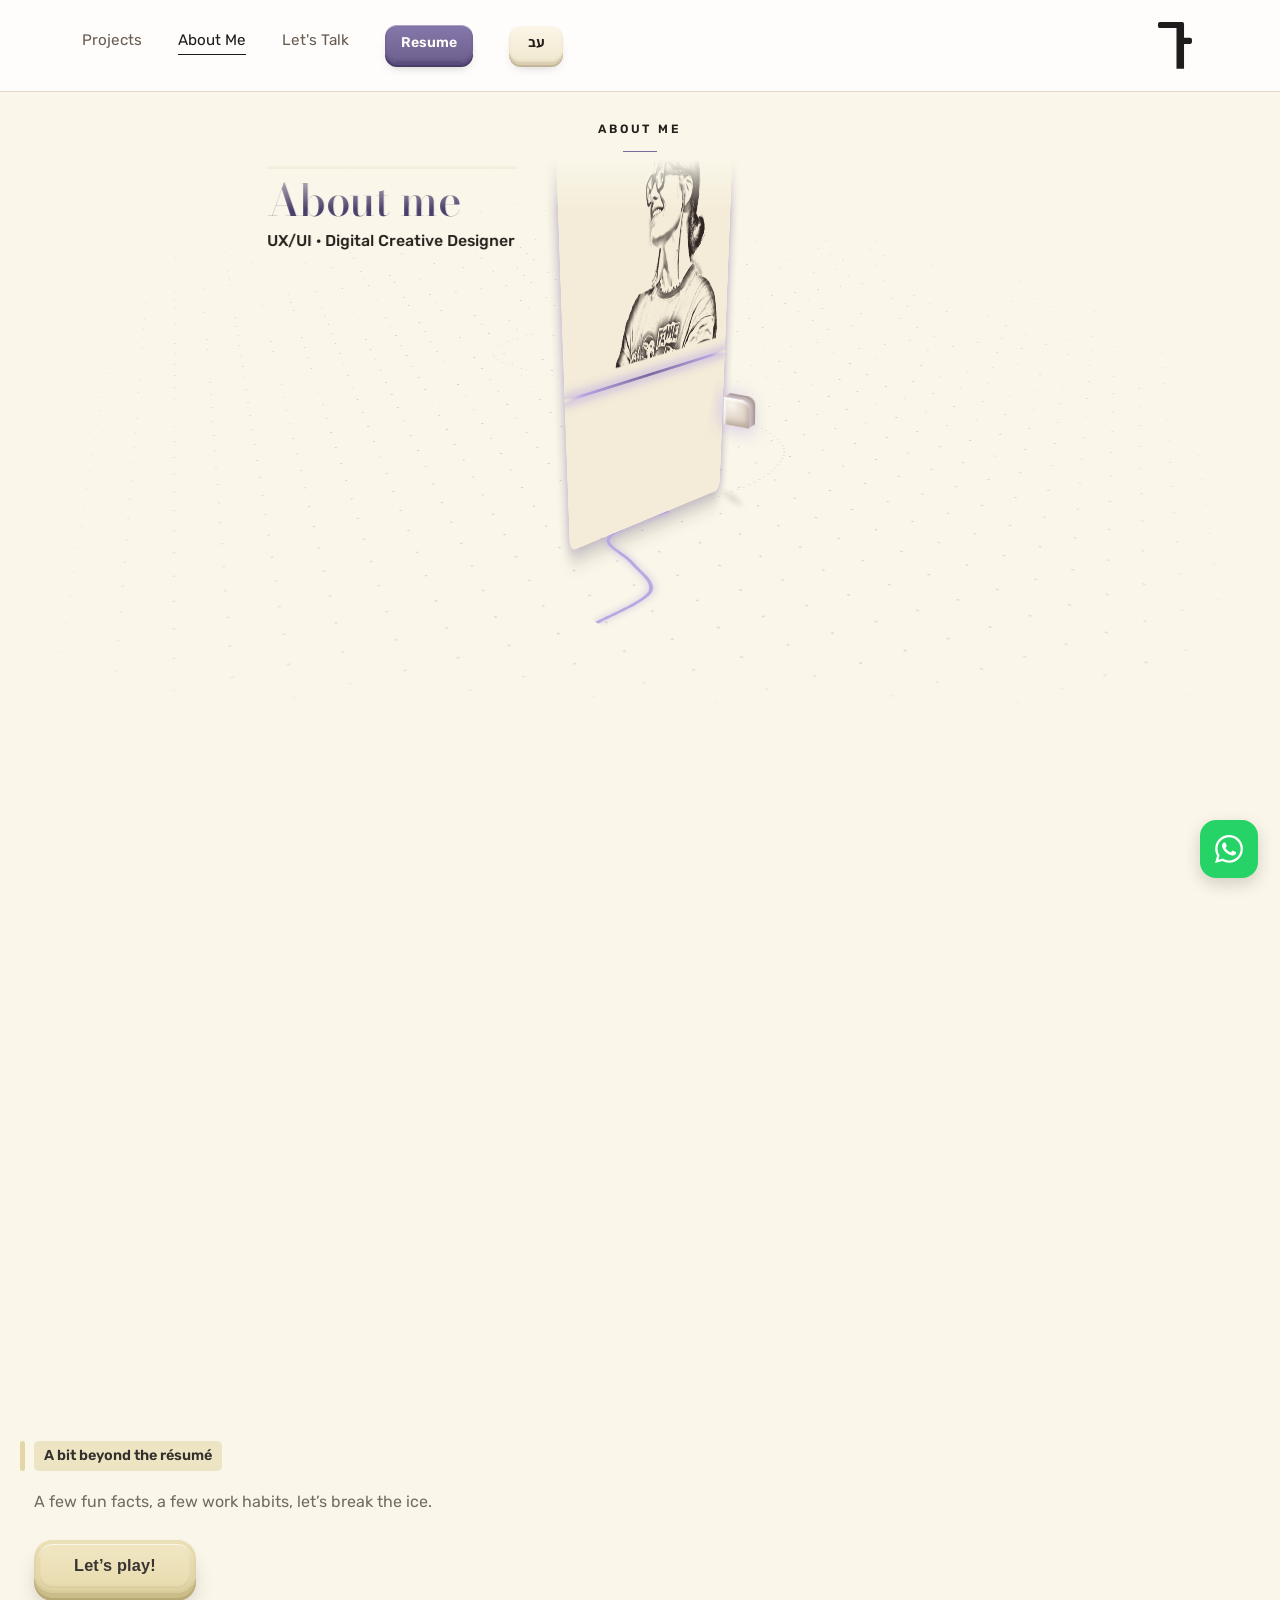
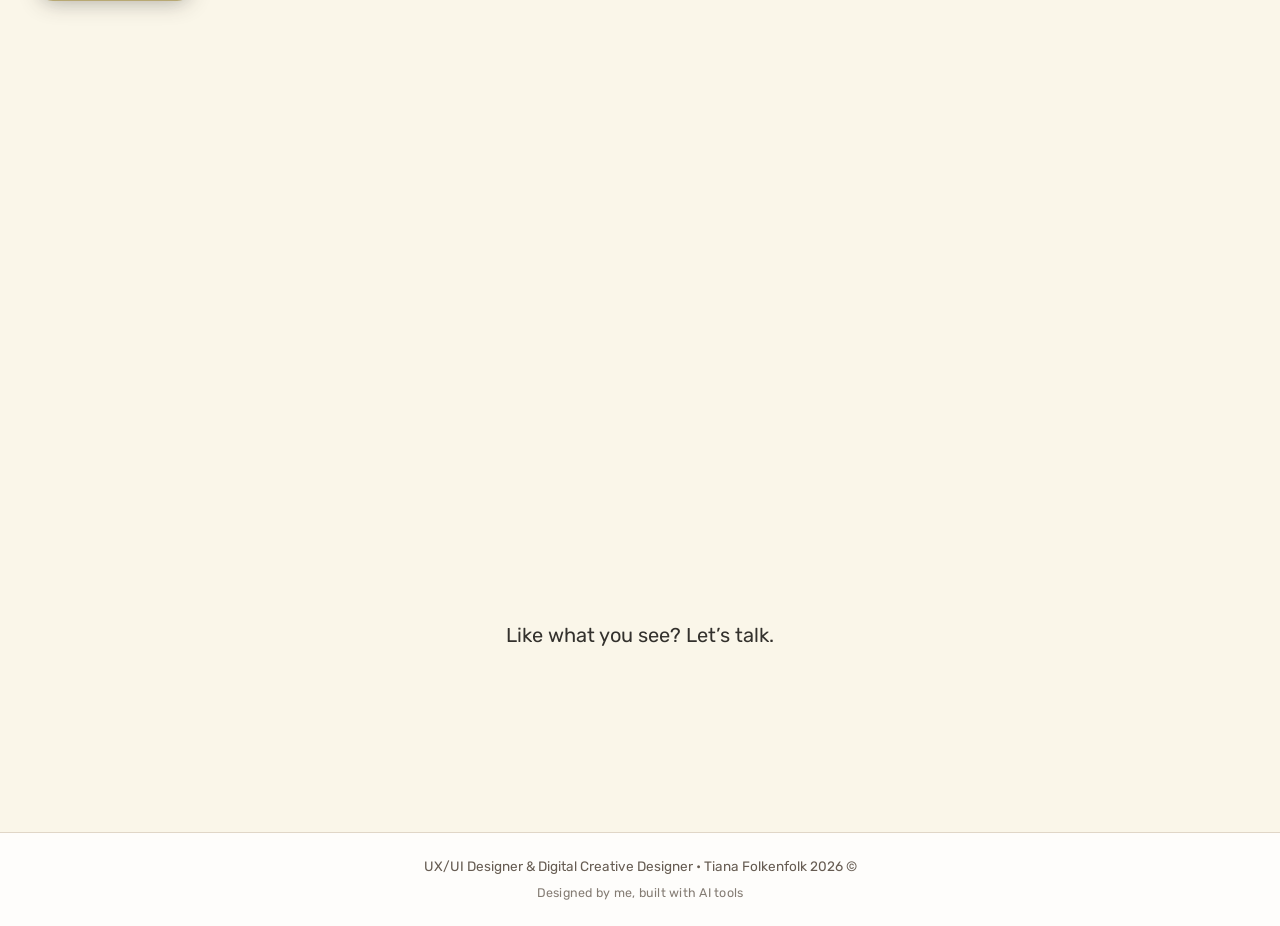
==== about.html @ f865fb0d "פינישים" ====
<!DOCTYPE html>
<html lang="en" dir="ltr" class="lang-en">
<head>
<script>(function(){try{if(localStorage.getItem('site-lang-v2')==='he'){var d=document.documentElement;d.lang='he';d.dir='rtl';d.classList.remove('lang-en');}}catch(e){}})();</script>
<!-- Google tag (gtag.js) -->
<script async src="https://www.googletagmanager.com/gtag/js?id=G-1SDQXED43L"></script>
<script>
  window.dataLayer = window.dataLayer || [];
  function gtag(){dataLayer.push(arguments);}
  gtag('js', new Date());

  gtag('config', 'G-1SDQXED43L');
</script>
<meta charset="UTF-8">
<meta name="viewport" content="width=device-width, initial-scale=1.0">
<title>About | Tiana Folkenfolk</title>
<meta name="description" content="From retail and customer experience to UX/UI: skills, tools and background.">
<link rel="icon" type="image/png" sizes="32x32" href="assets/favicon-32.png">
<meta property="og:type" content="website">
<meta property="og:site_name" content="Tiana Folkenfolk">
<meta property="og:url" content="https://tianaf-portfolio.vercel.app/about.html">
<meta property="og:title" content="About | Tiana Folkenfolk">
<meta property="og:description" content="From retail and customer experience to UX/UI: skills, tools and background.">
<meta property="og:image" content="https://tianaf-portfolio.vercel.app/assets/og-image.png">
<meta property="og:image:width" content="1200">
<meta property="og:image:height" content="630">
<meta property="og:locale" content="en_US">
<meta property="og:locale:alternate" content="he_IL">
<meta name="twitter:card" content="summary_large_image">
<meta name="twitter:title" content="About | Tiana Folkenfolk">
<meta name="twitter:description" content="From retail and customer experience to UX/UI: skills, tools and background.">
<meta name="twitter:image" content="https://tianaf-portfolio.vercel.app/assets/og-image.png">
<link rel="preconnect" href="https://fonts.googleapis.com">
<link href="https://fonts.googleapis.com/css2?family=Bodoni+Moda:ital,wght@0,400;0,500;0,600;1,400;1,500;1,600&family=Rubik:wght@400;500;600;700&display=swap" rel="stylesheet">
<link rel="stylesheet" href="css/style.css">
<noscript><style>.lh .lh-rig{ opacity: 1 !important; }</style></noscript>
</head>
<body data-page="about">

<header class="site-header">
  <nav class="nav">
    <ul class="nav-links">
      <li><a href="index.html#work" data-i18n="nav-home">Projects</a></li>
      <li><a href="about.html" class="active" data-i18n="nav-about">About Me</a></li>
      <li><a href="contact.html" data-i18n="nav-contact">Let's Talk</a></li>
      <li><a href="assets/tiana-folkenfolk-cv-en.pdf" target="_blank" rel="noopener" class="nav-cv-btn" data-i18n="nav-cv">Resume</a></li>
      <li><button class="lang-toggle" type="button" aria-label="עבור לעברית">עב</button></li>
    </ul>
    <a class="brand logo-lockup" href="index.html" data-i18n-aria="brand-aria" aria-label="Tiana Folkenfolk">
      <svg class="logo-mark" viewBox="0 0 106 124" aria-hidden="true" focusable="false"><g fill="#1f1c1d"><path d="M0,5C0,2.24,2.24,0,5,0h49c2.76,0,5,2.24,5,5v6c0,2.76-2.24,5-5,5H5c-2.76,0-5-2.24-5-5v-6Z"/><path d="M49,0h15c2.76,0,5,2.24,5,5v119h-20V0Z"/><path d="M59,47c0-2.76,2.24-5,5-5h21c2.76,0,5,2.24,5,5v6c0,2.76-2.24,5-5,5h-21c-2.76,0-5-2.24-5-5v-6Z"/></g><path id="logoDot" class="logo-dot" fill="#E1D5CA" d="M90.5,0h10a5,5 0 0 1 5,5V16h-15Z"/></svg>
    </a>
    <button class="menu-toggle" data-i18n-aria="menu-toggle-aria" aria-label="Open menu">&#9776;</button>
  </nav>
  <div class="mobile-menu">
    <a href="index.html#work" data-i18n="nav-home">Projects</a>
    <a href="about.html" class="active" data-i18n="nav-about">About Me</a>
    <a href="contact.html" data-i18n="nav-contact">Let's Talk</a>
    <a href="assets/tiana-folkenfolk-cv-en.pdf" target="_blank" rel="noopener" class="nav-cv-btn" data-i18n="nav-cv">Resume</a>
    <button class="lang-toggle lang-toggle--mobile" type="button" aria-label="עבור לעברית">עב</button>
  </div>
</header>

<main id="flowMain">
  <svg class="flow-rail" id="flowRail" aria-hidden="true" focusable="false"></svg>
  <section class="page-hero">
    <div class="wrap about-hero-wrap">
      <div class="ed-intro">
        <div class="mag-page">
          <div class="lh" id="lh">
          <div class="lh-eyebrow" data-i18n="ed-masthead-left">About Me</div>
          <div class="lh-stage" id="lhStage" role="img" data-i18n-aria="ed-portrait-alt" aria-label="Tiana Folkenfolk">
            <div class="lh-bgtext" id="lhBg" aria-hidden="true">
              <div class="lh-bgb lh-bgb--1"><div class="lh-bgb-t" data-i18n="lh-cap1-t">About me</div><div class="lh-bgb-b" data-i18n="lh-cap1-b">UX/UI&nbsp;· <span style="white-space:nowrap">Digital Creative Designer</span></div></div>
              <div class="lh-bgb lh-bgb--2"><div class="lh-bgb-t" data-i18n="ed-fact1-chip">Background</div><div class="lh-bgb-b" data-i18n="ed-fact1-body">I’m a UX/UI designer with a rich background in commercial design and creating experiences in physical spaces. Over the years, I’ve learned that design is about much more than what you see. It shapes how people feel and make decisions, through the planning of space, visual hierarchy, and the placement of messages and products.</div></div>
              <div class="lh-bgb lh-bgb--3"><div class="lh-bgb-t" data-i18n="ed-fact2-chip">Digital Shift</div><div class="lh-bgb-b" data-i18n="ed-fact2-body">Moving into UX/UI felt like a natural continuation of that same way of thinking. The space I design in simply shifted, going through its own digital transformation.</div></div>
            </div>
            <div class="lh-shadow" id="lhShadow" aria-hidden="true"></div>
            <div class="lh-rig" id="lhRig" aria-hidden="true">
              <div class="lh-layer"><div class="lh-paper" style="background:#fffdf8"></div><div class="lh-fill lh-pic" style="background-image:url(assets/tiana-hero.jpg)"></div></div>
              <div class="lh-layer"><div class="lh-paper" style="background:#f4ecd8"></div><div class="lh-fill lh-sketch" style="background-image:url(assets/tiana-sketch.webp)"></div></div>
              <div class="lh-layer"><div class="lh-paper" style="background:#e9e4f3"></div>
                <svg class="lh-fill lh-wf" viewBox="0 0 380 475" fill="none" stroke="#7A6A9E" stroke-width="1.4">
                  <g opacity=".45" stroke-width=".8"><path d="M63 0v475M127 0v475M190 0v475M253 0v475M317 0v475"/></g>
                  <rect x="14" y="14" width="352" height="26" rx="4"/><rect x="24" y="22" width="56" height="10" rx="3" fill="#7A6A9E" fill-opacity=".25"/><rect x="250" y="22" width="30" height="10" rx="3"/><rect x="290" y="22" width="30" height="10" rx="3"/><rect x="330" y="22" width="26" height="10" rx="3"/>
                  <rect x="14" y="52" width="352" height="290" rx="6"/><path d="M14 52L366 342M366 52L14 342" stroke-opacity=".5"/>
                  <rect x="22" y="362" width="236" height="16" rx="4" fill="#7A6A9E" fill-opacity=".3"/><rect x="22" y="386" width="190" height="16" rx="4" fill="#7A6A9E" fill-opacity=".3"/>
                  <rect x="22" y="414" width="300" height="8" rx="4"/><rect x="22" y="430" width="260" height="8" rx="4"/><rect x="22" y="446" width="92" height="14" rx="7"/>
                </svg></div>
              <div class="lh-layer"><div class="lh-paper" style="background:#fffdf8"></div>
                <div class="lh-fill lh-ui"><div class="lh-imgbox"></div><div class="lh-btn"></div><div class="lh-scrim"></div><div class="lh-tscrim"></div><div class="lh-skl" style="bottom:46px;width:260px"></div><div class="lh-skl" style="bottom:24px;width:190px"></div></div></div>
              <div class="lh-T">
                <div class="lh-role" data-i18n="ed-masthead-right">UX/UI&nbsp;Designer&nbsp;· <span style="white-space:nowrap">Digital Creative Designer</span></div>
                <div class="lh-head" aria-hidden="true" data-i18n="ed-h1">Instead of store <span class="amp">&amp;</span> customer journey,<br> a <em>screen</em> <span class="amp">&amp;</span> <em>user flow</em>.</div>
              </div>
            </div>
          </div>
          <button class="lh-skip" id="lhSkip" type="button" data-i18n="lh-skip">Skip</button>
          <div class="lh-under" id="lhUnder">
            <div class="lh-final" id="lhFinal"><h1 class="lh-title" data-i18n="ed-h1">Instead of store <span class="amp">&amp;</span> customer journey,<br> a <em>screen</em> <span class="amp">&amp;</span> <em>user flow</em>.</h1><div class="ed-statement">
          <p data-i18n="ed-statement-1">After thorough professional training in digital design and UX/UI, I now bring the knowledge and experience I built over years in commercial design and customer experience into the world of digital products. I’ve learned to work with UX processes, research, specification, and interface design, translating both <strong>user and business needs</strong> into simple, effective digital solutions.</p>
          <p data-i18n="ed-statement-2">I believe good design connects <strong>aesthetics, usability, and purpose</strong>,<br>and that the experience should always be clear and intuitive.</p>
              </div></div>
            <div class="lh-bgm" id="lhBgm" aria-hidden="true">
              <div class="lh-bgb lh-bgm-b--1"><div class="lh-bgb-t" data-i18n="lh-cap1-t">About me</div><div class="lh-bgb-b" data-i18n="lh-cap1-b">UX/UI&nbsp;· <span style="white-space:nowrap">Digital Creative Designer</span></div></div>
              <div class="lh-bgb lh-bgm-b--2"><div class="lh-bgb-t" data-i18n="ed-fact1-chip">Background</div><div class="lh-bgb-b" data-i18n="ed-fact1-body">I’m a UX/UI designer with a rich background in commercial design and creating experiences in physical spaces. Over the years, I’ve learned that design is about much more than what you see. It shapes how people feel and make decisions, through the planning of space, visual hierarchy, and the placement of messages and products.</div></div>
              <div class="lh-bgb lh-bgm-b--3"><div class="lh-bgb-t" data-i18n="ed-fact2-chip">Digital Shift</div><div class="lh-bgb-b" data-i18n="ed-fact2-body">Moving into UX/UI felt like a natural continuation of that same way of thinking. The space I design in simply shifted, going through its own digital transformation.</div></div>
            </div>
          </div>
        </div>

          <div class="mag-body" id="magBody">
            <div class="stk stk--story reveal" data-stack="story" style="--n:3">
              <div class="stk-stage">
              <div class="mag-fact mag-fact--quote stk-card">
                <div class="mag-fact-inner">
                  <h2 class="mag-fact-label" data-i18n="ed-quote-chip">Approach</h2>
                  <p class="mag-fact-lead" data-i18n="ed-quote-lead">I’ve worked with international brands like H&amp;M and IKEA, where I designed shopping experiences, window displays, and visual communication, always guided by the same question:</p>
                  <p class="mag-fact-quote" data-i18n="ed-quote-main">”What does the user <strong>see, feel, and need</strong> to understand and decide?”</p>
                </div>
              </div>
              <div class="mag-fact stk-card">
                <div class="mag-fact-inner">
                  <h2 class="mag-fact-label" data-i18n="ed-fact1-chip">Background</h2>
                  <div class="mag-fact-text" data-i18n="ed-fact1-body">I’m a UX/UI designer with a rich background in commercial design and creating experiences in physical spaces. Over the years, I’ve learned that design is about much more than what you see. It shapes how people feel and make decisions, through the planning of space, visual hierarchy, and the placement of messages and products.</div>
                </div>
              </div>
              <div class="mag-fact stk-card">
                <div class="mag-fact-inner">
                  <h2 class="mag-fact-label" data-i18n="ed-fact2-chip">Digital Shift</h2>
                  <div class="mag-fact-text" data-i18n="ed-fact2-body">Moving into UX/UI felt like a natural continuation of that same way of thinking. The space I design in simply shifted, going through its own digital transformation.</div>
                </div>
              </div>
              </div>
              </div>
          </div>
        </div>
      </div>


      <div class="quiz-block" id="trivia">
        <div class="pastel-zone pastel-accent">
          <div class="pastel-accent-bar pastel-accent-bar--yellow" aria-hidden="true"></div>
          <div class="pastel-zone-content">
            <h2 class="eyebrow reveal pastel-eyebrow-chip pastel-eyebrow-chip--yellow" data-i18n="quiz-eyebrow">A bit beyond the résumé</h2>
          </div>
        </div>
        <p class="reveal" data-i18n="quiz-intro">A few fun facts, a few work habits, let’s break the ice.</p>
        <button class="btn keycap quiz-start-btn reveal" id="quiz-start-btn" type="button" data-i18n="quiz-start-btn">Let’s play!</button>

        <div class="quiz-card reveal" id="quiz-card" hidden>

          <div class="quiz-nav">
            <span class="quiz-progress-text" id="quiz-progress-text" data-i18n="quiz-progress-initial">Question 1 of 6</span>
            <button class="quiz-skip-btn" id="quiz-skip-btn" type="button" data-i18n="quiz-skip-btn">Skip to results ✕</button>
          </div>
          <div class="quiz-progress-track">
            <div class="quiz-progress-bar" id="quiz-progress-bar"></div>
          </div>

          <div class="quiz-stack">
            <div class="quiz-stack-deco quiz-stack-deco--1" aria-hidden="true"></div>
            <div class="quiz-stack-deco quiz-stack-deco--2" aria-hidden="true"></div>
            <div class="quiz-question-block" id="quiz-question-block">
              <h3 class="quiz-q" id="quiz-q-text"></h3>
              <div class="quiz-options" id="quiz-q-options"></div>
              <div class="quiz-feedback" id="quiz-q-feedback"></div>
              <button class="btn keycap keycap--purple keycap--mini quiz-next-btn" id="quiz-next-btn" type="button" hidden>Next question</button>
            </div>
          </div>

          <div class="quiz-results" id="quiz-results" hidden>
            <h3 class="quiz-results-title" data-i18n="quiz-results-title">You made it!</h3>
            <p class="quiz-results-text" data-i18n="quiz-results-text">
              Thanks for taking a few minutes to play and discover a bit of my world (and Hot Wheels rocket science). Whether your coffee order is a black coffee or a latte, and whether your superpower is reading minds or just surviving morning traffic, it was a lot of fun hosting you here.
              <br><br>
              Maybe our next project starts with a real meeting (or a quick Zoom) over coffee.
            </p>
            <div class="quiz-icon-row">
              <a href="https://wa.me/972525218873" target="_blank" rel="noopener" class="quiz-icon-btn" data-i18n-aria="whatsapp-aria" aria-label="Send a WhatsApp message">
                <svg viewBox="0 0 24 24"><path d="M17.472 14.382c-.297-.149-1.758-.867-2.03-.967-.273-.099-.471-.148-.67.15-.197.297-.767.966-.94 1.164-.173.199-.347.223-.644.075-.298-.15-1.255-.463-2.39-1.475-.883-.788-1.48-1.761-1.653-2.059-.173-.297-.018-.458.13-.606.134-.133.298-.347.446-.52.149-.174.198-.298.298-.497.099-.198.05-.371-.025-.52-.075-.149-.669-1.612-.916-2.207-.242-.579-.487-.5-.669-.51-.173-.008-.371-.01-.57-.01-.198 0-.52.074-.792.372-.272.297-1.04 1.016-1.04 2.479 0 1.462 1.065 2.875 1.213 3.074.149.198 2.096 3.2 5.077 4.487.709.306 1.262.489 1.694.625.712.227 1.36.195 1.871.118.571-.085 1.758-.719 2.006-1.413.248-.694.248-1.289.173-1.413-.074-.124-.272-.198-.57-.347m-5.421 7.403h-.004a9.87 9.87 0 01-5.031-1.378l-.361-.214-3.741.982.998-3.648-.235-.374a9.86 9.86 0 01-1.51-5.26c.001-5.45 4.436-9.884 9.888-9.884 2.64 0 5.122 1.03 6.988 2.898a9.825 9.825 0 012.893 6.994c-.003 5.45-4.437 9.884-9.885 9.884m8.413-18.297A11.815 11.815 0 0012.05 0C5.495 0 .16 5.335.157 11.892c0 2.096.547 4.142 1.588 5.945L.057 24l6.305-1.654a11.882 11.882 0 005.683 1.448h.005c6.554 0 11.89-5.335 11.893-11.893a11.821 11.821 0 00-3.48-8.413"/></svg>
              </a>
              <a href="https://www.linkedin.com/in/tianafolkenfolk" target="_blank" rel="noopener" class="quiz-icon-btn" data-i18n-aria="linkedin-aria" aria-label="Go to LinkedIn profile">
                <svg viewBox="0 0 24 24"><path d="M20.447 20.452h-3.554v-5.569c0-1.328-.027-3.037-1.852-3.037-1.853 0-2.136 1.445-2.136 2.939v5.667H9.351V9h3.414v1.561h.046c.477-.9 1.637-1.85 3.37-1.85 3.601 0 4.267 2.37 4.267 5.455v6.286zM5.337 7.433c-1.144 0-2.063-.926-2.063-2.065 0-1.138.92-2.063 2.063-2.063 1.14 0 2.064.925 2.064 2.063 0 1.139-.925 2.065-2.064 2.065zm1.782 13.019H3.555V9h3.564v11.452zM22.225 0H1.771C.792 0 0 .774 0 1.729v20.542C0 23.227.792 24 1.771 24h20.451C23.2 24 24 23.227 24 22.271V1.729C24 .774 23.2 0 22.222 0h.003z"/></svg>
              </a>
              <a href="mailto:Folknf.design@gmail.com" class="quiz-icon-btn quiz-icon-btn--purple" data-i18n-aria="email-aria" aria-label="Send an email">
                <svg viewBox="0 0 24 24"><path d="M2 5.5A1.5 1.5 0 0 1 3.5 4h17A1.5 1.5 0 0 1 22 5.5v13a1.5 1.5 0 0 1-1.5 1.5h-17A1.5 1.5 0 0 1 2 18.5v-13zm2.2.5 7.8 6.2L19.8 6H4.2zM20 8.3l-7.4 5.9a1 1 0 0 1-1.2 0L4 8.3V18h16V8.3z"/></svg>
              </a>
            </div>
          </div>

        </div>
        </div>
      </div>

      <div class="stk stk--skills reveal" data-stack="skills" style="--n:3">
        <div class="stk-stage">
          <div class="card stk-card">
          <h2 data-i18n="skills-uxui-title">UX/UI Skills</h2>
          <div class="tag-list tag-list--tight">
            <span class="tag">Figma</span>
            <span class="tag">Wireframing</span>
            <span class="tag">Prototyping &amp; micro-interactions</span>
            <span class="tag">Design Systems</span>
            <span class="tag">Responsive Design</span>
            <span class="tag">User Flows</span>
            <span class="tag">User Research</span>
            <span class="tag">Interaction Design</span>
            <span class="tag">HTML &amp; CSS (Basic)</span>
            <span class="tag">UX Writing</span>
          </div>
        </div>
          <div class="card stk-card">
          <h2 data-i18n="skills-ai-title">AI Skills</h2>
          <div class="tag-list">
            <span class="tag">Google AI</span>
            <span class="tag">Claude</span>
            <span class="tag">Figma AI</span>
            <span class="tag">Midjourney</span>
            <span class="tag">Brainstorming &amp; Ideation</span>
            <span class="tag">Visual Design</span>
            <span class="tag">Prompting</span>
            <span class="tag">Image Generation</span>
            <span class="tag">AI-Assisted Design &amp; Development</span>
          </div>
        </div>
          <div class="card stk-card">
          <h2 data-i18n="skills-visual-title">Visual &amp; Creative Skills</h2>
          <div class="tag-list tag-list--tight">
            <span class="tag">Photoshop</span>
            <span class="tag">Illustrator</span>
            <span class="tag">InDesign</span>
            <span class="tag">Brand Identity</span>
            <span class="tag">Campaign Concept</span>
            <span class="tag">Graphic Design</span>
          </div>
        </div>
        </div>
        </div>
      <div class="card-grid card-pair">
        <div class="card reveal">
          <h2 data-i18n="education-title">Education</h2>
          <p data-i18n="education-text">
            <strong style="color:var(--accent)">HackerU</strong><br>
            UI/UX Course: Specification and Digital Design<br>
            2023 to 2024
          </p>
        </div>
        <div class="card reveal">
          <h2 data-i18n="languages-title">Languages</h2>
          <p data-i18n="languages-text">
            Hebrew: Native<br>
            English: Advanced<br>
            Russian: Advanced
          </p>
        </div>
      </div>
      <div class="about-closing reveal">
        <p data-i18n="about-cta-line">Like what you see? Let’s talk.</p>
        <a href="contact.html" class="btn keycap keycap--purple" data-i18n="about-cta-btn">Let’s Talk</a>
      </div>
    </div>
  </section>
</main>

<footer>
  <div class="wrap" data-i18n="footer-text">UX/UI Designer &amp; Digital Creative Designer • Tiana Folkenfolk 2026 ©</div>
  <div class="wrap footer-credit" data-i18n="footer-credit">Designed by me, built with AI tools</div>
</footer>

<div class="trivia-teaser" id="trivia-teaser">
  <button class="trivia-teaser-close" data-i18n-aria="trivia-close-aria" aria-label="Close">&times;</button>
  <a href="about.html#trivia" class="trivia-teaser-link">
    <span class="trivia-teaser-text" data-i18n="trivia-teaser-text">Wait...<strong>fancy a quick game?</strong></span>
  </a>
</div>

<a href="https://wa.me/972525218873" target="_blank" rel="noopener" class="whatsapp-fab" data-i18n-aria="whatsapp-aria" aria-label="Send a WhatsApp message">
  <svg viewBox="0 0 24 24"><path d="M17.472 14.382c-.297-.149-1.758-.867-2.03-.967-.273-.099-.471-.148-.67.15-.197.297-.767.966-.94 1.164-.173.199-.347.223-.644.075-.298-.15-1.255-.463-2.39-1.475-.883-.788-1.48-1.761-1.653-2.059-.173-.297-.018-.458.13-.606.134-.133.298-.347.446-.52.149-.174.198-.298.298-.497.099-.198.05-.371-.025-.52-.075-.149-.669-1.612-.916-2.207-.242-.579-.487-.5-.669-.51-.173-.008-.371-.01-.57-.01-.198 0-.52.074-.792.372-.272.297-1.04 1.016-1.04 2.479 0 1.462 1.065 2.875 1.213 3.074.149.198 2.096 3.2 5.077 4.487.709.306 1.262.489 1.694.625.712.227 1.36.195 1.871.118.571-.085 1.758-.719 2.006-1.413.248-.694.248-1.289.173-1.413-.074-.124-.272-.198-.57-.347m-5.421 7.403h-.004a9.87 9.87 0 01-5.031-1.378l-.361-.214-3.741.982.998-3.648-.235-.374a9.86 9.86 0 01-1.51-5.26c.001-5.45 4.436-9.884 9.888-9.884 2.64 0 5.122 1.03 6.988 2.898a9.825 9.825 0 012.893 6.994c-.003 5.45-4.437 9.884-9.885 9.884m8.413-18.297A11.815 11.815 0 0012.05 0C5.495 0 .16 5.335.157 11.892c0 2.096.547 4.142 1.588 5.945L.057 24l6.305-1.654a11.882 11.882 0 005.683 1.448h.005c6.554 0 11.89-5.335 11.893-11.893a11.821 11.821 0 00-3.48-8.413"/></svg>
</a>

<div class="flow-dot" id="flowDot" aria-hidden="true"><i class="flow-dot-core"><b></b></i></div>

<script src="js/i18n-data.js"></script>
<script src="js/i18n.js"></script>
<script src="js/main.js"></script>
<script src="js/chain-hero.js"></script>
<script src="js/build-cards.js"></script>
<script src="js/flow.js"></script>
</body>
</html>
---- css/style.css ----
/* ===== טיאנה פולקנפולק — Portfolio Stylesheet ===== */

:root{
  --bg: #faf6e9;
  --bg-soft: #fefdfb;
  --card: #fefdfb;
  --card-alt: #f2ede0;
  --border: #e0d6c7;
  --text: #251f1c;
  --text-muted: #665c52;
  --text-faint: #948a80;
  --accent: #1e1b16;
  --accent-soft: rgba(30, 27, 22, .12);
  --on-accent: #faf6e9;
  --radius: 10px;
  --max-width: 1180px;
}

*{ box-sizing: border-box; margin:0; padding:0; }

[hidden]{ display:none !important; }

html{ scroll-behavior: smooth; background: var(--bg); }

body{
  background: var(--bg);
  color: var(--text);
  font-family: 'Rubik', 'Assistant', Arial, sans-serif;
  line-height: 1.65;
  -webkit-font-smoothing: antialiased;
  min-height: 100vh;
  display: flex;
  flex-direction: column;
}

img{ max-width:100%; display:block; }

a{ color: inherit; text-decoration:none; }

.wrap{
  max-width: var(--max-width);
  margin: 0 auto;
  padding: 0 32px;
}

/* ===== Header ===== */
header.site-header{
  background: var(--bg-soft);
  border-bottom: 1px solid var(--border);
  position: sticky;
  top: 0;
  z-index: 50;
}

.nav{
  max-width: var(--max-width);
  margin: 0 auto;
  padding: 22px 32px;
  display:flex;
  align-items:center;
  justify-content:space-between;
}

.brand{
  font-weight:400;
  font-size: 1.15rem;
  letter-spacing: -.01em;
}

.logo-lockup{
  display:flex;
  align-items:center;
  gap: 10px;
}

.logo-mark{
  width: 40px;
  height: auto;
  display: block;
  flex: 0 0 auto;
  animation: logoMarkIn .6s ease-out both;
}

@keyframes logoMarkIn{
  from{ opacity: 0; transform: translateY(-6px) scale(.92); }
  to{ opacity: 1; transform: translateY(0) scale(1); }
}

@media (prefers-reduced-motion: reduce){
  .logo-mark{ animation: none; opacity: 1; transform: none; }
}

.nav-links{
  display:flex;
  gap: 36px;
  list-style:none;
}

.nav-links a{
  position:relative;
  font-size: .95rem;
  color: var(--text-muted);
  transition: color .15s ease;
  padding: 4px 0;
}

.nav-links a::after{
  content:"";
  position:absolute;
  inset-inline-start:0; bottom:-2px;
  width:0; height:1px;
  background: var(--accent);
  transition: width .2s ease;
}

.nav-links a:hover,
.nav-links a.active{
  color: var(--accent);
}

.nav-links a:hover::after,
.nav-links a.active::after{
  width:100%;
}

.nav-cv-btn{
  display:inline;
  color: var(--text-muted) !important;
  font-size: .95rem;
  font-weight:400;
  line-height: inherit;
  border:none;
  background:none;
  padding: 4px 0;
  transition: color .15s ease;
}

.nav-cv-btn:hover{
  color: var(--accent) !important;
}

.nav-cv-btn:focus,
.nav-cv-btn:focus-visible{
  outline: none;
}

.menu-toggle{
  display:none;
  background:none;
  border:none;
  color: var(--text);
  font-size: 1.6rem;
  cursor:pointer;
}

.mobile-menu{
  display:none;
  flex-direction:column;
  gap: 4px;
  padding: 8px 32px 24px;
  border-bottom: 1px solid var(--border);
  background: var(--bg-soft);
}

.mobile-menu a{
  padding: 12px 0;
  color: var(--text-muted);
  border-bottom: 1px solid var(--border);
}

.mobile-menu a.active{ color: var(--accent); }

.mobile-menu .nav-cv-btn{
  display:block;
  width:auto;
  padding: 12px 0;
  border-radius:0;
  border:none;
  background:none;
  color: var(--text-muted) !important;
}

.mobile-menu .nav-cv-btn:hover{ background:none; color: var(--accent) !important; }

.lang-toggle{
  background:none;
  border: 1px solid var(--border);
  border-radius: 6px;
  padding: 5px 11px;
  font-size: .82rem;
  font-weight: 600;
  font-family: inherit;
  color: var(--text-muted);
  cursor: pointer;
  transition: border-color .15s ease, color .15s ease;
}

.lang-toggle:hover{
  border-color: var(--accent);
  color: var(--accent);
}

.mobile-menu .lang-toggle--mobile{
  display: block;
  width: auto;
  margin-top: 10px;
}

.mobile-menu.open{ display:flex; }

@media (max-width: 860px){
  .nav-links{ display:none; }
  .menu-toggle{ display:block; order:-1; }
}

/* ===== Hero / page sections ===== */
main{ flex: 1 0 auto; }

main:has(> .contact-hero){
  display:flex;
  align-items:center;
}
main:has(> .contact-hero) .contact-hero{ width:100%; }

section{ padding: 90px 0; }

.hero{
  text-align:start;
  padding: 110px 0 20px;
}

.tag-pill{
  display:inline-block;
  background: none;
  color: #7A6A9E;
  border: none;
  padding: 0;
  font-size: .9rem;
  font-weight:600;
  margin-bottom: 28px;
  text-align:center;
  white-space: nowrap;
}

@media (max-width: 600px){
  .tag-pill{
    font-size: .72rem;
    padding: 0;
    letter-spacing: -.01em;
  }
}

.hero h1{
  font-size: 2.75rem;
  font-weight: 700;
  line-height: 1.15;
  margin-bottom: 20px;
  color: var(--accent);
}

.hero p{
  max-width: 680px;
  margin-block: 0 24px;
  margin-inline: 0 auto;
  color: var(--text);
  font-size: 1.05rem;
  line-height: 1.6;
}

.hero p.hero-lede{
  font-size: 1.15rem;
  font-weight: 500;
  line-height: 1.75;
  color: var(--text);
  margin-bottom: 0;
}

.hero .hero-closing{
  font-size: 1.15rem;
  font-weight: 500;
  line-height: 1.75;
  color: var(--text);
  border-top: 1px solid rgba(122,106,158,.25);
  padding-top: 16px;
  margin-top: 20px;
  margin-bottom: 0;
}

.hero-lede .lede-prefix{
  font-size: inherit;
  font-weight: inherit;
  color: inherit;
  margin-inline-end: 0;
}

.hero-lede .hl{
  color: #7A6A9E;
}

.hero-lede-block{
  display: flex;
  align-items: flex-start;
  gap: 12px;
  max-width: 680px;
  margin-inline: 0 auto;
}

/* the paragraph mark is drawn from the logo's own geometry (bar, stem, stub; same radii),
   same orientation as the logo in both languages */
.hero-detail-mark{
  width: 28.7px;
  height: auto;
  flex: 0 0 auto;
  margin-top: 2px;
}

@media (max-width: 600px){
  .hero h1{ font-size: 2rem; }
  .hero p.hero-lede,
  .hero .hero-closing{ font-size: 1.02rem; }
  .hero-lede-block{ gap: 6px; }
  .hero-detail-mark{ width: 25px; margin-top: 2px; }
}

.footnote-ref{
  font: inherit;
  background: none;
  border: none;
  padding: 0;
  cursor: pointer;
  font-size: .65em;
  vertical-align: super;
  color: var(--accent);
  margin-inline-start: 2px;
}

.footnote-asterisk{
  color: var(--accent);
  font-weight:600;
}

[data-page="index"] .footnote-asterisk{
  color: #6D5F8E;
}

/* inline expanding note - pushes the content below it down instead of covering anything */
.footnote-popup{
  display: grid;
  grid-template-rows: 0fr;
  opacity: 0;
  transition: grid-template-rows .25s ease, opacity .2s ease;
}

.footnote-popup.show{
  grid-template-rows: 1fr;
  opacity: 1;
  margin-bottom: 20px;
}

.footnote-popup-inner{
  overflow: hidden;
  min-height: 0;
}

.footnote-popup-card{
  position: relative;
  max-width: 320px;
  background: var(--card);
  border: 1px solid var(--accent);
  border-radius: 12px;
  padding: 14px 34px 14px 18px;
  margin-top: 4px;
}

.footnote-popup-close{
  position: absolute;
  top: 6px;
  left: 8px;
  background: none;
  border: none;
  color: var(--text-muted);
  font-size: 1.1rem;
  line-height: 1;
  cursor: pointer;
  padding: 4px;
}

.footnote-popup-close:hover{ color: var(--text); }

.footnote-popup-text{
  font-size: .8rem;
  line-height: 1.5;
  color: #6D5F8E;
}

@media (max-width: 600px){
  .footnote-popup-card{ max-width: none; }
  .footnote-popup-text{ font-size: .78rem; }
}

.hero .subline{
  font-size: 1.35rem;
  font-weight: 600;
  color: #7A6A9E;
  margin-bottom: 20px;
}

@media (max-width: 600px){
  .hero .subline{ font-size: 1.1rem; }
}

.btn-row{
  display:flex;
  gap: 16px;
  justify-content:center;
  flex-wrap:wrap;
}

.btn{
  display:inline-block;
  padding: 14px 30px;
  border-radius: 6px;
  font-weight:600;
  font-size: .95rem;
  cursor:pointer;
  transition: transform .15s ease, opacity .15s ease, box-shadow .15s ease;
  border: 1px solid transparent;
}

.btn:hover{ transform: translateY(-2px); }
.btn:active{ transform: translateY(0) scale(.97); }

.btn-primary{
  background: var(--accent);
  color: var(--on-accent);
}

.btn-outline{
  background: transparent;
  color: var(--accent);
  border-color: var(--accent);
}

/* touch feedback (no real hover on touch devices) */
@media (hover: none){
  .btn:active{ opacity:.8; transform: scale(.97); }
  .work-card:active{ transform: scale(.98); border-color: var(--accent); }
  .card:active{ border-color: #E1D5CA; }
}

/* ===== Page header (about/contact) ===== */
.page-hero{
  padding: 0 0 60px;
}

.eyebrow{
  color: var(--accent);
  font-size: .9rem;
  font-weight:600;
  margin-bottom: 14px;
}

.page-hero h1{
  font-size: 2.4rem;
  font-weight:700;
  max-width: 720px;
  margin-bottom: 24px;
  color: var(--accent);
}

.page-hero p{
  color: var(--text-muted);
  max-width: 680px;
  margin-bottom: 18px;
}

/* ===== About: editorial spread (photo + big heading + scattered text) ===== */
.about-spread{
  display: flex;
  align-items: flex-start;
  gap: 0;
}

.about-spread-photo{
  position: relative;
  flex: 0 0 260px;
  width: 260px;
  border-radius: var(--radius);
  overflow: hidden;
}

.about-spread-photo img{
  display: block;
  width: 100%;
  height: 340px;
  object-fit: cover;
}

.about-spread-photo-caption{
  position: absolute;
  inset-inline: 0;
  bottom: 0;
  padding: 16px 18px;
  background: linear-gradient(to top, rgba(20,17,13,.72), rgba(20,17,13,0));
  color: #faf6e9;
  font-weight: 600;
  font-size: .85rem;
  letter-spacing: .01em;
}

.about-spread-divider{
  flex: 0 0 1px;
  width: 1px;
  align-self: stretch;
  background: var(--border);
  margin: 6px 36px;
}

.about-spread-main{
  flex: 1 1 auto;
  min-width: 0;
  padding-top: 4px;
}

.about-h1{
  font-size: 2.7rem;
  max-width: none;
}

.about-lede{
  color: var(--text-muted);
  max-width: 460px;
  margin-top: 14px;
}

.about-spread-lower{
  display: flex;
  flex-wrap: wrap;
  align-items: flex-start;
  gap: 44px;
  margin: 40px 0 8px;
}

.about-block{
  flex: 1 1 340px;
  color: var(--text-muted);
  line-height: 1.9;
  background: var(--bg);
  border-radius: var(--radius);
  padding: 26px 28px;
  box-shadow: 0 10px 28px rgba(30,27,22,.06);
}

.about-pullquote{
  position: relative;
  flex: 1 1 260px;
  padding: 26px 30px 26px 26px;
  font-size: 1.35rem;
  font-weight: 700;
  line-height: 1.55;
  color: var(--accent);
  background: var(--bg);
  border-radius: var(--radius);
  box-shadow: 0 14px 32px rgba(30,27,22,.09);
}

.about-pullquote::before{
  content: "";
  position: absolute;
  top: 26px;
  inset-inline-end: 0;
  width: 4px;
  height: calc(100% - 52px);
  border-radius: 2px;
  background: #7A6A9E;
}

@media (max-width: 860px){
  .about-spread{
    flex-direction: column;
  }
  .about-spread-photo{
    width: 100%;
    flex: none;
  }
  .about-spread-photo img{
    height: 300px;
    object-position: center top;
  }
  .about-spread-divider{
    display: none;
  }
  .about-spread-main{
    margin-top: 18px;
  }
  .about-h1{
    font-size: 1.9rem;
  }
  .about-spread-lower{
    gap: 20px;
  }
  .about-block{
    padding: 22px 22px;
  }
  .about-pullquote{
    padding: 22px 26px 22px 22px;
  }
  .about-pullquote::before{
    top: 22px;
    height: calc(100% - 44px);
  }
}

/* ===== About: poster variant (photo as full background, scattered floating cards) ===== */
.about-poster{
  position: relative;
  margin-bottom: 8px;
  padding: 0 8px 60px;
}

.about-poster-media{
  position: relative;
  width: 100%;
  aspect-ratio: 4 / 3.1;
  border-radius: var(--radius);
  overflow: hidden;
  background: #cfcac0;
}

.about-poster-media img{
  display: block;
  width: 100%;
  height: 100%;
  object-fit: cover;
  object-position: center 20%;
}

.about-poster-title{
  position: absolute;
  top: 6%;
  left: 4%;
  max-width: 400px;
  text-align: right;
  z-index: 3;
  text-shadow: 0 1px 18px rgba(250,246,233,.55), 0 1px 2px rgba(250,246,233,.4);
}

.about-poster-title .about-h1{
  font-size: 2.25rem;
}

.about-poster-card{
  position: absolute;
  max-width: 300px;
  background: rgba(250, 246, 233, .96);
  padding: 22px 26px;
  border-radius: var(--radius);
  box-shadow: 0 16px 36px rgba(20, 17, 13, .16);
  color: var(--text-muted);
  font-size: .95rem;
  line-height: 1.8;
  z-index: 2;
}

.about-poster-card--intro{
  top: 9%;
  right: 4%;
  max-width: 280px;
}

.about-poster-card--work{
  top: 54%;
  right: 4%;
  max-width: 300px;
}

.about-poster-card--phil{
  bottom: -36px;
  left: -18px;
  max-width: 400px;
  z-index: 3;
  box-shadow: 0 20px 44px rgba(20, 17, 13, .2);
}

.about-poster-card--phil .about-poster-quote{
  position: relative;
  display: block;
  font-size: 1.25rem;
  font-weight: 700;
  line-height: 1.5;
  color: var(--accent);
  padding-inline-end: 18px;
  margin-top: 16px;
}

.about-poster-card--phil .about-poster-quote::before{
  content: "";
  position: absolute;
  top: 2px;
  inset-inline-end: 0;
  width: 4px;
  height: calc(100% - 4px);
  border-radius: 2px;
  background: #7A6A9E;
}

@media (max-width: 860px){
  .about-poster{
    padding: 0;
  }
  .about-poster-media{
    position: static;
    aspect-ratio: auto;
    height: 320px;
  }
  .about-poster-media img{
    object-position: center top;
  }
  .about-poster-title,
  .about-poster-card{
    position: static;
    max-width: none;
    margin-top: 18px;
  }
  .about-poster-title{
    text-align: right;
  }
  .about-poster-title .about-h1{
    font-size: 1.9rem;
  }
  .about-poster-card--phil{
    margin-bottom: 0;
  }
}

/* ===== About: editorial (magazine layout, structure per Figma, site styling) ===== */
.about-editorial{
  max-width: 980px;
  margin: 0 auto;
  text-align: center;
}

/* ===== About: layered hero (photo / sketch / wireframe / UI converge into one portrait) ===== */
.ed-intro{
  max-width: 1180px;
  margin: 0 auto;
  padding: 70px 0 40px;
  overflow-x: clip;
}

.mag-page{
  max-width: 720px;
  margin: 0 auto;
}
@media (min-width: 761px){
  .ed-intro{ padding-top: 28px; }
  .mag-page{ max-width: min(720px, calc((100vh - 120px) * .8)); min-width: 460px; }
  @supports (height: 100svh){
    .mag-page{ max-width: min(720px, calc((100svh - 120px) * .8)); min-width: 460px; }
  }
}

.lh{ position: relative; width: 100%; }
.lh-eyebrow{
  text-align: center; color: var(--text);
  font-size: .75rem; font-weight: 600; letter-spacing: .24em; text-transform: uppercase;
}
.lh-eyebrow::after{
  content: ""; display: block; width: 34px; height: 1.5px; background: #7A6A9E; margin: 11px auto 0;
}
.lh-stage{
  position: relative; width: 100%; height: 520px; margin-top: 8px;
  perspective: 1600px;
  touch-action: pan-y; cursor: grab;
  user-select: none; -webkit-user-select: none;
  -webkit-tap-highlight-color: transparent;
}
.lh-stage.is-dragging{ cursor: grabbing; }
.lh-shadow{
  position: absolute; left: 50%; bottom: 0; width: 340px; height: 50px; transform-origin: 50% 100%;
  border-radius: 50%; background: radial-gradient(ellipse, rgba(37,31,28,.24), transparent 70%);
  filter: blur(7px); opacity: 0; pointer-events: none;
}
.lh-rig{ position: absolute; left: 50%; top: 50%; width: 0; height: 0; transform-style: preserve-3d; opacity: 0; }
.lh-layer{
  position: absolute; width: 380px; height: 475px; left: -190px; top: -237px;
  border-radius: 14px; overflow: hidden; transform-style: flat;
}
.lh-layer:nth-child(n+2){ opacity: 0; }
.lh-paper, .lh-fill{ position: absolute; inset: 0; }
.lh-pic{ background-size: cover; background-position: center; filter: grayscale(45%) contrast(1.06) brightness(1.03); }
.lh-sketch{ background-size: cover; background-position: center; }
.lh-wf{ width: 100%; height: 100%; }
.lh-imgbox{ position: absolute; left: 14px; right: 14px; top: 52px; height: 290px; border-radius: 8px; background: #e7e0f3; border: 1.5px solid #cfc5e2; }
.lh-btn{ position: absolute; left: 22px; top: 352px; width: 112px; height: 30px; border-radius: 15px; background: #7A6A9E; }
.lh-scrim{ position: absolute; left: 0; right: 0; bottom: 0; height: 52%; background: linear-gradient(to top, rgba(10,8,6,.72), rgba(10,8,6,0)); opacity: 0; }
.lh-tscrim{ position: absolute; left: 0; right: 0; top: 0; height: 26%; background: linear-gradient(to bottom, rgba(10,8,6,.55), rgba(10,8,6,0)); opacity: 0; }
.lh-skl{ position: absolute; inset-inline-start: 22px; height: 14px; border-radius: 7px; background: #d9d2e8; }

/* headline + role float on their own plane above the UI layer */
.lh-T{
  position: absolute; width: 380px; height: 475px; left: -190px; top: -237px;
  transform-style: preserve-3d; pointer-events: none; opacity: 0;
}
.lh-role{
  position: absolute; top: 18px; inset-inline: 18px;
  color: #251f1c; font-size: 8.6px; font-weight: 600; letter-spacing: .11em; text-transform: uppercase; line-height: 1.3;
}
.lang-en .lh-role{ white-space: nowrap; }
.lh-T .lh-head{
  position: absolute; inset-inline: 22px; bottom: 22px; margin: 0; max-width: none; text-align: start;
  color: #251f1c; font-family: 'Bodoni Moda', 'Rubik', serif; font-weight: 500;
  font-size: 23px; line-height: 1.18; letter-spacing: -.01em; opacity: 0;
}
.lh-T .lh-head em{ display: inline-block; font-style: italic; font-weight: 600; color: #7A6A9E; }

/* before JS runs the stage stays empty (the portrait must not flash at the start of the animation); about.html's <noscript> shows it when there is no JS */
.lh:not(.lh-ready) .lh-rig{ opacity: 0; }
.lh:not(.lh-ready) .lh-T{ display: none; }

/* ===== About: body content (quote + fact cards) ===== */
.mag-body{ padding: 34px 4px 0; }

.mag-body .mag-quote-lead{
  font-size: .92rem; line-height: 1.7; color: var(--text-muted); max-width: 62ch; margin: 0 0 14px;
  text-align: start;
  opacity: 0; transform: translateY(16px);
  transition: opacity 700ms ease, transform 700ms ease;
}
.mag-body .mag-quote-lead strong{ color: var(--text); font-weight: 600; }

.mag-body .mag-quote{
  border-top: 1px solid rgba(122,106,158,.4); border-bottom: 1px solid rgba(122,106,158,.4);
  padding: 22px 0; margin: 0 0 36px;
  font-family: 'Bodoni Moda', 'Rubik', serif; font-style: italic; font-weight: 500;
  font-size: clamp(19px, 2.4vw, 25px); line-height: 1.45; color: var(--text); max-width: 62ch;
  text-align: start;
  opacity: 0; transform: translateY(16px);
  transition: opacity 700ms ease, transform 700ms ease;
}
.mag-body .mag-quote strong{ color: #7A6A9E; font-weight: 700; font-style: normal; }

.mag-body.content-in .mag-quote-lead{ opacity: 1; transform: none; transition-delay: 0ms; }
.mag-body.content-in .mag-quote{ opacity: 1; transform: none; transition-delay: 120ms; }

.mag-facts{ display: grid; grid-template-columns: 1fr 1fr; gap: 22px; }

/* paper cards - same planes as the hero layers: cream (sketch), lavender (wireframe), soft layered shadow */
.paper-card, .stk-card, .card-grid .card{
  --paper: #fffdf8;
  background: var(--paper);
  border: 1px solid rgba(122,106,158,.16);
  border-radius: 14px;
  box-shadow: 0 1px 0 rgba(255,255,255,.7) inset, 0 20px 36px -22px rgba(37,31,28,.34), 0 3px 8px -4px rgba(37,31,28,.12);
  transform-origin: 50% 100%;
}
.mag-fact{ position: relative; padding: 18px 18px 16px; text-align: start; }
.stk--story .stk-card:nth-child(1){ --paper: #fffdf8; }
.stk--story .stk-card:nth-child(2){ --paper: #f4ecd8; }
.stk--story .stk-card:nth-child(3){ --paper: #e9e4f3; background-image: repeating-linear-gradient(90deg, rgba(122,106,158,.10) 0 1px, transparent 1px 63px); }
.mag-fact-inner{ position: relative; }
.mag-fact-label{
  font-size: .68rem; font-weight: 700; letter-spacing: .12em; text-transform: uppercase; color: #6D5F8E;
  margin: 4px 0 8px;
}
.mag-fact-text{ font-size: .92rem; line-height: 1.7; color: var(--text-muted); }
.mag-fact-text strong{ color: var(--text); font-weight: 600; }

@media (max-width: 760px){
  .lh-eyebrow{ font-size: .7rem; }
  .mag-body{ padding: 26px 4px 0; }
  .mag-body .mag-quote{ font-size: 20px; }
  .mag-facts{ grid-template-columns: 1fr; gap: 20px; }
}

@media (prefers-reduced-motion: reduce){
  .mag-body .mag-quote-lead, .mag-body .mag-quote{ opacity: 1; transform: none; transition: none; }
}

.ed-statement{
  max-width: 980px;
  margin: 8px auto 0;
  padding: 0 24px;
}

.ed-statement p{
  font-style: normal;
  font-size: 1.35rem;
  line-height: 1.6;
  color: var(--accent);
  text-wrap: pretty;
  max-width: none;
  margin-bottom: 0;
}

.ed-statement p + p{
  margin-top: 24px;
}

.lang-en .about-hero-wrap{ max-width: 1244px; padding-inline: 16px; }
/* EN: slightly wider than HE, but never wider than the viewport (was -29px margins => 13px sideways scroll on phones)
   and capped for readable line length (was ~1220px = ~140 characters per line) */
.lang-en .ed-statement{ max-width: 1040px; }

.ed-statement strong{
  font-style: normal;
  font-weight: 700;
  color: #7A6A9E;
}

@media (max-width: 640px){
  .ed-statement p{ font-size: 1.1rem; }
}

.ed-footer{
  display: flex;
  align-items: center;
  justify-content: space-between;
  max-width: 620px;
  margin: 56px auto 0;
  padding: 20px 24px 0;
  border-top: 1px solid var(--border);
  font-size: .78rem;
  letter-spacing: .12em;
  color: var(--text-faint);
}

.ed-footer img{
  width: 22px;
  height: auto;
  opacity: .7;
}

/* ===== Quiz block (inline, about page) ===== */
.quiz-block{
  margin: 64px 0 8px;
}

@media (max-width: 640px){
  .quiz-block{ margin-top: 48px; }
}

/* ===== Pastel decoration zones (non-case-study pages only) ===== */
.pastel-zone{
  position: relative;
  overflow: hidden;
}

/* the quiz-block's eyebrow uses .pastel-zone just for the accent-bar layout,
   not for clipping a background shape - overflow:hidden here was clipping
   the .reveal element's pre-animation translateY(40px) offset, which kept
   it permanently outside the observer's intersection area (0% visible,
   so it never got .in-view and stayed invisible). */
.quiz-block .pastel-zone{
  overflow: visible;
}

.pastel-zone > .wrap,
.pastel-zone-content{
  position: relative;
  z-index: 1;
}

.pastel-accent{
  position: relative;
  margin-bottom: 10px;
}

.pastel-accent-bar{
  position: absolute;
  top: 0;
  inset-inline-start: -14px;
  width: 5px;
  height: calc(100% - 8px);
  border-radius: 3px;
  z-index: 0;
}

.pastel-accent-bar--lavender{ background: #D9D2EA; }
.pastel-accent-bar--taupe{ background: #C9BEB0; }
.pastel-accent-bar--yellow{ background: #E8D488; }

.pastel-eyebrow-chip{
  display: inline-block;
  padding: 3px 10px;
  border-radius: 5px;
  margin-bottom: 8px;
}

.pastel-eyebrow-chip--lavender{ background: rgba(217,210,234,.55); }
.pastel-eyebrow-chip--taupe{ background: rgba(201,190,176,.5); }
.pastel-eyebrow-chip--yellow{ background: rgba(232,212,136,.55); }

.trail-dot{
  position: absolute;
  width: 14px;
  height: 14px;
  border-radius: 50%;
  pointer-events: none;
  z-index: 0;
  opacity: .5;
  transform: translate(-50%, -50%) scale(1);
  transition: opacity .6s ease, transform .6s ease;
}

.trail-dot.fade{
  opacity: 0;
  transform: translate(-50%, -50%) scale(2.4);
}

@media (hover: none){
  .trail-dot{ display: none; }
}

@media (prefers-reduced-motion: reduce){
  .trail-dot{ display: none; }
}

/* ===== Cards grid (about page) ===== */
.card-grid{
  display:grid;
  grid-template-columns: repeat(2, 1fr);
  gap: 16px;
  max-width: 980px;
  margin: 36px auto 0;
}

.card{
  padding: 16px 20px;
  transition: box-shadow .3s ease;
}
.card-grid .card:nth-child(1){ --paper: #e9e4f3; background-image: repeating-linear-gradient(90deg, rgba(122,106,158,.10) 0 1px, transparent 1px 63px); }
.card-grid .card:nth-child(2){ --paper: #f4ecd8; }
.card-grid .card:nth-child(3){ --paper: #fffdf8; }
.card-grid .card:nth-child(4){ --paper: #e9e4f3; background-image: repeating-linear-gradient(90deg, rgba(122,106,158,.10) 0 1px, transparent 1px 63px); }
.card-grid .card:nth-child(5){ --paper: #f4ecd8; }

/* depth-in on scroll, then a gentle pointer tilt on desktop */
.card-grid .card.reveal{
  transform: perspective(900px) translate3d(0, 34px, -90px) rotateX(10deg);
}
.card-grid .card.reveal.in-view{
  transform: perspective(900px) rotateX(var(--rx, 0deg)) rotateY(var(--ry, 0deg));
}
.card-grid .card.reveal.in-view.is-tilting{ transition: transform .12s ease-out, opacity .7s; transition-delay: 0ms; }
.card:hover{
  box-shadow: 0 1px 0 rgba(255,255,255,.7) inset, 0 28px 44px -22px rgba(37,31,28,.42), 0 4px 10px -4px rgba(37,31,28,.14);
}
@media (max-width: 760px), (hover: none){
  .card-grid .card.reveal{ transform: translateY(28px); }
  .card-grid .card.reveal.in-view{ transform: none; }
}
@media (prefers-reduced-motion: reduce){
  .card-grid .card.reveal, .card-grid .card.reveal.in-view{ transform: none; }
}

.card h3,
.card h2{
  font-family: 'Bodoni Moda', 'Rubik', serif;
  font-size: 1.05rem;
  font-weight: 500;
  margin-bottom: 9px;
}

.card p{
  color: var(--text-muted);
  font-size: .88rem;
  line-height: 1.5;
  margin-bottom: 0;
  max-width: none;
}

.tag-list{
  display:flex;
  flex-wrap:wrap;
  justify-content:flex-start;
  gap: 6px;
}

.tag-list--tight{
  max-width: 460px;
}

.tag{
  background: rgba(255,253,248,.72);
  color: #5b4d7e;
  border: 1px solid rgba(122,106,158,.45);
  border-radius: 999px;
  padding: 4px 10px;
  font-size: .8125rem;
  font-weight:500;
  transition: background .15s ease;
  white-space: nowrap;
}

.tag:hover{ background: rgba(122,106,158,.16); }

@media (max-width: 860px){
  .card-grid{ grid-template-columns: 1fr; }
}
@media (max-width: 600px){
  .card-grid{ grid-template-columns: 1fr; }
  .page-hero h1{ font-size: 1.8rem; }
  .hero{ padding: 60px 0 40px; }
  section{ padding: 48px 0; }
}

/* ===== Works (inside home page) ===== */
.works-section{ padding-top: 30px; }

.works-section h2{
  font-size: 1.7rem;
  margin-bottom: 14px;
}

.works-section > .wrap > p{
  color: var(--text-muted);
  max-width: 680px;
  margin-bottom: 44px;
}

.work-list{
  display:flex;
  flex-direction:column;
  gap: 24px;
}

.work-row{
  display:flex;
  position:relative;
  background: transparent;
  border: 1px solid var(--border);
  border-radius: var(--radius);
  overflow:hidden;
  transition: background .2s ease, box-shadow .2s ease;
}

.work-row:hover{
  background: rgba(30,27,22,.035);
  box-shadow: 0 10px 28px rgba(30,27,22,.06);
}

.work-row .work-image{
  flex: 0 0 320px;
  background: var(--card-alt);
  overflow:hidden;
}

.work-row .work-image img{
  width:100%;
  height:100%;
  object-fit: cover;
  transition: transform .35s ease;
}

.work-row:hover .work-image img{
  transform: scale(1.04);
}

.work-content{
  flex:1;
  padding: 32px 36px;
  min-width: 0;
}

.work-tags{
  display:flex;
  gap: 8px;
  flex-wrap:wrap;
  justify-content:flex-start;
  margin-bottom: 18px;
}

.work-tag{
  background: var(--card-alt);
  border: 1px solid var(--border);
  color: var(--text-muted);
  font-size: .74rem;
  font-weight:500;
  padding: 5px 12px;
  border-radius: 6px;
  white-space:nowrap;
}

/* per-project tag colors, matching each case study's brand color */
.work-tags--b2b .work-tag{ color:#2563EB; border-color:rgba(37,99,235,.4); }
.work-tags--dogether .work-tag{ color:#F26D0E; border-color:rgba(242,109,14,.4); }
.work-tags--mixmatch .work-tag{ color:#73BAE5; border-color:rgba(115,186,229,.4); }

/* category tag: same pill style, bolder weight so it reads first when scanning */
.work-tag--category{
  font-weight: 700;
  background: transparent;
}

.work-content h3{
  font-size: 1.25rem;
  margin-bottom: 14px;
  line-height:1.4;
  color: var(--accent);
}

.work-desc{
  color: var(--text-muted);
  font-size: .92rem;
  line-height:1.8;
  margin-bottom: 14px;
}

.work-meta{
  color: var(--text-faint);
  font-size: .82rem;
  margin-bottom: 6px;
}

.work-tools{
  display:flex;
  align-items:center;
  flex-wrap:wrap;
  gap: 6px;
  margin-bottom: 6px;
}

.work-tools-label{
  color: var(--text-faint);
  font-size: .82rem;
  margin-inline-end: 2px;
}

.tool-pill{
  display:inline-block;
  background: transparent;
  border: 1px solid var(--border);
  font-size: .74rem;
  font-weight:500;
  padding: 3px 10px;
  border-radius: 5px;
  white-space:nowrap;
}

.tool-pill--b2b{ color:#2563EB; border-color:rgba(37,99,235,.35); }
.tool-pill--dogether{ color:#F26D0E; border-color:rgba(242,109,14,.35); }
.tool-pill--mixmatch{ color:#73BAE5; border-color:rgba(115,186,229,.35); }
.tool-pill--accent{ color: var(--accent); border-color: rgba(30,27,22,.3); }

.work-btn{
  display:inline-block;
  margin-top: 10px;
  padding: 10px 20px;
  border-radius: 6px;
  border: 1px solid var(--text);
  color: var(--text);
  font-size: .85rem;
  font-weight:600;
  transition: border-color .15s ease, color .15s ease, transform .15s ease;
}

.work-row:hover .work-btn{
  border-color: var(--accent);
  color: var(--accent);
}

.work-btn:active{ transform: scale(.96); }

@media (max-width: 760px){
  .work-row{ flex-direction:column; }
  .work-row .work-image{ flex: 0 0 auto; aspect-ratio: 4/3; }
  .work-row .work-image img{ object-fit: contain; padding: 20px; }
  .work-content{ padding: 24px; }
  .work-arrow{ display:none; }
}

/* ===== Case study page ===== */
.case-page-header{
  padding: 50px 0 20px;
}

.case-back{
  display:inline-block;
  color: var(--text-muted);
  font-size: .85rem;
  margin-bottom: 24px;
  transition: color .15s ease;
}

.case-back:hover{ color: var(--accent); }

.case-page-header h1{
  font-size: 2.1rem;
  font-weight:700;
  max-width: 760px;
  margin-bottom: 18px;
  color: var(--accent);
}

.case-page-header p{
  color: var(--text-muted);
  max-width: 700px;
  margin-bottom: 26px;
}

.case-figma-btn{
  display:inline-flex;
  align-items:center;
  gap: 8px;
  background: var(--accent);
  color: var(--on-accent);
  padding: 13px 26px;
  border-radius: 6px;
  font-weight:600;
  font-size: .92rem;
  transition: transform .15s ease;
}

.case-figma-btn:hover{ transform: translateY(-2px); }
.case-figma-btn:active{ transform: scale(.97); }

.case-image-wrap{
  max-width: 960px;
  margin: 10px auto 70px;
  border: 1px solid var(--border);
  border-radius: var(--radius);
  overflow:hidden;
}

.case-image-wrap img{ width:100%; display:block; }

.case-bottom-cta{
  text-align:center;
  padding-bottom: 40px;
}

[data-page="index"] .case-bottom-cta .btn-primary{
  background: #6D5F8E;
}

.case-bottom-buttons{
  display:flex;
  gap: 16px;
  justify-content:center;
  flex-wrap:wrap;
}

/* ===== Contact ===== */
.contact-hero{
  position: relative;
  text-align:center;
  padding: 48px 0 60px;
}

.contact-hero .wrap{
  position: relative;
  z-index: 1;
}

.contact-callme-wrap{
  position: relative;
  width: 260px;
  max-width: 70vw;
  margin: 0 auto 24px;
}

.contact-callme-img{
  position: relative;
  z-index: 1;
  display: block;
  width: 100%;
  height: auto;
  margin: 0 auto;
}

.contact-photo{
  border-radius: 18px;
}

.contact-hero-accent--purple{
  color: #7A6A9E;
}

.contact-hero-accent--yellow{
  background: rgba(232,212,136,.55);
  padding: 1px 6px;
  border-radius: 5px;
}

a.contact-hero-accent--yellow{
  color: inherit;
  text-decoration: none;
  transition: background .15s ease;
}

a.contact-hero-accent--yellow:hover,
a.contact-hero-accent--yellow:focus-visible{
  background: rgba(232,212,136,.9);
}

a.contact-hero-accent--yellow:focus-visible{
  outline: 2px solid var(--accent);
  outline-offset: 2px;
}

@media (max-width: 760px){
  .contact-hero{ padding: 32px 0 48px; }
  .contact-callme-wrap{ width: 220px; max-width: 62vw; }
}

.contact-hero h1{ font-size: 2.6rem; margin-bottom: 10px; color: var(--accent); }

.contact-hero p{ color: var(--text-muted); margin-bottom: 4px; text-wrap: balance; }

.contact-hero p.contact-looking{
  font-size: 1.15rem;
  font-weight: 500;
  color: var(--text);
  margin-bottom: 6px;
}

@media (max-width: 760px){
  .contact-hero p.contact-looking{ font-size: 1.02rem; }
}

.contact-icon-row{
  margin-top: 40px;
}

.whatsapp-fab{
  position: fixed;
  right: 22px;
  bottom: 22px;
  z-index: 65;
  display:inline-flex;
  align-items:center;
  justify-content:center;
  width: 58px;
  height: 58px;
  border-radius: 16px;
  background: #25D366;
  transition: transform .15s ease, box-shadow .15s ease;
  box-shadow: 0 6px 16px rgba(37,31,28,.18);
}

.whatsapp-fab svg{
  width: 28px;
  height: 28px;
  fill: #fff;
}

.whatsapp-fab:hover{
  transform: translateY(-3px);
  box-shadow: 0 10px 22px rgba(37,31,28,.24);
}

@media (hover: none){
  .whatsapp-fab:active{ transform: scale(.95); }
}

@media (max-width: 600px){
  .whatsapp-fab{ width: 52px; height: 52px; right: 16px; bottom: 16px; transition: transform .25s ease, opacity .25s ease, box-shadow .15s ease; }
  /* phones: tucks away while scrolling down so it never sits on top of the text, returns on scroll up */
  .whatsapp-fab.fab-away{ transform: translateY(90px); opacity: 0; pointer-events: none; }
  .whatsapp-fab svg{ width: 25px; height: 25px; }
}


/* ===== Scroll-reveal ===== */
.reveal{
  opacity:0;
  transform: translateY(40px);
  transition: opacity .7s cubic-bezier(.2,.7,.3,1), transform .7s cubic-bezier(.2,.7,.3,1);
  transition-delay: var(--reveal-delay, 0ms);
}
.reveal.in-view{
  opacity:1;
  transform: translateY(0);
}
@media (prefers-reduced-motion: reduce){
  .reveal{ opacity:1; transform:none; transition:none; transition-delay:0ms; }
}

/* ===== Trivia quiz ===== */
.quiz-start-btn{
  display:block;
  margin: 20px 0 0;
}

.quiz-card{
  background: var(--card);
  border: 1px solid var(--border);
  border-radius: var(--radius);
  padding: 30px 34px;
  max-width: 560px;
  margin: 40px 0 60px;
}

.quiz-nav{
  display:flex;
  align-items:center;
  justify-content:space-between;
  gap: 12px;
  margin-bottom: 14px;
}

.quiz-progress-text{
  color: var(--text-muted);
  font-size: .8rem;
  font-weight:600;
}

.quiz-skip-btn{
  background:none;
  border:none;
  color: var(--text-muted);
  font-family: inherit;
  font-size: .8rem;
  text-decoration: underline;
  cursor:pointer;
  transition: color .15s ease;
}

.quiz-skip-btn:hover{ color: var(--text); }

.quiz-progress-track{
  width:100%;
  height:6px;
  background: var(--border);
  border-radius:3px;
  margin-bottom: 26px;
  overflow:hidden;
}

.quiz-progress-bar{
  height:100%;
  width:0%;
  background: var(--accent);
  border-radius:3px;
  transition: width .3s ease;
}

.quiz-stack{
  position: relative;
}

.quiz-stack-deco{
  position: absolute;
  inset: 0;
  border-radius: 10px;
  pointer-events: none;
  z-index: 0;
}

.quiz-stack-deco--1{
  background: #EBD9C4;
  transform: rotate(3deg) scale(.96);
  box-shadow: 2px 6px 14px rgba(30,27,22,.10);
}

.quiz-stack-deco--2{
  background: #D9D2EA;
  transform: rotate(-3deg) scale(.93);
  box-shadow: 2px 6px 14px rgba(30,27,22,.08);
}

.quiz-question-block{
  position: relative;
  z-index: 1;
  background: var(--card-alt);
  border-radius: 10px;
  padding: 22px 22px 18px;
  box-shadow: 2px 6px 14px rgba(30,27,22,.12);
  transform: rotate(-1deg);
  transition: opacity .45s ease, transform .45s cubic-bezier(.3,.8,.4,1);
}

.quiz-question-block.leaving{
  opacity: 0;
  transform: translateY(-22px) scale(.94) rotate(0deg);
  pointer-events: none;
}

.quiz-question-block.settling{
  animation: quizSettle .42s cubic-bezier(.3,1.4,.4,1);
}

@keyframes quizSettle{
  0%{ opacity: 0; transform: translateY(10px) scale(.95) rotate(-1deg); }
  100%{ opacity: 1; transform: rotate(-1deg); }
}

@media (prefers-reduced-motion: reduce){
  .quiz-question-block{ transition: none; }
  .quiz-question-block.settling{ animation: none; }
}

.quiz-q{
  font-size: 1.1rem;
  margin-bottom: 20px;
  line-height:1.5;
}

.quiz-options{
  display:flex;
  flex-direction:column;
  gap: 10px;
}

.quiz-option{
  display:block;
  width:100%;
  text-align:start;
  background: var(--card-alt);
  border: 1px solid var(--border);
  color: var(--text);
  font-family: inherit;
  font-size: .92rem;
  padding: 13px 18px;
  border-radius: 8px;
  cursor:pointer;
  transition: border-color .15s ease, transform .15s ease, background .15s ease;
}

.quiz-option:hover{ border-color: var(--accent); transform: translateY(-2px); }

.quiz-options.answered .quiz-option{ cursor:default; pointer-events:none; }

.quiz-option.selected{ border-color: var(--accent); }

.quiz-option.correct{
  border-color: #3f7d59;
  background: rgba(63,125,89,.14);
  color: #2f5e43;
}

.quiz-option.wrong{
  border-color: var(--border);
  background: var(--card-alt);
  color: var(--text-faint);
  opacity: .75;
}

@media (hover: none){
  .quiz-option:active{ border-color: var(--accent); transform: scale(.98); }
}

.quiz-feedback{
  min-height: 1.2em;
  margin-top: 16px;
  font-size: .88rem;
  color: var(--text-muted);
  opacity:0;
  transition: opacity .3s ease;
}

.quiz-feedback.show{ opacity:1; }

.quiz-next-btn{
  display: block;
  margin-top: 18px;
  padding: 11px 24px;
  font-size: .85rem;
}

.quiz-results-title{
  font-size: 1.4rem;
  font-weight:700;
  color: var(--accent);
  margin-bottom: 14px;
}

.quiz-results-text{
  color: var(--text-muted);
  line-height:1.6;
  margin-bottom: 26px;
}

.quiz-icon-row{
  display:flex;
  gap: 16px;
  justify-content:center;
}

.quiz-icon-btn{
  width:52px;
  height:52px;
  border-radius:12px;
  display:flex;
  align-items:center;
  justify-content:center;
  background: var(--accent);
  color: var(--on-accent);
  transition: transform .15s ease, opacity .15s ease;
}

.quiz-icon-btn svg{
  width:22px;
  height:22px;
  fill:currentColor;
}

.quiz-icon-btn:hover{ transform: translateY(-2px); }
.quiz-icon-btn:active{ transform: translateY(0) scale(.95); }

@media (hover: none){
  .quiz-icon-btn:active{ opacity:.8; transform: scale(.95); }
}

/* ===== Trivia teaser (floating surprise) ===== */
.trivia-teaser{
  position: fixed;
  left: 22px;
  top: 90px;
  z-index: 60;
  max-width: 300px;
  background: var(--card);
  border: 1px solid var(--accent);
  border-radius: 12px;
  padding: 16px 18px;
  box-shadow: 0 10px 30px rgba(37,31,28,.16);
  opacity: 0;
  transform: translateY(-16px) scale(.96);
  pointer-events: none;
  transition: opacity .5s ease, transform .5s ease;
}

.trivia-teaser.show{
  opacity: 1;
  transform: translateY(0) scale(1);
  pointer-events: auto;
}

.trivia-teaser-close{
  position:absolute;
  top: 6px;
  left: 8px;
  background:none;
  border:none;
  color: var(--text-muted);
  font-size: 1.1rem;
  line-height:1;
  cursor:pointer;
  padding: 4px;
}

.trivia-teaser-close:hover{ color: var(--text); }

.trivia-teaser-link{
  display:flex;
  align-items:center;
  gap: 12px;
  padding-left: 14px;
}

.trivia-teaser-emoji{
  font-size: 1.6rem;
  flex: 0 0 auto;
}

.trivia-teaser-text{
  font-size: .85rem;
  color: var(--text-muted);
  line-height: 1.5;
}

.trivia-teaser-text strong{
  color: var(--accent);
  display:block;
  margin-top: 2px;
}

@media (max-width: 600px){
  .trivia-teaser{ right: 84px; left: 16px; max-width: none; top: auto; bottom: 16px; padding: 10px 14px; }
  .trivia-teaser-emoji{ font-size: 1.2rem; }
  .trivia-teaser-text{ font-size: .78rem; }
  .trivia-teaser-text strong{ display:inline; margin-top:0; margin-inline-start:4px; }
}

/* ===== Discovery hint: a small label beside the native pointer, only on secondary things worth finding (the quiz) ===== */
.cursor-hint{
  position: fixed; top: 0; left: 0; z-index: 9998; pointer-events: none;
  transform: translate(16px, 18px) scale(.9); opacity: 0;
  background: #1E1B16; color: #F2EDE4;
  font-size: 11px; font-weight: 600; white-space: nowrap;
  padding: 5px 11px; border-radius: 20px;
  transition: opacity .15s ease, transform .15s ease;
}
.cursor-hint.is-visible{ opacity: 1; transform: translate(16px, 18px) scale(1); }
[dir="rtl"] .cursor-hint{ transform: translate(calc(-100% - 12px), 18px) scale(.9); }
[dir="rtl"] .cursor-hint.is-visible{ transform: translate(calc(-100% - 12px), 18px) scale(1); }
@media (hover: none), (pointer: coarse){ .cursor-hint{ display: none !important; } }
@media (prefers-reduced-motion: reduce){ .cursor-hint{ transition: none; } }

/* the quiz hint on touch screens: the same black pill, placed in the page (desktop shows it beside the pointer instead) */
.quiz-nudge-wrap{ display: none; }
@media (hover: none), (pointer: coarse){
  .quiz-nudge-wrap{ display: flex; justify-content: center; min-height: 44px; margin: 8px 0 4px; }
}
.quiz-nudge{
  font: inherit; font-size: 12px; font-weight: 600; white-space: nowrap;
  background: #1E1B16; color: #F2EDE4; border: 0; border-radius: 20px;
  padding: 8px 16px; min-height: 36px; cursor: pointer;
  opacity: 0; transform: translateY(8px); visibility: hidden;
  transition: opacity .35s ease, transform .35s cubic-bezier(.3,.7,.3,1), visibility 0s linear .35s;
}
.quiz-nudge.is-in{ opacity: 1; transform: translateY(0); visibility: visible; transition-delay: 0s; }
.quiz-nudge.is-done{ opacity: 0; transform: translateY(-4px); visibility: hidden; }
.quiz-nudge:focus-visible{ outline: 2px solid #7A6A9E; outline-offset: 3px; }
@media (prefers-reduced-motion: reduce){ .quiz-nudge{ transform: none !important; transition: opacity .2s ease, visibility 0s linear .2s; } }

/* design notes on the sketch layer (seen only through the portrait window): the logo tile as pin, lavender ink, a paper label */
.lh-notes{ position: absolute; inset: 0; z-index: 2; pointer-events: none; }
.lh-note-pin{ position: absolute; width: 8px; height: 8.5px; margin: -4.25px 0 0 -4px; background: #7A6A9E; border-radius: 0 34% 0 0; box-shadow: 0 0 0 2px rgba(244,236,216,.9); }
.lh-note{
  position: absolute; display: block; width: max-content; max-width: none;
  font-family: inherit; font-size: 12.5px; font-weight: 600; line-height: 1.3; letter-spacing: .005em; color: #1c1713;
  background: #f4ecd8; padding: 5px 8px; border-radius: 5px;
  border-inline-start: 3px solid #7A6A9E; white-space: nowrap;
  box-shadow: 0 1px 0 rgba(255,255,255,.6) inset, 0 2px 6px rgba(37,31,28,.22);
}

/* ===== Footer ===== */
footer{
  background: var(--bg-soft);
  border-top: 1px solid var(--border);
  padding: 22px 0;
  text-align:center;
  color: var(--text-muted);
  font-size: .85rem;
}

/* B2B card: result line as chips */
.work-meta--results{
  display:flex;
  flex-wrap:wrap;
  align-items:center;
  gap:6px;
  margin:4px 0 10px;
  color:var(--text);
}
.work-meta--results .rb-label{
  font-weight:700;
  color:var(--accent);
  font-size:.82rem;
  margin-inline-end:2px;
}
.work-meta--results .rb-chip{
  background:rgba(124,92,191,.10);
  color:var(--text);
  font-size:.8rem;
  font-weight:500;
  padding:3px 10px;
  border-radius:999px;
}

/* ===== About: closing line + button ===== */
.about-closing{
  text-align: center;
  margin: 56px auto 8px;
}
.about-closing p{
  font-size: 1.25rem;
  color: var(--accent);
  margin: 0 auto 18px;
  max-width: none;
}

@media (max-width: 600px){
  .about-closing{ margin-top: 44px; }
  .about-closing p{ font-size: 1.1rem; }
}


/* ===== Keycap button: the one tactile "physical key" of the site - yellow, pressed like a real key ===== */
.btn.keycap{
  --key: #E8D488; --key-top: #F3E6AE; --key-side: #CDB866; --key-deep: #B8A24F;
  position: relative; isolation: isolate;
  display: inline-flex; align-items: center; justify-content: center;
  padding: 17px 40px 18px; border: 0; border-radius: 19px;   /* logo geometry: corner radius 5 on a 16-high bar = 31% of the height */
  background: linear-gradient(180deg, #EFDFA0, var(--key));
  color: var(--text); font-weight: 600; font-size: 1.02rem; letter-spacing: .01em;
  cursor: pointer;
  box-shadow:
    0 1px 0 rgba(255,255,255,.7) inset,
    0 -2px 5px rgba(120,100,30,.18) inset,
    0 5px 0 var(--key-side),
    0 8px 0 var(--key-deep),
    0 16px 22px -8px rgba(37,31,28,.42);
  transition: transform .12s ease, box-shadow .12s ease;
  margin-bottom: 8px;
}
.btn.keycap::before{
  content: ""; position: absolute; inset: 5px; z-index: -1; border-radius: 14px;
  background: linear-gradient(180deg, var(--key-top), #EBDA94);
  box-shadow: 0 1px 0 rgba(255,255,255,.75) inset, 0 -1px 3px rgba(120,100,30,.22) inset;
}
.btn.keycap:hover{ transform: translateY(-2px); }
.btn.keycap:active{
  transform: translateY(6px);
  box-shadow: 0 1px 0 rgba(255,255,255,.7) inset, 0 -2px 5px rgba(120,100,30,.18) inset, 0 1px 0 var(--key-side), 0 2px 0 var(--key-deep), 0 6px 10px -6px rgba(37,31,28,.4);
}
.btn.keycap:focus-visible{ outline: 2px solid #7A6A9E; outline-offset: 4px; }
.quiz-start-btn.keycap{ display: flex; margin: 24px 0 0; }
@media (hover: none){ .btn.keycap:active{ opacity: 1; transform: translateY(6px); } }
@media (prefers-reduced-motion: reduce){ .btn.keycap{ transition: none; } }

/* purple key (closing "Let's talk") */
.btn.keycap.keycap--purple{
  --key-side: #5A4D7E; --key-deep: #483D66;
  background: linear-gradient(180deg, #8678AA, #6D5F8E);
  color: #fffdf8;
  box-shadow:
    0 1px 0 rgba(255,255,255,.35) inset,
    0 -2px 5px rgba(30,20,60,.25) inset,
    0 5px 0 var(--key-side),
    0 8px 0 var(--key-deep),
    0 16px 22px -8px rgba(37,31,28,.42);
}
.btn.keycap.keycap--purple::before{
  background: linear-gradient(180deg, #7F70A3, #725F95 100%);
  box-shadow: 0 1px 0 rgba(255,255,255,.3) inset, 0 -1px 3px rgba(30,20,60,.3) inset;
}
.btn.keycap.keycap--purple:active{
  box-shadow: 0 1px 0 rgba(255,255,255,.35) inset, 0 -2px 5px rgba(30,20,60,.25) inset, 0 1px 0 var(--key-side), 0 2px 0 var(--key-deep), 0 6px 10px -6px rgba(37,31,28,.4);
}

/* =====================================================================
   About flow: the logo's dot sets off a chain reaction (hero), then rolls
   down the page opening each stack. Shapes come from the site's own language:
   keycaps, pills, paper cards, the three pastel rails.
   ===================================================================== */

/* ---- header logo: the dot is its own element so it can leave ---- */
.logo-mark{ overflow: visible; }
.logo-dot{ transition: opacity .25s ease; }
html.dot-away .logo-dot{ opacity: 0; }

/* ---- hero stage: wide window, the table fades out at the top and bottom while it plays ---- */
.lh-stage{
  width: min(100vw, 1240px);
  margin-inline: calc(50% - min(100vw, 1240px) / 2);
}
.lh-stage.is-playing{
  -webkit-mask-image: linear-gradient(to bottom, transparent 0, #000 9%, #000 91%, transparent 100%), linear-gradient(to right, transparent 0, #000 9%, #000 91%, transparent 100%);
  -webkit-mask-composite: source-in;
  mask-image: linear-gradient(to bottom, transparent 0, #000 9%, #000 91%, transparent 100%), linear-gradient(to right, transparent 0, #000 9%, #000 91%, transparent 100%);
  mask-composite: intersect;
}
.lh-cam{ position: absolute; left: 0; top: 0; width: 0; height: 0; transform-style: preserve-3d; }
.lh-floor{
  position: absolute; left: -1500px; top: -1100px; width: 3600px; height: 2400px;
  background-image: radial-gradient(circle, rgba(122,106,158,.30) 1.2px, transparent 1.7px);
  background-size: 46px 46px;
  -webkit-mask-image: radial-gradient(ellipse at 50% 50%, #000 18%, transparent 60%);
  mask-image: radial-gradient(ellipse at 50% 50%, #000 18%, transparent 60%);
  pointer-events: none;
}
.lh-abs{ position: absolute; left: 0; top: 0; transform-style: preserve-3d; }
.lh-fl{ position: absolute; left: 0; top: 0; border-radius: 50%; background: radial-gradient(ellipse, rgba(37,31,28,.32), transparent 70%); pointer-events: none; }
.lh-cam > .lh-layer{ left: -190px; top: -237px; }

/* the dot: the logo's own detail (one rounded corner), made 3D */
.lh-cube{ width: 0; height: 0; transform-style: preserve-3d; }
.lh-cf{ position: absolute; left: -7px; top: -7px; width: 14px; height: 14px; border-radius: 3px; box-sizing: border-box; backface-visibility: hidden;
  border: 1px solid rgba(120,98,78,.28); box-shadow: inset 0 0 6px rgba(120,98,78,.18); }
.lh-cp::after{ content: ""; position: absolute; left: 50%; top: 50%; width: 4px; height: 4px; margin: -2px 0 0 -2px; border-radius: 50%; background: #7A6A9E; opacity: .85; }
.lh-sp{ position: absolute; inset: 0; width: 100%; height: 100%; pointer-events: none; }
.lh-ball{ width: 20px; height: 20px; margin: -10px 0 0 -10px; transform-style: preserve-3d; }
.lh-bbody{ position: absolute; inset: 0; display: block; transform-style: preserve-3d; transform: rotateX(-20deg) rotateY(-30deg); }
.lh-bs{ position: absolute; inset: 0; display: block; border-radius: 0 33% 0 0; backface-visibility: hidden; }
.lh-bf{ background: radial-gradient(circle at 30% 24%, #fbf5ee 0, #e9ded3 38%, #d9ccbf 100%);
  box-shadow: inset 1.5px 2px 1.5px rgba(255,255,255,.85), inset -2px -3px 4px rgba(120,98,78,.34), 0 0 12px 3px rgba(190,175,230,.55); }

/* the printed portrait: a light bar sweeps down the stack; what it passes becomes the photo */
.lh-print{ position: absolute; left: 0; top: 0; width: 380px; height: 475px; border-radius: 14px; opacity: 0; pointer-events: none; filter: grayscale(45%) contrast(1.06) brightness(1.03); }
.lh-shade{ position: absolute; inset: 0; border-radius: 14px; opacity: 0; pointer-events: none;
  background: linear-gradient(to top, rgba(10,8,6,.72), rgba(10,8,6,0) 52%), linear-gradient(to bottom, rgba(10,8,6,.55), rgba(10,8,6,0) 26%); }
/* the trail: one soft stripe on the floor, under the sheets */
.lh-trail{ position: absolute; left: -700px; top: -400px; width: 1800px; height: 1100px; transform: translate3d(0,0,-.4px); pointer-events: none; }
.lh-trail svg{ display: block; overflow: visible; }

/* ---- the dot that travels with the page ---- */
.flow-dot{
  position: fixed; left: 0; top: 0; z-index: 55; width: 0; height: 0; pointer-events: none;
  opacity: 0; will-change: transform;
  --ds: 22px; --sh: 1;
}
@property --halo{ syntax: '<number>'; inherits: true; initial-value: 0; }
.flow-dot{ --o1: 0px; --o2: 0px; --o3: calc(var(--ds) * .22 * var(--sh)); --b3: calc(var(--ds) * .3 * var(--sh)); --a3: calc(.16 * var(--sh)); --c1: #cdbfb1; --c2: #b9aa9a; --km: 0; --halo: 0; transition: --halo .6s ease; }
.flow-dot.is-key{ transition: opacity .22s ease; }
.flow-dot-core{
  position: absolute; left: 0; top: 0; display: block;
  width: var(--dw, var(--ds)); height: var(--dh, var(--ds)); margin: calc(var(--dh, var(--ds)) / -2) 0 0 calc(var(--dw, var(--ds)) / -2);
  filter: drop-shadow(0 var(--o1) 0 var(--c1)) drop-shadow(0 var(--o2) 0 var(--c2)) drop-shadow(0 var(--o3) var(--b3) rgba(37,31,28,var(--a3))) drop-shadow(0 0 calc(var(--ds) * .6 * var(--halo)) rgba(183,166,226,calc(.95 * var(--halo))));
}
.flow-dot-core b{
  position: absolute; inset: 0; border-radius: var(--r-tl, 0) var(--r-tr, 33%) var(--r-br, 0) var(--r-bl, 0); transform: rotate(var(--rot, 0rad));
  background: radial-gradient(circle at 30% 24%, #fbf5ee 0, #eadfd4 38%, #d6c8ba 100%);
  box-shadow: inset 1.5px 2px 1px rgba(255,255,255,.85), inset -2px -3px 4px rgba(120,98,78,.32);
}
/* at the very end the dot turns into the closing key: purple face + inner bevel fade in as it grows */
.flow-dot-core b::before{ content: ""; position: absolute; inset: 0; border-radius: inherit; background: linear-gradient(180deg, #8678AA, #6D5F8E); opacity: var(--km); }
.flow-dot-core b::after{ content: ""; position: absolute; inset: calc(5px * var(--km)); border-radius: calc(14px * var(--km)); background: linear-gradient(180deg, #7F70A3, #725F95); box-shadow: 0 1px 0 rgba(255,255,255,.3) inset; opacity: var(--km); }
.btn.keycap.is-pending{ visibility: hidden; }
.flow-dot.is-pop .flow-dot-core{ animation: dotPop .6s cubic-bezier(.3,1.4,.4,1); }
@keyframes dotPop{ 0%{ transform: scale(0); } 100%{ transform: scale(1); } }
.flow-dot.is-land .flow-dot-core{ animation: dotLand .5s cubic-bezier(.3,.7,.3,1); }
@keyframes dotLand{ 0%{ transform: scale(1,1); } 30%{ transform: scale(1.3,.72); } 62%{ transform: scale(.9,1.12); } 100%{ transform: scale(1,1); } }

/* rail: one soft stripe, drawn as the dot descends */
#flowMain{ position: relative; }
.flow-rail{ position: absolute; left: 0; top: 0; width: 100%; height: 100%; overflow: visible; pointer-events: none; z-index: 0; }
.flow-rail path{ fill: none; stroke: #D8CBBE; stroke-width: 3.2; stroke-linecap: round; stroke-linejoin: round; }
/* the current: the stretch the dot has just passed glows, then settles back to its calm colour */
.flow-rail path.rg{ stroke: #B7A6E2; opacity: 0; transition: opacity 1.1s ease; filter: drop-shadow(0 0 5px rgba(183,166,226,.95)); }
.flow-rail path.rg3{ stroke: #D2C8EC; stroke-width: 3px; }
.flow-rail.is-moving path.rg{ opacity: 1; transition-duration: .1s; }

/* things wait, un-powered, until the dot reaches them - then they come alive */
.pw-armed .pw{ filter: saturate(.25) opacity(.5); transition: filter .9s ease; }
.pw-armed .pw.is-lit{ filter: none; }
.pw.is-spark{ animation: pwSpark 1.1s ease-out; }
@keyframes pwSpark{ 0%{ filter: brightness(1.14) drop-shadow(0 0 18px rgba(183,166,226,.95)); } 100%{ filter: brightness(1) drop-shadow(0 0 0 rgba(183,166,226,0)); } }
.stk .stk-card::after{ content: ""; position: absolute; inset: -1px; border-radius: inherit; pointer-events: none; opacity: 0; }
.stk.is-spark .stk-card::after{ animation: cardLit 1.2s ease-out; animation-delay: calc(var(--d, 0) * 140ms); }
@keyframes cardLit{ 0%{ opacity: 0; box-shadow: 0 0 0 0 rgba(183,166,226,.9); } 30%{ opacity: 1; box-shadow: 0 0 24px 4px rgba(183,166,226,.85), inset 0 0 18px rgba(183,166,226,.5); } 100%{ opacity: 0; box-shadow: 0 0 0 0 rgba(183,166,226,0); } }


/* ---- stacks: a small library, seen from the side ---- */
.stk{
  --gap: 96px; --lz: -250px; --tilt: 24deg; --reach: 168px; --dir: 1; --open: 1;
  position: relative; max-width: min(780px, calc(100% - 32px)); margin: 0 auto 28px;
  padding-inline-start: calc((var(--n) - 1) * var(--reach));
  perspective: 1350px; perspective-origin: 62% 30%;
}
[dir="rtl"] .stk{ --dir: -1; perspective-origin: 38% 30%; }
.stk--skills{ margin-top: 36px; }
.stk-stage{
  display: grid; position: relative; transform-style: preserve-3d;
  transform: rotateY(calc(var(--tilt) * var(--dir) * var(--open)));
  transition: transform .9s cubic-bezier(.2,.85,.25,1);
}
.stk .stk-card{
  grid-area: 1 / 1; position: relative; z-index: calc(20 - var(--d, 0));
  --lift: 0px; --dx: 0px; --dr: 0deg; --lx: 0px; --lz2: 0px;
  transform-style: preserve-3d;
  transform: translate3d(calc(var(--d, 0) * var(--gap) * var(--dir) * var(--open) * -1 + var(--dx) + var(--lx)), calc(var(--lift) * -1), calc(var(--d, 0) * var(--lz) * var(--open) + var(--lz2)))
             rotate(var(--dr));
  transition: transform .7s cubic-bezier(.2,.85,.25,1), box-shadow .3s ease;
  transition-delay: calc(var(--d, 0) * 70ms);
  opacity: 1; touch-action: pan-y; -webkit-tap-highlight-color: transparent;
}
/* spine: the title of a card that sits behind, written along its edge like a book */
.stk-spine{
  position: absolute; top: 1px; bottom: 1px; inset-inline-start: 1px; width: calc(var(--reach) - 14px); z-index: 2;
  display: flex; align-items: flex-start; justify-content: center; padding-top: 14px;
  background: transparent; border-radius: 13px 0 0 13px;
  writing-mode: vertical-rl; transform: rotate(180deg);
  font-family: 'Bodoni Moda', 'Rubik', serif; font-size: .95rem; font-weight: 500; letter-spacing: .01em; color: #4b3f6b; white-space: nowrap; line-height: 1;
  transition: opacity .35s ease; pointer-events: none;
}
[dir="rtl"] .stk-spine{ border-radius: 0 13px 13px 0; transform: none; }
.stk .stk-card.is-front .stk-spine{ opacity: 0; }
/* cards behind are frosted glass: you can tell there is something there, and read its title on the spine */
.stk .stk-card{ transition: transform .7s cubic-bezier(.2,.85,.25,1), box-shadow .3s ease, background-color .45s ease; }
.stk .stk-card:not(.is-front){ background-color: color-mix(in srgb, var(--paper) 62%, transparent); border-color: rgba(122,106,158,.22); }
/* a card behind shows only its spine (title) - its contents wait until it comes to the front, so a peek never shows cut words */
.stk .stk-card > *:not(.stk-spine){ transition: opacity .3s ease .12s; }
.stk .stk-card:not(.is-front) > *:not(.stk-spine){ opacity: 0; transition-delay: 0s; }
.stk.is-armed:not(.is-open){ --open: 0; }
.stk .stk-card.is-front{ cursor: grab; transition-delay: 0ms; }
.stk .stk-card.is-front.is-dragging{ cursor: grabbing; transition: none; }
.stk .stk-card:not(.is-front){ cursor: pointer; }
.stk .stk-card:not(.is-front) > *:not(.stk-spine){ pointer-events: none; }
@media (hover: hover){
.stk.is-open .stk-card:not(.is-front):hover,
.stk.is-open .stk-card:not(.is-front):focus-visible{
  --lx: calc(-26px * var(--dir)); --lz2: 44px; --lift: 6px; transition-delay: 0ms; transition-duration: .3s;
  box-shadow: 0 1px 0 rgba(255,255,255,.7) inset, 0 22px 30px -18px rgba(37,31,28,.5), 0 4px 10px -4px rgba(37,31,28,.2);
}
}
.stk .stk-card:focus-visible{ outline: 2px solid #7A6A9E; outline-offset: 3px; }
.stk--skills .stk-card{ padding: 16px 20px 18px; min-height: 196px; }
.stk--story .stk-card{ min-height: 178px; }
.stk--skills .stk-card:nth-child(1){ --paper: #e9e4f3; background-image: repeating-linear-gradient(90deg, rgba(122,106,158,.10) 0 1px, transparent 1px 63px); }
.stk--skills .stk-card:nth-child(2){ --paper: #fffdf8; }
.stk--skills .stk-card:nth-child(3){ --paper: #f4ecd8; }
.stk--skills .tag-list--tight{ max-width: none; }

.stk-nav{ display: flex; align-items: center; justify-content: flex-end; gap: 10px; margin-top: 16px; }
.stk-count{ font-size: .8rem; letter-spacing: .06em; color: #7b6f8f; min-width: 3.2em; text-align: center; font-variant-numeric: tabular-nums; }
.stk-count b{ color: #4b3f6b; font-weight: 600; }
.stk-btn{
  width: 40px; height: 40px; border-radius: 50%; display: grid; place-items: center; cursor: pointer;
  border: 1.5px solid rgba(122,106,158,.5); background: rgba(255,253,248,.85); color: #5b4d7e;
  box-shadow: 0 3px 0 rgba(122,106,158,.28); transition: transform .12s ease, box-shadow .12s ease, background .15s;
  -webkit-tap-highlight-color: transparent;
}
.stk-btn svg{ width: 18px; height: 18px; fill: none; stroke: currentColor; stroke-width: 2.2; stroke-linecap: round; stroke-linejoin: round; }
.stk-btn:hover{ background: #e9e4f3; }
.stk-btn:active{ transform: translateY(3px); box-shadow: 0 0 0 rgba(122,106,158,.28); }
.stk-btn:focus-visible{ outline: 2px solid #7A6A9E; outline-offset: 3px; }
[dir="rtl"] .stk-btn svg{ transform: scaleX(-1); }

/* education + languages stay open and visible */
.card-pair{ max-width: min(720px, calc(100% - 32px)); margin: 18px auto 0; }

/* a station is reached: little pulses on the target */
.pastel-accent.is-hit .pastel-accent-bar{ animation: barPing .9s ease; transform-origin: 50% 0; }
.pastel-accent.is-hit .pastel-eyebrow-chip{ animation: chipHop .6s cubic-bezier(.3,.7,.3,1); }
@keyframes barPing{ 0%{ transform: scaleY(1); } 35%{ transform: scaleY(1.6); } 100%{ transform: scaleY(1); } }
@keyframes chipHop{ 0%{ transform: translateY(0); } 35%{ transform: translateY(-5px); } 100%{ transform: translateY(0); } }
.btn.keycap.is-landed{ animation: keyLand .6s cubic-bezier(.3,.7,.3,1); }
@keyframes keyLand{ 0%{ transform: translateY(0); } 30%{ transform: translateY(5px); } 100%{ transform: translateY(0); } }

@media (max-width: 760px){
  .stk{ --gap: 28px; --lz: -140px; --tilt: 20deg; --reach: 46px; }
  .stk--skills{ margin-top: 28px; }
  .stk-spine{ font-size: .86rem; padding-top: 12px; }
  .flow-dot{ --ds: 16px; }
}
@media (prefers-reduced-motion: reduce){
  .flow-dot, .flow-rail{ display: none; }
  .pw-armed .pw{ filter: none; }
  .stk .stk-card{ transition: none; }
}

/* let the hero's table reach the screen edges; the page itself never scrolls sideways */
.ed-intro{ overflow-x: visible; }
#flowMain{ overflow-x: clip; }

/* measuring a stack in its open pose without animating */
.stk-measuring, .stk-measuring *{ transition: none !important; }

/* a card behind: beside its title on the spine, a few quiet vertical lines - like text seen along a page's edge - so it never looks empty */
.stk .stk-card:not(.is-front)::before{
  content: ""; position: absolute; z-index: 1; pointer-events: none;
  top: 16px; bottom: 18px; inset-inline-start: 5px; width: 17px;
  background:
    linear-gradient(rgba(122,106,158,.30), rgba(122,106,158,.30)) 0 0 / 3px 78% no-repeat,
    linear-gradient(rgba(122,106,158,.22), rgba(122,106,158,.22)) 7px 10% / 3px 56% no-repeat,
    linear-gradient(rgba(122,106,158,.16), rgba(122,106,158,.16)) 14px 0 / 3px 66% no-repeat;
  border-radius: 2px; opacity: 1; transition: opacity .35s ease;
}
.stk .stk-card.is-front::before{ content: none; }
@media (max-width: 760px){
  .stk .stk-card:not(.is-front)::before{
    inset-inline-start: 5px; width: 12px;
    background:
      linear-gradient(rgba(122,106,158,.30), rgba(122,106,158,.30)) 0 0 / 2.5px 78% no-repeat,
      linear-gradient(rgba(122,106,158,.20), rgba(122,106,158,.20)) 6px 10% / 2.5px 56% no-repeat;
  }
}

/* ---- the spine (desktop): the line goes through the elements; branches into Education + Languages; nodes on a phone's margin ---- */
.flow-rail .rs{ stroke: #B7A6E2; stroke-width: 3.2px; stroke-linecap: round; stroke-linejoin: round; fill: none; opacity: 0; stroke-dasharray: 1 1; stroke-dashoffset: 1; transition: stroke-dashoffset 1.5s cubic-bezier(.4,.1,.3,1), opacity .2s ease, stroke 2.4s ease 1.2s; }
.flow-rail .rs.on{ opacity: 1; stroke-dashoffset: 0; stroke: #D8CBBE; }
.flow-rail .rp{ fill: var(--bg, #faf6e9); stroke: #B7A6E2; stroke-width: 2px; opacity: 0; transition: opacity .4s ease, fill .4s ease; }
.flow-rail .rp.on{ opacity: 1; fill: #B7A6E2; }
/* small nodes and ports on the line (desktop): they appear once the dot has started to ride */
.flow-rail .pb, .flow-rail .px{ opacity: 0; transition: opacity .5s ease; }
.flow-rail.is-active .pb.seen, .flow-rail.is-active .px.seen{ opacity: 1; }
.flow-rail .pb circle{ fill: var(--bg, #faf6e9); stroke: #C9BFE0; stroke-width: 2px; transition: fill .45s ease, stroke .45s ease; }
.flow-rail .pb.on circle{ fill: #B7A6E2; stroke: #B7A6E2; }
.flow-rail .px{ fill: var(--bg, #faf6e9); stroke: #C9BFE0; stroke-width: 2px; transition: opacity .5s ease, fill .45s ease, stroke .45s ease; }
.flow-rail .px.on{ fill: #B7A6E2; stroke: #B7A6E2; }
@media (min-width: 761px){
  /* room around the stations for the line, its numbered stop and its port */
  .stk--story{ margin-top: 76px; margin-bottom: 76px; }
  .stk--skills{ margin-top: 76px; }
  .card-pair{ margin-top: 76px; }
  .about-closing{ margin-top: 76px; }
  .about-closing p{ margin-bottom: 42px; }
  /* wide enough channel between Education and Languages for the line and its two branches */
  .card-pair{ column-gap: 48px; }
}

/* footer credit line */
footer .footer-credit{ margin-top: 6px; font-size: .78rem; opacity: .8; letter-spacing: .02em; }

/* cards behind: no placeholder bars - the card's own content shows faintly through the frosted glass, as a hint that there is text there */
.stk .stk-card:not(.is-front)::before{ content: none !important; }
.stk .stk-card:not(.is-front) > *:not(.stk-spine){ opacity: .16; filter: blur(.5px); }
.stk .stk-card > *:not(.stk-spine){ transition: opacity .3s ease .12s, filter .3s ease .12s; }

/* case-study rows: calmer, even rhythm between description / tools / results / button */
.work-content .work-desc{ margin-bottom: 18px; }
.work-content .work-tools{ gap: 8px; margin-bottom: 18px; }
.work-content .work-meta--results{ gap: 8px; margin: 0 0 22px; line-height: 1.5; }
.work-content .work-tools:last-of-type{ margin-bottom: 22px; }
.work-content .work-btn{ margin-top: 0; }
/* the title is already written on the spine - only the body hints through */
.stk .stk-card.stk-card:not(.is-front) > :is(h2, h3, h4), .stk .stk-card.stk-card:not(.is-front) .mag-fact-label{ opacity: 0; }
.stk .stk-card:not(.is-front) .mag-fact-inner > *{ transition: none; }

/* one voice for every card title: the "Background / Digital Shift" labels use the same serif as the other card titles and as the spine, so the title doesn't change typeface when a card comes forward */
.stk--story .mag-fact-label{
  font-family: 'Bodoni Moda', 'Rubik', serif; font-size: 1.05rem; font-weight: 500;
  letter-spacing: normal; text-transform: none; color: var(--text, #251f1c); margin: 0 0 9px;
}

/* a finer line, so the wrapped paths leave the cards room to breathe */
.flow-rail path{ stroke-width: 2.2; }
.flow-rail path.rg3{ stroke-width: 2.2px; }
.flow-rail .rs{ stroke-width: 2.2px; }

/* Contact: the dot lives inside <main> there (not fixed to the window) */
.cl-dot{ position: absolute; }

/* ---- the inner layer revealed under the pointer on the assembled portrait ---- */
.lh-rv{ position: absolute; inset: 0; pointer-events: none; transform: translateZ(14px); opacity: 0; transition: opacity .18s ease; --vx: 190px; --vy: 237px; --vr: 0px; }
.lh-rv.is-on{ opacity: 1; }
.lh-rv-clip{
  position: absolute; inset: 0; border-radius: 14px; overflow: hidden;
  background: #f4ecd8 url(../assets/tiana-sketch.webp) center / cover no-repeat;
  /* the window has the dot's shape: a square tile with one rounded corner */
  clip-path: inset(calc(var(--vy) - var(--vr)) calc(100% - var(--vx) - var(--vr)) calc(100% - var(--vy) - var(--vr)) calc(var(--vx) - var(--vr)) round 0 calc(var(--vr) * .68) 0 0);
}
.lh-rv-clip .lh-role{ opacity: 1; color: #251f1c; }
.lh-rv-clip .lh-head{ opacity: 1; transform: none; text-shadow: none; color: #251f1c; }
.lh-rv-ring{
  position: absolute; left: var(--vx); top: var(--vy); width: calc(var(--vr) * 2); height: calc(var(--vr) * 2);
  margin: calc(var(--vr) * -1) 0 0 calc(var(--vr) * -1); border-radius: 0 34% 0 0;
  border: 2px solid rgba(122,106,158,.8); box-shadow: 0 0 0 1px rgba(255,253,248,.35), 0 4px 18px rgba(37,31,28,.22);
}
html.lh-peek .lh-stage, html.lh-peek .lh-stage.is-dragging{ cursor: none; }
/* paper wash behind the headline and the role line, so the ink text stays readable on top of the sketch */
.lh-rv-clip::before{ content: ""; position: absolute; inset: 0; z-index: 0;
  background: linear-gradient(to top, #f4ecd8 0, rgba(244,236,216,.94) 17%, rgba(244,236,216,.55) 30%, rgba(244,236,216,0) 46%), linear-gradient(to bottom, rgba(244,236,216,.9) 0, rgba(244,236,216,0) 13%); }
.lh-rv-clip .lh-role, .lh-rv-clip .lh-head{ z-index: 1; }
/* while the circle is out, the headline's italic word sits flat so the circle always covers it (otherwise its pale lavender floats above the paper) */
html.lh-peek .lh-T .lh-head em{ transform: none !important; }

/* ---- Contact: a calmer, evenly spaced composition (the line's frame needs room to breathe) - kept short enough that the buttons stay on the first screen of a laptop ---- */
.contact-hero{ padding: 60px 0 64px; }
.contact-callme-wrap{ width: 236px; margin-bottom: 40px; }
.contact-hero h1{ font-size: 2.6rem; margin-bottom: 12px; }
.contact-hero p.contact-looking{ margin-bottom: 8px; }
.contact-hero p{ margin-bottom: 0; }
.contact-hero p.contact-voice{ margin-bottom: 0; }
.contact-icon-row{ margin-top: 38px; }
@media (max-width: 760px){
  .contact-hero{ padding: 40px 0 60px; }
  .contact-callme-wrap{ width: 220px; margin-bottom: 34px; }
  .contact-hero h1{ font-size: 2.3rem; margin-bottom: 12px; }
  .contact-icon-row{ margin-top: 32px; }
}

/* ======== Projects (home): one display for all three, each keeping its own colours ======== */
.work-row--b2b{ --pc: #2563EB; --pi: #2563EB; --pt: #E6ECFC; }
.work-row--dogether{ --pc: #F26D0E; --pi: #B84C06; --pt: #FCE8D8; }
.work-row--mixmatch{ --pc: #73BAE5; --pi: #27719C; --pt: #E0F0F9; }
.works-section .work-list{ gap: 72px; }
.work-row{ display: block !important; position: relative; background: transparent !important; border: 0 !important; border-radius: 0 !important; box-shadow: none !important; overflow: visible !important; }
.work-row:hover{ background: transparent !important; box-shadow: none !important; }
/* the stage: same size for every project, in that project's colour, with the hero's dotted floor */
.work-row .work-image{
  position: relative; display: flex; align-items: center; justify-content: center;
  width: 100%; height: 372px; flex: none; overflow: hidden; border-radius: 20px;
  background: var(--pt);
  box-shadow: 0 1px 0 rgba(255,255,255,.7) inset, 0 16px 30px -16px rgba(37,31,28,.28);
}
.work-row .work-image::before{
  content: ""; position: absolute; inset: 0; pointer-events: none;
  background-image: radial-gradient(circle, color-mix(in srgb, var(--pc) 42%, transparent) 1.3px, transparent 1.9px); background-size: 40px 40px; background-position: center;
  -webkit-mask-image: radial-gradient(ellipse at 50% 50%, #000 12%, transparent 78%); mask-image: radial-gradient(ellipse at 50% 50%, #000 12%, transparent 78%);
}
/* the cover itself: equal height, never cropped, lifts a little on hover */
.work-row .work-image img{
  position: relative; width: auto; height: 300px; max-width: calc(100% - 40px); object-fit: contain; border-radius: 16px;
  box-shadow: 0 2px 0 rgba(255,255,255,.5) inset, 0 18px 30px -12px rgba(37,31,28,.4);
  transition: transform .5s cubic-bezier(.2,.85,.25,1), box-shadow .5s ease;
}
.work-row:hover .work-image img{ transform: translateY(-8px) !important; box-shadow: 0 2px 0 rgba(255,255,255,.5) inset, 0 26px 34px -14px rgba(37,31,28,.42); }
.work-num{
  position: absolute; z-index: 2; inset-inline-start: 22px; top: 18px; width: 36px; height: 36px; border-radius: 50%;
  display: grid; place-items: center; background: var(--pi); color: #fff;
  font-family: 'Bodoni Moda','Rubik',serif; font-size: 1.05rem; font-weight: 500; letter-spacing: .02em;
}
.work-content{ padding: 28px 4px 0 !important; display: grid; grid-template-columns: minmax(0,1fr) minmax(0,1.1fr); column-gap: 56px; }
.work-content > .work-tags{ grid-column: 1 / -1; margin-bottom: 14px; gap: 0; position: relative; }
.work-content > .work-tags::before{ content: ""; display: block; flex: 0 0 100%; width: 34px; height: 3px; border-radius: 2px; background: var(--pc); margin-bottom: 14px; }
.work-content h3{ grid-column: 1; font-family: 'Bodoni Moda','Rubik',serif; font-weight: 500; font-size: 1.9rem; line-height: 1.2; letter-spacing: -.01em; margin: 0 0 16px; color: #251f1c; }
.work-content > .work-desc{ grid-column: 2; grid-row: 2 / span 4; margin: 0; max-width: 60ch; }
.work-content > .work-tools, .work-content > .work-meta--results, .work-content > .work-btn{ grid-column: 1; align-self: start; }
.work-content > .work-btn{ justify-self: start; margin-top: 6px; }
.work-row .work-tag, .work-row .work-tags--b2b .work-tag, .work-row .work-tags--dogether .work-tag, .work-row .work-tags--mixmatch .work-tag{
  background: none !important; border: 0 !important; padding: 0 !important; border-radius: 0; color: var(--pi) !important;
  font-size: .72rem; font-weight: 600; letter-spacing: .1em; text-transform: uppercase;
}
.work-row .work-tag--category{ font-weight: 700; }
.work-row .work-tag + .work-tag::before{ content: "·"; margin: 0 9px; opacity: .6; }
.work-row .work-content .work-tools{ gap: 0; margin-bottom: 12px; }
.work-row .work-tools-label{ margin-inline-end: 8px; }
.work-row .tool-pill, .work-row .tool-pill--b2b, .work-row .tool-pill--dogether, .work-row .tool-pill--mixmatch{ background: none !important; border: 0 !important; padding: 0 !important; color: var(--text-muted) !important; font-size: .84rem; font-weight: 500; }
.work-row .tool-pill + .tool-pill::before{ content: "·"; margin: 0 8px; opacity: .6; }
.work-row .work-meta--results{ gap: 0 !important; margin: 0 0 18px !important; }
.work-row .work-meta--results .rb-label{ color: var(--pi); margin-inline-end: 8px; }
.work-row .work-meta--results .rb-chip{ background: none; padding: 0; color: var(--text-muted); font-size: .84rem; font-weight: 500; }
.work-row .work-meta--results .rb-chip + .rb-chip::before{ content: "·"; margin: 0 8px; opacity: .6; }
.work-row:hover .work-btn{ border-color: transparent; color: var(--text); }
@media (max-width: 760px){
  .works-section .work-list{ gap: 52px; }
  .work-row .work-image{ height: 280px; border-radius: 18px; }
  .work-row .work-image img{ height: 232px; }
  .work-content{ display: block; padding-top: 22px !important; }
  .work-content h3{ font-size: 1.65rem; }
  .work-content > .work-desc{ margin-bottom: 16px; }
}
@media (max-width: 760px){
  /* separators would land at the start of a wrapped line: use spacing instead */
  .work-row .work-tag + .work-tag::before, .work-row .tool-pill + .tool-pill::before, .work-row .work-meta--results .rb-chip + .rb-chip::before{ content: none; }
  .work-content > .work-tags, .work-row .work-content .work-tools{ column-gap: 16px; row-gap: 4px; }
  .work-row .work-meta--results{ row-gap: 4px; column-gap: 16px; }
}
@media (max-width: 760px){
  .work-row .work-meta--results{ display: flex; flex-wrap: wrap; align-items: baseline; }
  .work-row .work-meta--results .rb-chip{ display: inline; }
  .work-row .work-meta--results .rb-label{ flex: 0 0 auto; }
}
@media (max-width: 760px){
  .work-row .work-meta--results{ display: block; }
  .work-row .work-meta--results .rb-label{ margin-inline-end: 8px; }
  .work-row .work-meta--results .rb-chip{ display: inline-block; margin-inline-end: 16px; }
}
/* ---- Projects: identical frame for every cover, one type scale, no numbers ---- */
.work-num{ display: none !important; }
.work-row .work-image img{ width: 264px; height: 312px; max-width: calc(100% - 40px); object-fit: cover; object-position: center; border-radius: 16px; box-shadow: 0 14px 30px -14px rgba(37,31,28,.35); }
.work-row--b2b .work-image img{ object-fit: contain; padding: 22px 52px; box-sizing: border-box; background: #fff; }
.work-row--dogether .work-image img{ object-position: 50% 42%; }
.work-row .work-tag{ font-size: .75rem; }
.work-row .work-tools-label, .work-row .tool-pill, .work-row .rb-label, .work-row .rb-chip{ font-size: .84rem; }
.work-content > .work-desc{ font-size: .94rem; line-height: 1.75; }
.work-row .work-btn{ font-size: .875rem; }
.work-content > .work-tags{ margin-bottom: 18px; }
.work-content h3{ margin-bottom: 22px; }
.work-row .work-content .work-tools{ margin-bottom: 16px; }
.work-content > .work-btn{ margin-top: 14px; }
@media (max-width: 760px){
  .work-row .work-image img{ width: 214px; height: 252px; }
  .work-row--b2b .work-image img{ padding: 18px 42px; }
  .work-content > .work-tags{ margin-bottom: 16px; }
}
.work-row .work-image img{ padding: 0; box-sizing: border-box; }
.work-row--b2b .work-image img{ padding: 22px 52px; }
@media (max-width: 760px){ .work-row--b2b .work-image img{ padding: 18px 42px; } }
/* tools / results: spacing instead of dot separators, so a wrapped line never starts with a dot */
.work-row .tool-pill + .tool-pill::before, .work-row .work-meta--results .rb-chip + .rb-chip::before{ content: none; }
.work-row .work-content .work-tools{ column-gap: 16px; row-gap: 4px; }
.work-row .work-meta--results{ display: block; line-height: 1.7; }
.work-row .work-meta--results .rb-label{ margin-inline-end: 8px; }
.work-row .work-meta--results .rb-chip{ display: inline-block; margin-inline-end: 16px; }
/* ---- Projects: the image is the stage (no tinted background), one wide frame for all ---- */
.work-row .work-image{ height: auto; aspect-ratio: 16 / 10; background: transparent; border-radius: 20px; overflow: hidden; display: block; box-shadow: 0 22px 44px -24px rgba(37,31,28,.38); }
.work-row .work-image::before{ content: none; }
.work-row .work-image img, .work-row--b2b .work-image img{ width: 100%; height: 100%; max-width: none; padding: 0; background: none; border-radius: 0; box-shadow: none; object-fit: cover; object-position: center; display: block; }
.work-row--dogether .work-image img{ object-position: 50% 38%; }
@media (max-width: 760px){
  .work-row .work-image{ aspect-ratio: 4 / 3; border-radius: 18px; height: auto; }
  .work-row .work-image img, .work-row--b2b .work-image img{ width: 100%; height: 100%; padding: 0; }
  .work-row--b2b .work-image{ background: #ecf0f8; }
  .work-row--b2b .work-image img{ object-fit: contain; }
}
.work-row .work-image{ aspect-ratio: 16 / 9; }
.work-row .work-image picture{ display: block; width: 100%; height: 100%; }
@media (max-width: 760px){
  .work-row .work-image{ aspect-ratio: 4 / 3; }
  .work-row--b2b .work-image img{ object-fit: cover; }
}
.work-row--dogether .work-image img{ object-position: 50% 64%; }
.work-row--dogether .work-image img{ object-position: 50% 50%; }
/* B2B: the original wireframe cover, until a dedicated cover arrives */
.work-row--b2b .work-image{ background: #ecf0f8; }
.work-row--b2b .work-image img{ object-fit: contain; width: 100%; height: 100%; padding: 28px 0; box-sizing: border-box; }
@media (max-width: 760px){ .work-row--b2b .work-image img{ object-fit: contain; padding: 20px 0; } }
/* ---- About cards: wireframe-then-print build ---- */
.bld-hide, .bld-hide *{ color: transparent !important; text-shadow: none !important; }
.bld-hide .tag{ border-color: transparent !important; background: transparent !important; box-shadow: none !important; }
.card-pair .card{ position: relative; }
.bld-ov{ position: absolute; inset: 0; pointer-events: none; z-index: 6; }
.bld-bar{ position: absolute; display: block; border-radius: 6px; background: #ebe6f5; border: 1.5px dashed rgba(122,106,158,.65); box-sizing: border-box;
  opacity: 0; transform: scale(.94, 1); transition: opacity .28s ease, transform .35s cubic-bezier(.2,.8,.2,1); }
.bld-bar.in{ opacity: 1; transform: scale(1,1); }
.bld-bar.out{ transform: scaleX(0); transition: transform .5s cubic-bezier(.65,0,.35,1), opacity .5s ease .1s; opacity: 0; }
/* ---- Contact: the e-mail key is pressed, the phone key rings ---- */
.quiz-icon-btn.is-pressed{ transform: translateY(6px); box-shadow: 0 1px 0 rgba(255,255,255,.9) inset, 0 -2px 5px rgba(120,100,30,.10) inset, 0 1px 0 var(--key-side), 0 2px 0 var(--key-deep), 0 6px 10px -6px rgba(37,31,28,.35); }
.quiz-icon-btn--purple.is-pressed{ box-shadow: 0 1px 0 rgba(255,255,255,.35) inset, 0 -2px 5px rgba(30,20,60,.25) inset, 0 1px 0 var(--key-side), 0 2px 0 var(--key-deep), 0 6px 10px -6px rgba(37,31,28,.4); }
.quiz-icon-btn.is-ring svg{ animation: phRing .95s ease-in-out 2; transform-origin: 50% 55%; }
.quiz-icon-btn.is-ring::after{ content: ""; position: absolute; inset: -3px; border-radius: 22px; border: 2px solid #7A6A9E; opacity: 0; pointer-events: none; animation: phWave 1s ease-out 2; }
@keyframes phRing{ 0%,60%,100%{ transform: rotate(0) } 8%{ transform: rotate(-17deg) } 16%{ transform: rotate(17deg) } 24%{ transform: rotate(-14deg) } 32%{ transform: rotate(14deg) } 40%{ transform: rotate(-9deg) } 48%{ transform: rotate(9deg) } 54%{ transform: rotate(-4deg) } }
@keyframes phWave{ 0%{ transform: scale(1); opacity: .6 } 100%{ transform: scale(1.75); opacity: 0 } }
.cl-rail.is-connect > path:first-child, .cl-rail.is-connect .rs{ stroke: #7A6A9E; transition: stroke .3s ease; }
@media (prefers-reduced-motion: reduce){ .quiz-icon-btn.is-ring svg, .quiz-icon-btn.is-ring::after{ animation: none; } }
.cl-rail.cl-after .rs{ transition: stroke .5s ease, opacity .2s ease; }
.cl-dot{ transition: opacity .3s ease !important; }
/* print head: a thin lavender line that runs down the card */
.bld-head{ position: absolute; left: -2px; right: -2px; top: 0; height: 3px; border-radius: 2px; background: linear-gradient(90deg, rgba(183,166,226,0), #B7A6E2 12%, #7A6A9E 50%, #B7A6E2 88%, rgba(183,166,226,0)); box-shadow: 0 0 10px 2px rgba(183,166,226,.75); opacity: 0; transition: opacity .25s ease; }
.bld-head.go{ opacity: 1; }
.bld-head.off{ opacity: 0; transition: opacity .5s ease; }
.bld-bar.out{ transition-duration: .38s, .5s; }
/* hero layers: the print-head line that rises through a layer while it is built */
.lh-bh{ position: absolute; left: -1px; right: -1px; bottom: 0; height: 3px; border-radius: 2px; z-index: 5; pointer-events: none; opacity: 0;
  background: linear-gradient(90deg, rgba(183,166,226,0), #B7A6E2 10%, #7A6A9E 50%, #B7A6E2 90%, rgba(183,166,226,0)); box-shadow: 0 0 12px 3px rgba(183,166,226,.8); }

/* =====================================================================
   One key language across the site: cream keys (secondary / icons), purple keys (primary)
   ===================================================================== */
.btn.keycap.keycap--cream{
  --key-side: #D9CDB4; --key-deep: #C4B598;
  background: linear-gradient(180deg, #FBF6E8, #F1E8D0);
  color: var(--text);
  box-shadow:
    0 1px 0 rgba(255,255,255,.9) inset,
    0 -2px 5px rgba(120,100,30,.10) inset,
    0 5px 0 var(--key-side),
    0 8px 0 var(--key-deep),
    0 16px 22px -8px rgba(37,31,28,.35);
}
.btn.keycap.keycap--cream::before{
  background: linear-gradient(180deg, #FFFBEF, #F6EEDA);
  box-shadow: 0 1px 0 rgba(255,255,255,.85) inset, 0 -1px 3px rgba(120,100,30,.14) inset;
}
.btn.keycap.keycap--cream:active{
  box-shadow: 0 1px 0 rgba(255,255,255,.9) inset, 0 -2px 5px rgba(120,100,30,.10) inset, 0 1px 0 var(--key-side), 0 2px 0 var(--key-deep), 0 6px 10px -6px rgba(37,31,28,.35);
}
.case-bottom-buttons .btn.keycap, .case-header .btn.keycap{ margin-bottom: 8px; }
.case-bottom-buttons{ align-items: center; gap: 22px; }
.btn.keycap.case-figma-btn{ display: inline-flex; margin-top: 18px; padding: 17px 36px 18px; font-size: 1rem; }

/* icon keys (phone / LinkedIn / mail) */
.quiz-icon-row{ gap: 20px; }
.quiz-icon-btn{
  --key-side: #D9CDB4; --key-deep: #C4B598;
  position: relative; isolation: isolate;
  width: 60px; height: 60px; border-radius: 19px; margin-bottom: 8px;
  background: linear-gradient(180deg, #FBF6E8, #F1E8D0);
  color: var(--text);
  box-shadow:
    0 1px 0 rgba(255,255,255,.9) inset,
    0 -2px 5px rgba(120,100,30,.10) inset,
    0 5px 0 var(--key-side),
    0 8px 0 var(--key-deep),
    0 16px 22px -8px rgba(37,31,28,.35);
  transition: transform .12s ease, box-shadow .12s ease;
}
.quiz-icon-btn::before{
  content: ""; position: absolute; inset: 5px; z-index: -1; border-radius: 14px;
  background: linear-gradient(180deg, #FFFBEF, #F6EEDA);
  box-shadow: 0 1px 0 rgba(255,255,255,.85) inset, 0 -1px 3px rgba(120,100,30,.14) inset;
}
.quiz-icon-btn:hover{ transform: translateY(-2px); }
.quiz-icon-btn:active{
  transform: translateY(6px);
  box-shadow: 0 1px 0 rgba(255,255,255,.9) inset, 0 -2px 5px rgba(120,100,30,.10) inset, 0 1px 0 var(--key-side), 0 2px 0 var(--key-deep), 0 6px 10px -6px rgba(37,31,28,.35);
}
.quiz-icon-btn:focus-visible{ outline: 2px solid #7A6A9E; outline-offset: 4px; }
@media (hover: none){ .quiz-icon-btn:active{ opacity: 1; transform: translateY(6px); } }
.quiz-icon-btn--purple{
  --key-side: #5A4D7E; --key-deep: #483D66;
  background: linear-gradient(180deg, #8678AA, #6D5F8E);
  color: #fffdf8;
  box-shadow:
    0 1px 0 rgba(255,255,255,.35) inset,
    0 -2px 5px rgba(30,20,60,.25) inset,
    0 5px 0 var(--key-side),
    0 8px 0 var(--key-deep),
    0 16px 22px -8px rgba(37,31,28,.42);
}
.quiz-icon-btn--purple::before{
  background: linear-gradient(180deg, #7F70A3, #725F95);
  box-shadow: 0 1px 0 rgba(255,255,255,.3) inset, 0 -1px 3px rgba(30,20,60,.3) inset;
}
.quiz-icon-btn--purple:active{
  box-shadow: 0 1px 0 rgba(255,255,255,.35) inset, 0 -2px 5px rgba(30,20,60,.25) inset, 0 1px 0 var(--key-side), 0 2px 0 var(--key-deep), 0 6px 10px -6px rgba(37,31,28,.4);
}
.quiz-icon-btn svg{ width: 24px; height: 24px; }

/* "View full project" on the home page: a small paper key */
.work-btn{
  --key-side: #D9CDB4; --key-deep: #C4B598;
  position: relative; isolation: isolate;
  display: inline-flex; align-items: center;
  margin-top: 12px; margin-bottom: 7px;
  padding: 11px 22px 12px; border: 0; border-radius: 15px;
  background: linear-gradient(180deg, #FBF6E8, #F1E8D0);
  color: var(--text); font-size: .85rem; font-weight: 600;
  box-shadow:
    0 1px 0 rgba(255,255,255,.9) inset,
    0 -2px 4px rgba(120,100,30,.10) inset,
    0 4px 0 var(--key-side),
    0 6px 0 var(--key-deep),
    0 12px 16px -8px rgba(37,31,28,.32);
  transition: transform .12s ease, box-shadow .12s ease;
}
.work-btn::before{
  content: ""; position: absolute; inset: 4px; z-index: -1; border-radius: 11px;
  background: linear-gradient(180deg, #FFFBEF, #F6EEDA);
  box-shadow: 0 1px 0 rgba(255,255,255,.85) inset, 0 -1px 3px rgba(120,100,30,.14) inset;
}
.work-row:hover .work-btn{ border-color: transparent; color: var(--text); transform: translateY(-2px); }
.work-btn:active, .work-row:hover .work-btn:active{
  transform: translateY(4px);
  box-shadow: 0 1px 0 rgba(255,255,255,.9) inset, 0 -2px 4px rgba(120,100,30,.10) inset, 0 1px 0 var(--key-side), 0 2px 0 var(--key-deep), 0 5px 8px -5px rgba(37,31,28,.32);
}

/* the "Resume" link in the header: a small purple key */
@media (min-width: 761px){
  .nav-links .nav-cv-btn{
    position: relative; display: inline-flex; align-items: center;
    padding: 6px 16px 7px; border-radius: 12px;
    background: linear-gradient(180deg, #8678AA, #6D5F8E);
    color: #fffdf8 !important; font-size: .88rem; font-weight: 600;
    box-shadow: 0 1px 0 rgba(255,255,255,.35) inset, 0 -1px 3px rgba(30,20,60,.25) inset, 0 3px 0 #5A4D7E, 0 5px 0 #483D66, 0 9px 12px -6px rgba(37,31,28,.35);
    transform: translateY(-2px);
    transition: transform .12s ease, box-shadow .12s ease;
  }
  .nav-links .nav-cv-btn::after{ display: none; }
  .nav-links .nav-cv-btn:hover{ color: #fffdf8 !important; transform: translateY(-4px); }
  .nav-links .nav-cv-btn:active{ transform: translateY(1px); box-shadow: 0 1px 0 rgba(255,255,255,.35) inset, 0 -1px 3px rgba(30,20,60,.25) inset, 0 1px 0 #5A4D7E, 0 2px 0 #483D66, 0 4px 6px -4px rgba(37,31,28,.35); }
  .nav-links .nav-cv-btn:focus-visible{ outline: 2px solid #7A6A9E; outline-offset: 4px; }
}

/* Contact: one sheet of paper behind the photo (layered, not stacked) */
.contact-callme-wrap::before{
  content: ""; position: absolute; inset: 0; z-index: 0; border-radius: 18px;
  background: #e9e4f3 repeating-linear-gradient(90deg, rgba(122,106,158,.10) 0 1px, transparent 1px 63px);
  box-shadow: 0 1px 0 rgba(255,255,255,.7) inset, 0 14px 26px -10px rgba(37,31,28,.28);
  transform: translate(-16px, 12px) rotate(-5deg);
}
[dir="rtl"] .contact-callme-wrap::before{ transform: translate(16px, 12px) rotate(5deg); }

@media (prefers-reduced-motion: reduce){
  .quiz-icon-btn, .work-btn, .nav-links .nav-cv-btn{ transition: none; }
}


/* ===== More keys: language switch, quiz buttons, "back to projects" ===== */
.lang-toggle{
  --key-side: #D9CDB4; --key-deep: #C4B598;
  position: relative;
  border: 0; border-radius: 12px; padding: 6px 13px 7px;
  background: linear-gradient(180deg, #FBF6E8, #F1E8D0);
  color: var(--text); font-size: .8rem; font-weight: 600;
  box-shadow: 0 1px 0 rgba(255,255,255,.9) inset, 0 -1px 3px rgba(120,100,30,.10) inset, 0 3px 0 var(--key-side), 0 5px 0 var(--key-deep), 0 9px 12px -6px rgba(37,31,28,.3);
  transform: translateY(-2px);
  transition: transform .12s ease, box-shadow .12s ease;
}
.lang-toggle:hover{ border: 0; color: var(--text); transform: translateY(-4px); }
.lang-toggle:active{ transform: translateY(1px); box-shadow: 0 1px 0 rgba(255,255,255,.9) inset, 0 -1px 3px rgba(120,100,30,.10) inset, 0 1px 0 var(--key-side), 0 2px 0 var(--key-deep), 0 4px 6px -4px rgba(37,31,28,.3); }
.lang-toggle:focus-visible{ outline: 2px solid #7A6A9E; outline-offset: 4px; }
.mobile-menu .lang-toggle--mobile{ margin-bottom: 6px; }

/* smaller keys for in-flow actions */
.btn.keycap.keycap--mini{ padding: 11px 24px 12px; font-size: .88rem; border-radius: 15px; margin-bottom: 7px; }
.btn.keycap.keycap--mini::before{ inset: 4px; border-radius: 11px; }
.btn.keycap.keycap--mini.keycap--cream{
  box-shadow: 0 1px 0 rgba(255,255,255,.9) inset, 0 -2px 4px rgba(120,100,30,.10) inset, 0 4px 0 var(--key-side), 0 6px 0 var(--key-deep), 0 12px 16px -8px rgba(37,31,28,.32);
}
.btn.keycap.keycap--mini.keycap--purple{
  box-shadow: 0 1px 0 rgba(255,255,255,.35) inset, 0 -2px 4px rgba(30,20,60,.25) inset, 0 4px 0 var(--key-side), 0 6px 0 var(--key-deep), 0 12px 16px -8px rgba(37,31,28,.38);
}
.btn.keycap.keycap--mini:active{ transform: translateY(4px); }
.btn.keycap.keycap--mini.keycap--cream:active{ box-shadow: 0 1px 0 rgba(255,255,255,.9) inset, 0 -2px 4px rgba(120,100,30,.10) inset, 0 1px 0 var(--key-side), 0 2px 0 var(--key-deep), 0 5px 8px -5px rgba(37,31,28,.32); }
.btn.keycap.keycap--mini.keycap--purple:active{ box-shadow: 0 1px 0 rgba(255,255,255,.35) inset, 0 -2px 4px rgba(30,20,60,.25) inset, 0 1px 0 var(--key-side), 0 2px 0 var(--key-deep), 0 5px 8px -5px rgba(37,31,28,.38); }
.btn.keycap.quiz-next-btn{ display: flex; margin-top: 22px; margin-bottom: 8px; }
.btn.keycap.case-back{ display: inline-flex; margin-bottom: 30px; color: var(--text); }
.btn.keycap.case-back:hover{ color: var(--text); }

.quiz-skip-btn{
  --key-side: #D9CDB4; --key-deep: #C4B598;
  position: relative;
  padding: 6px 14px 7px; border: 0; border-radius: 12px;
  background: linear-gradient(180deg, #FBF6E8, #F1E8D0);
  color: var(--text); font-size: .78rem; font-weight: 600; text-decoration: none;
  box-shadow: 0 1px 0 rgba(255,255,255,.9) inset, 0 -1px 3px rgba(120,100,30,.10) inset, 0 3px 0 var(--key-side), 0 5px 0 var(--key-deep), 0 9px 12px -6px rgba(37,31,28,.28);
  transform: translateY(-2px);
  transition: transform .12s ease, box-shadow .12s ease;
}
.quiz-skip-btn:hover{ color: var(--text); transform: translateY(-4px); }
.quiz-skip-btn:active{ transform: translateY(1px); box-shadow: 0 1px 0 rgba(255,255,255,.9) inset, 0 -1px 3px rgba(120,100,30,.10) inset, 0 1px 0 var(--key-side), 0 2px 0 var(--key-deep), 0 4px 6px -4px rgba(37,31,28,.28); }
.quiz-skip-btn:focus-visible{ outline: 2px solid #7A6A9E; outline-offset: 4px; }

/* phones, About: a little more room at the edges so the dot can park beside things with the same air as on desktop */
@media (max-width: 760px){
  [data-page="about"] .wrap, [data-page="about"] .about-hero-wrap{ padding-inline: 26px; }
}


/* no ruled-paper stripes on the lavender sheets - plain paper only */
.stk--story .stk-card:nth-child(3), .stk--skills .stk-card:nth-child(1),
.card-grid .card:nth-child(1), .card-grid .card:nth-child(4), .card-pair .card{ background-image: none !important; }
.contact-callme-wrap::before{ background: #e9e4f3 !important; }

/* ===== The dot is alive (js/dot-life.js) - one family: the dot's squash, the rail's lavender ===== */
.logo-dot{ transform-box: fill-box; transform-origin: 50% 100%; filter: drop-shadow(-.5px -.5px 0 rgba(255,255,255,.75)) drop-shadow(.8px 1.4px 1px rgba(120,98,78,.3)); }
.logo-dot.dl-hop{ animation: dlHopSvg .95s cubic-bezier(.3,.7,.3,1); }
.logo-dot.dl-flip{ animation: dlFlipSvg .9s ease-in-out; transform-origin: 50% 50%; }
@keyframes dlHopSvg{ 0%{ transform: translateY(0) scale(1,1); } 16%{ transform: translateY(0) scale(1.22,.74); } 50%{ transform: translateY(-34px) scale(.9,1.12); } 84%{ transform: translateY(0) scale(1.18,.8); } 100%{ transform: translateY(0) scale(1,1); } }
@keyframes dlFlipSvg{ 0%{ transform: scaleX(1); } 50%{ transform: scaleX(-1) scale(1.08); } 100%{ transform: scaleX(1); } }
.flow-dot-core.dl-hop{ animation: dlHop .95s cubic-bezier(.3,.7,.3,1); }
.flow-dot-core.dl-flip{ animation: dlFlip .9s ease-in-out; }
.flow-dot-core.dl-nudge{ animation: dlNudge 1.5s cubic-bezier(.3,.7,.3,1); }
@keyframes dlHop{ 0%{ transform: translateY(0) scale(1,1); } 16%{ transform: translateY(0) scale(1.22,.74); } 50%{ transform: translateY(-11px) scale(.9,1.12); } 84%{ transform: translateY(0) scale(1.18,.8); } 100%{ transform: translateY(0) scale(1,1); } }
@keyframes dlFlip{ 0%{ transform: perspective(70px) rotateY(0); } 100%{ transform: perspective(70px) rotateY(360deg); } }
@keyframes dlNudge{ 0%{ transform: translateY(0) scale(1,1); } 10%{ transform: translateY(0) scale(1.22,.74); } 28%{ transform: translateY(-14px) scale(.9,1.12); } 44%{ transform: translateY(0) scale(1.18,.8); } 58%{ transform: translateY(0) scale(1,1); } 72%{ transform: translateY(-9px) scale(.94,1.08); } 88%{ transform: translateY(0) scale(1.1,.88); } 100%{ transform: translateY(0) scale(1,1); } }
.dl-ping{ animation: dlPing 1.3s ease-out 2; }
@keyframes dlPing{ 0%{ box-shadow: 0 0 0 0 rgba(183,166,226,.9); } 70%{ box-shadow: 0 0 0 16px rgba(183,166,226,0); } 100%{ box-shadow: 0 0 0 0 rgba(183,166,226,0); } }
.stk-card.dl-peek{ animation: dlPeek 1.4s cubic-bezier(.3,.7,.3,1) 2; }
@keyframes dlPeek{ 0%,100%{ translate: 0 0; } 40%{ translate: calc(var(--dir, 1) * -18px) -5px; } }
@media (prefers-reduced-motion: reduce){ .dl-ping, .stk-card.dl-peek, .logo-dot.dl-hop, .logo-dot.dl-flip, .flow-dot-core.dl-hop, .flow-dot-core.dl-flip, .flow-dot-core.dl-nudge{ animation: none; } }


/* the logo is a link home; the project cover is a link to its case study */
a.logo-lockup{ color: inherit; text-decoration: none; cursor: pointer; }
a.logo-lockup:focus-visible{ outline: 2px solid #7A6A9E; outline-offset: 6px; border-radius: 6px; }
.work-row .work-image-link{ display: contents; }
.work-row .work-image img{ cursor: pointer; }

/* "Projects" in the menu lands on the section with the sticky header clear of its title */
.works-section{ scroll-margin-top: 64px; }

/* the two closing keys of every case study: same width, whatever the label */
.case-bottom-buttons .btn.keycap{ box-sizing: border-box; width: min(100%, 340px); text-align: center; }

/* ======== About hero v2: captions on a dashed timeline + skip ======== */
.lh-skip{
  position: absolute; top: -6px; inset-inline-end: 4px; z-index: 6;
  min-height: 36px; padding: 0 16px; border-radius: 999px; cursor: pointer;
  font-family: inherit; font-size: .78rem; font-weight: 600; line-height: 1; letter-spacing: .06em; text-transform: uppercase;
  color: #5b4d7e; background: rgba(255,253,248,.92); border: 1.5px solid rgba(122,106,158,.55);
  box-shadow: 0 3px 0 rgba(122,106,158,.28);
  opacity: 0; pointer-events: none; transform: translateY(-4px); transition: opacity .35s ease, transform .35s ease;
}
.lh-skip::after{ content: " ›"; }
[dir="rtl"] .lh-skip::after{ content: " ‹"; }
.lh-skip.is-show{ opacity: 1; pointer-events: auto; transform: none; }
.lh-skip:hover{ background: #e9e4f3; }
.lh-skip:focus-visible{ outline: 2px solid #7A6A9E; outline-offset: 3px; }

/* the quote and cards are readable straight away (the dot only lights them up) */
.pw-armed .pw{ filter: saturate(.7) opacity(.9); }

/* the photo's slabs: slices that fly in out of the depth */
.lh-slabs{ position: absolute; left: -190px; top: -237px; width: 380px; height: 475px; transform-style: preserve-3d; pointer-events: none; display: none; }
.lh-pl{ position: absolute; left: 0; top: 0; width: 380px; height: 475px; background-size: cover; background-position: center; background-repeat: no-repeat; backface-visibility: visible; will-change: transform, clip-path; opacity: 0; }
.lh-pl--wall{ background-image: url(../assets/tiana-L-wall.webp); border-radius: 14px; filter: grayscale(45%) contrast(1.06) brightness(1.03); box-shadow: 0 18px 30px -14px rgba(60,44,90,.35); }
.lh-pl--lines{ background-image: url(../assets/tiana-sketch.webp); outline: 1px dashed rgba(122,106,158,.45); outline-offset: -1px; }
.lh-pl--tones{ background-image: url(../assets/tiana-L-tones.webp); outline: 1px dashed rgba(122,106,158,.45); outline-offset: -1px; }
.lh-pl--colour{ background-image: url(../assets/tiana-L-colour.webp); filter: grayscale(45%) contrast(1.06) brightness(1.03); outline: 1px dashed rgba(122,106,158,.45); outline-offset: -1px; }
.lh-hm{ position: absolute; width: 2px; height: 2px; margin: -1px 0 0 -1px; pointer-events: none; }

/* text beside the layer that is being printed (written with it, then it settles into the cards below) */
.lh-bgtext{ position: absolute; inset: 0; pointer-events: none; z-index: 2; }
.lh-bgb{ position: absolute; left: 0; top: 0; width: clamp(140px, 42vw, 230px); opacity: 0; will-change: transform, opacity, clip-path; text-align: start; }
.lh-bgb-t{ font-family: 'Bodoni Moda', 'Rubik', serif; font-weight: 500; font-size: clamp(28px, 7.6vw, 40px); line-height: 1.05; letter-spacing: -.01em; color: #4b3f6b; margin-bottom: 6px; padding-top: 2px; }
.lh-bgb-b{ font-size: .9rem; line-height: 1.5; color: #251f1c; font-weight: 500; }
.lh-bgb-b--big{ font-size: .88rem; }
.lh-bgb-b strong{ color: #6D5F8E; font-weight: 700; }
.lh-bgb--1 .lh-bgb-t, .lh-bgb--2 .lh-bgb-t, .lh-bgb--3 .lh-bgb-t{ border-top: 3px solid; padding-top: 8px; border-color: #d9c9a0; }
.lh-bgb--2 .lh-bgb-t{ border-color: #b7a6e2; }
.lh-bgb--3 .lh-bgb-t{ border-color: #c9c2dc; }
@media (min-width: 761px){
  .lh-bgb{ width: 250px; }
  .lh-bgb-t{ font-size: 44px; } .lh-bgb-b{ font-size: .98rem; }
}
@media (prefers-reduced-motion: reduce){ .lh-bgtext{ display: none; } }

/* the last text (already on the page) is written under the photo as it is printed */
.lh-under{ position: relative; margin-top: 6px; }
.lh-final{ width: min(100%, 780px); margin: 0 auto; padding: 0 4px; text-align: center; }
.lh-final .ed-statement{ max-width: none; margin: 0; padding: 0; }
.lh-final .ed-statement p{ font-size: 1rem; line-height: 1.6; }
.lh-final .ed-statement p + p{ margin-top: 12px; }
.lang-en .lh-final .ed-statement{ max-width: none; }
@media (min-width: 761px){ .lh-final .ed-statement p{ font-size: 1.12rem; } }
/* on a phone the text of each layer is written in the same slot under the stage */
.lh-bgm{ display: none; }
@media (max-width: 760px){
  .lh-bgm{ display: block; position: absolute; inset: 0 0 auto 0; pointer-events: none; }
  .lh-final{ min-height: 230px; }
  .lh-bgm .lh-bgb{ position: absolute; left: 0; right: 0; top: 0; width: auto; padding: 0 6px; }
  .lh-bgm .lh-bgb-b{ font-size: .95rem; }
  #lhBg{ display: none; }
}
@media (prefers-reduced-motion: reduce){ .lh-bgm{ display: none; } }


/* ---- story stack: the quote card (first), wider steps, and writing you can see on the cards behind ---- */
.stk-spine{ width: 34px; }
.stk-spine--mark{ font-size: 2.1rem; padding-top: 10px; color: #7A6A9E; font-style: normal; }
.stk .stk-card:not(.is-front) > *:not(.stk-spine){ opacity: .5; filter: none; }
.stk .stk-card:not(.is-front) .mag-fact-inner > *{ opacity: 1; }
.stk .stk-card:not(.is-front) .mag-fact-label{ opacity: 0; }
.stk--story .mag-fact, .stk--skills .stk-card{ padding-inline-start: 46px; }
.mag-fact--quote .mag-fact-inner{ display: flex; flex-direction: column; gap: 10px; }
.mag-fact--quote .mag-fact-label{ margin-bottom: 0; }
.mag-fact-lead{ margin: 0; font-size: .88rem; line-height: 1.65; color: var(--text-muted); text-align: start; }
.mag-fact-quote{
  margin: 0; font-family: 'Bodoni Moda', 'Rubik', serif; font-style: italic; font-weight: 500;
  font-size: clamp(1.1rem, 2.1vw, 1.38rem); line-height: 1.4; color: var(--text); text-align: start;
}
.mag-fact-quote strong{ color: #7A6A9E; font-weight: 700; font-style: normal; }
@media (max-width: 760px){
  .stk-spine--mark{ font-size: 1.8rem; }
  .stk-spine{ width: 24px; }
  .stk--story .mag-fact, .stk--skills .stk-card{ padding-inline-start: 28px; }
  .mag-fact-lead{ font-size: .8rem; line-height: 1.55; }
}

.stk--story, .stk--skills{ max-width: min(940px, calc(100% - 32px)); }
@media (max-width: 760px){
  .stk-spine{ width: 26px; }
  .stk--story .mag-fact, .stk--skills .stk-card{ padding-inline-start: 33px; }
}

@media (min-width: 761px){
  /* the story stack is wider than the hero column, so the front card keeps a comfortable measure while the others fan out behind it */
  .stk--story{ --w: min(900px, calc(100vw - 48px)); width: var(--w); max-width: none; margin-inline-start: calc(50% - var(--w) / 2); margin-inline-end: 0; }
}

/* the page rail, light version: no resting grey line, branches or nodes - the dot travels with a short glowing trail that fades once it stops */
.flow-rail path:not(.rg):not(.rs), .flow-rail .rs{ opacity: 0 !important; }
.flow-rail .pb, .flow-rail .px, .flow-rail .rp{ display: none; }
@media (max-width: 760px){
  .stk--story .mag-fact, .stk--skills .stk-card{ padding-inline-start: 18px; }
  .stk--story .stk-card:not(.is-front), .stk--skills .stk-card:not(.is-front){ padding-inline-start: 40px; }
}

/* the spine's own writing mode turned inset-inline-start into 'top' - pin it to the card's edge so the title never sits over the text */
.stk-spine{ inset-inline-start: auto; left: 4px; }
[dir="rtl"] .stk-spine{ left: auto; right: 4px; }
@media (max-width: 760px){ .stk-spine{ left: 2px; } [dir="rtl"] .stk-spine{ left: auto; right: 2px; } }

/* the trail behind the dot: a soft lavender tail that fades with distance, a touch stronger while the dot moves and calmer when it rests */
.flow-rail path.rg{ display: block; filter: none; transition: opacity .6s ease; opacity: 0; stroke-width: 2.2px; }
.flow-rail.is-active path.rg3{ opacity: .2; }
.flow-rail.is-active path.rg2{ opacity: .34; }
.flow-rail.is-active path.rg1{ opacity: .55; filter: drop-shadow(0 0 3px rgba(183,166,226,.6)); }
.flow-rail.is-active.is-moving path.rg3{ opacity: .32; }
.flow-rail.is-active.is-moving path.rg2{ opacity: .52; }
.flow-rail.is-active.is-moving path.rg1{ opacity: .85; }

/* ---- About: one even rhythm between the blocks (the rail that used to need extra room is gone) ---- */
@media (min-width: 761px){
  .stk--story{ margin-top: 45px; margin-bottom: 0; }
  .ed-intro{ padding-bottom: 0; }
  .quiz-block{ margin-top: 89px; }
  .stk--skills{ margin-top: 77px; }
  .card-pair{ margin-top: 86px; }
  .about-closing{ margin-top: 72px; }
}
@media (max-width: 760px){
  .stk--story{ margin-top: 48px; margin-bottom: 0; }
  .ed-intro{ padding-bottom: 0; }
  .quiz-nudge-wrap{ min-height: 36px; margin: 0; }
  .quiz-block{ margin-top: 20px; }
  .stk--skills{ margin-top: 48px; }
  .card-pair{ margin-top: 48px; }
  .about-closing{ margin-top: 44px; }
}

/* the headline lives under the portrait now (not on the photo), written in with the text below it */
.lh-T .lh-head{ display: none; }
.page-hero h1.lh-title, .lh-title{
  margin: 6px auto 16px; max-width: 22em; text-align: center;
  font-family: 'Bodoni Moda', 'Rubik', serif; font-weight: 500; font-size: clamp(1.55rem, 3.1vw, 2.15rem); line-height: 1.22; letter-spacing: -.01em; color: #251f1c;
}
.lh-title em{ font-style: normal; font-weight: inherit; color: #7A6A9E; }   /* the new pair is picked out by colour only, no italic */
/* the headline is always two lines, the break after the comma; each line stays on one line and the type scales down to fit */
.lh-title{ max-width: none; white-space: nowrap; }
.lh-title .amp{ font-size: .74em; font-weight: 400; margin-inline: .04em; }
.lh-final .lh-title + .ed-statement{ margin-top: 0; }
@media (max-width: 760px){
  .lh-final{ min-height: 330px; }
  .page-hero h1.lh-title, .lh-title{ margin-bottom: 12px; font-size: clamp(1.45rem, 6.4vw, 1.8rem); }
}
/* the design notes seen through the window: one family with the window and the ring - the same single rounded top-right corner (the logo's dot), the same square pin, one type size and one box rhythm for every label */
.lh-note{ font-size: 14.5px; line-height: 1.3; padding: 7px 11px; min-width: 112px; border-radius: 0 9px 0 0; border-inline-start-width: 3px; }
.lh-note-pin{ width: 9px; height: 9px; margin: -4.5px 0 0 -4.5px; border-radius: 0 34% 0 0; }

/* =====================================================================
   Cards wait, out of sight, until the line brings them in (after the hero); the line goes round each card of a stack in turn and lights it.
   Titles live in ONE place: along the card's side, large - never again as a second title on top.
   ===================================================================== */
/* the cards stay in view (so a fast scroll never lands on an empty page) but dim, un-powered, until the line brings them to life; only while the hero is still playing are they kept out of sight */
.hero-wait .stk, .hero-wait .card-pair{ opacity: 0 !important; pointer-events: none; }
.pw-armed .stk.pw:not(.is-lit), .pw-armed .card-pair.pw:not(.is-lit){ filter: saturate(.35) opacity(.66); }
.pw-armed .stk.pw, .pw-armed .card-pair.pw{ transition: filter .9s ease, opacity .7s cubic-bezier(.2,.7,.3,1), transform .7s cubic-bezier(.2,.7,.3,1); transition-delay: 0s, var(--reveal-delay, 0ms), var(--reveal-delay, 0ms); }

/* a card the line has been round: a lavender edge that stays, with a quick glow as the line passes */
.stk .stk-card.is-on{
  border-color: rgba(138,118,190,.7);
  box-shadow: 0 0 0 1px rgba(183,166,226,.45), 0 0 14px -2px rgba(183,166,226,.5), 0 1px 0 rgba(255,255,255,.7) inset, 0 20px 36px -22px rgba(37,31,28,.34), 0 3px 8px -4px rgba(37,31,28,.12);
}
.stk .stk-card.is-on .stk-spine{ color: #6a58a0; }
.stk .stk-card.is-flash::after{ animation: cardLit 1.3s ease-out; }
.stk-pt{ position: absolute; width: 0; height: 0; visibility: hidden; pointer-events: none; }
.stk-pt--tl{ left: 0; top: 0; } .stk-pt--tr{ left: 100%; top: 0; } .stk-pt--bl{ left: 0; top: 100%; } .stk-pt--br{ left: 100%; top: 100%; }

/* the one title: written up the card's side, big enough to read, the same on every card whether it is in front or behind */
.stk .stk-card .stk-spine{
  opacity: 1 !important; transform: none; writing-mode: vertical-rl;
  width: 40px; padding-top: 16px; justify-content: flex-start; align-items: center;
  font-size: 1.28rem; font-weight: 500; letter-spacing: .01em; color: #4b3f6b; left: 4px; background: none;
}
[dir="rtl"] .stk .stk-card .stk-spine{ left: auto; right: 4px; transform: none; }
.stk .stk-card .stk-spine{ top: 1px; }
/* the heading inside the front card is that same title - hidden here (still there for screen readers) so it is not said twice */
.stk .stk-card .mag-fact-label, .stk .stk-card > h2{
  position: absolute !important; width: 1px; height: 1px; margin: 0 !important; padding: 0 !important; overflow: hidden; clip: rect(0 0 0 0); white-space: nowrap; opacity: 1 !important;
}
.stk--story .mag-fact, .stk--skills .stk-card{ padding-inline-start: 62px; }
.stk--skills .stk-card{ min-height: 236px; }
.stk--story .stk-card{ min-height: 190px; }
@media (max-width: 760px){
  .stk .stk-card .stk-spine{ width: 30px; padding-top: 12px; font-size: 1.02rem; left: 3px; }
  [dir="rtl"] .stk .stk-card .stk-spine{ left: auto; right: 3px; }
  .stk--story .mag-fact, .stk--skills .stk-card{ padding-inline-start: 44px; }
  .stk--story .stk-card:not(.is-front), .stk--skills .stk-card:not(.is-front){ padding-inline-start: 44px; }
  .stk--skills .stk-card{ min-height: 218px; }
}

/* =====================================================================
   Contact: the line is the telephone cord. It runs in to the payphone, follows the photo's own cord to the receiver, and the phone rings.
   ===================================================================== */
.cl-rail{ z-index: 3; }
.contact-callme-wrap.cl-tap{ cursor: pointer; -webkit-tap-highlight-color: transparent; }
.cl-fx{ position: absolute; inset: 0; z-index: 4; pointer-events: none; }
/* the payphone's little display lights while it rings */
.cl-disp{ position: absolute; left: 20%; top: 8.6%; width: 13.4%; height: 4.2%; border-radius: 3px; opacity: 0; background: rgba(183,166,226,.85); box-shadow: 0 0 14px 3px rgba(183,166,226,.8); mix-blend-mode: screen; }
.is-ringing .cl-disp{ animation: clDisp .62s ease-in-out 4; }
@keyframes clDisp{ 0%,100%{ opacity: 0; } 45%{ opacity: .95; } }
/* sound rings spreading from the receiver */
.cl-recv{ position: absolute; left: 59.5%; top: 33%; width: 18%; aspect-ratio: 1; }
.cl-recv i{ position: absolute; inset: 0; border-radius: 50%; border: 2px solid #c8b9f0; opacity: 0; transform: scale(.35); }
.is-ringing .cl-recv i{ animation: clWave 1.15s ease-out 2; }
.is-ringing .cl-recv i:nth-child(2){ animation-delay: .22s; }
.is-ringing .cl-recv i:nth-child(3){ animation-delay: .44s; }
@keyframes clWave{ 0%{ opacity: .9; transform: scale(.35); } 100%{ opacity: 0; transform: scale(1.7); } }
/* the whole photo jangles a little */
.is-ringing .contact-callme-img{ animation: clShake .5s ease-in-out 3; transform-origin: 50% 8%; }
@keyframes clShake{ 0%,100%{ transform: rotate(0); } 16%{ transform: rotate(-1.5deg); } 33%{ transform: rotate(1.5deg); } 50%{ transform: rotate(-1deg); } 66%{ transform: rotate(1deg); } 83%{ transform: rotate(-.4deg); } }
@media (prefers-reduced-motion: reduce){
  .is-ringing .contact-callme-img, .is-ringing .cl-disp, .is-ringing .cl-recv i{ animation: none; }
}

/* ======== Contact: email as visible text, one-tap copy ======== */
.contact-mail-copy{
  display: inline-flex; align-items: center; gap: 10px;
  margin-top: 26px; padding: 11px 16px 11px 18px; border-radius: 999px;
  border: 1.5px solid rgba(122,106,158,.38); background: rgba(122,106,158,.07);
  color: var(--text); font: inherit; font-size: 1.02rem; letter-spacing: .01em;
  cursor: pointer; -webkit-tap-highlight-color: transparent;
  transition: background .18s ease, border-color .18s ease, transform .12s ease;
}
.contact-mail-copy:hover{ background: rgba(122,106,158,.14); border-color: #7A6A9E; }
.contact-mail-copy:active{ transform: scale(.97); }
.contact-mail-copy:focus-visible{ outline: 2px solid #7A6A9E; outline-offset: 4px; }
.contact-mail-copy .mc-ico{ width: 18px; height: 18px; fill: #7A6A9E; flex: none; }
.contact-mail-copy .mc-ok{ display: none; }
.contact-mail-copy.is-copied{ background: #7A6A9E; border-color: #7A6A9E; color: #fff; }
.contact-mail-copy.is-copied .mc-copy{ display: none; }
.contact-mail-copy.is-copied .mc-ok{ display: block; fill: #fff; animation: mcPop .28s ease-out; }
@keyframes mcPop{ from{ transform: scale(.4); opacity: 0; } to{ transform: scale(1); opacity: 1; } }
.contact-hero .contact-mail-copy{ margin-top: 26px; }
@media (max-width: 760px){ .contact-mail-copy{ margin-top: 22px; font-size: .98rem; } }

/* DOgether: note that the product was designed in Hebrew (RTL) */
.case-page-header .case-rtl-note{ font-size: 12px; color: #020202; margin-top: 12px; }

/* Projects: the results line as a tidy list. The label sits on the first line and every result lines up in one column
   under it, starting where the tool names start (no uneven gaps, and a wrapped item never falls back under the label) */
.work-row .work-meta--results{ display: grid; grid-template-columns: 59px 1fr; align-items: baseline; line-height: 1.6; }
.work-row .work-meta--results .rb-label{ grid-column: 1; margin-inline-end: 0; }
.work-row .work-meta--results .rb-chip{ grid-column: 2; display: block; margin: 0 0 3px; }

/* Header keys: Resume and the language switch share one height, type size and line-height (they only differ in colour) */
@media (min-width: 761px){
  .nav-links .lang-toggle{
    display: inline-flex; align-items: center; justify-content: center;
    min-width: 54px; padding: 6px 16px 7px;
    font-size: .88rem; line-height: 1.65;
  }
}

/* Home: no divider before the closing line: just air, so the closing line is its own beat without any added mark */
.hero .hero-closing{ border-top: 0; padding-top: 0; margin-top: 34px; }

/* about headline: always two lines; the type scales down on narrow screens so the first line never wraps */
.page-hero h1.lh-title, .lh-title{ font-size: min(clamp(1.55rem, 3.1vw, 2.15rem), calc((100vw - 40px) / 15.5)); }
@media (max-width: 760px){ .page-hero h1.lh-title, .lh-title{ font-size: min(1.8rem, calc((100vw - 40px) / 15.5)); } }

/* Side titles: bigger, read bottom-to-top on the left edge (and top-to-bottom on the right edge in Hebrew), and a long title wraps to a second line
   inside the card's height instead of running off the bottom */
.stk .stk-card .stk-spine{
  font-size: 1.55rem; line-height: 1.08; letter-spacing: .005em;
  transform: rotate(180deg); white-space: normal; text-wrap: balance; overflow-wrap: normal;
  padding-top: 16px; padding-bottom: 0; justify-content: flex-start; align-items: center;
  width: auto; min-width: 34px; max-width: 58px;
}
[dir="rtl"] .stk .stk-card .stk-spine{ transform: none; }
@media (max-width: 760px){
  .stk .stk-card .stk-spine{ font-size: 1.2rem; min-width: 28px; max-width: 40px; padding-top: 12px; }
}

/* ===== Home: "Projects" is a real section heading (it was a small label, the smallest thing on the page); the intro reads as body text, and the section gets room to breathe ===== */
.works-section{ padding-top: 72px; }
.works-section .works-title{ font-size: 2.2rem; font-weight: 700; line-height: 1.15; color: var(--accent); margin: 0 0 16px; }
.works-section > .wrap > p{ color: var(--text); font-size: 1.05rem; line-height: 1.6; margin-bottom: 56px; }
@media (max-width: 760px){
  .works-section{ padding-top: 52px; }
  .works-section .works-title{ font-size: 1.9rem; }
  .works-section > .wrap > p{ margin-bottom: 40px; }
}

/* ===== Case pages: the page opens with the case's own design. The cream strip only carries the two controls (back, Figma file) - title, tags and summary already live on the home card and in the case itself ===== */
.sr-only{ position: absolute; width: 1px; height: 1px; margin: -1px; padding: 0; overflow: hidden; clip: rect(0 0 0 0); white-space: nowrap; border: 0; }
.case-page-header{ padding: 40px 0 30px; }
.case-page-header .wrap{ display: flex; flex-wrap: wrap; align-items: center; justify-content: space-between; gap: 16px 20px; }
.btn.keycap.case-back{ margin-bottom: 0; }
.btn.keycap.case-figma-btn{ margin-top: 0; margin-bottom: 0; }
.case-page-header .case-rtl-note{ flex-basis: 100%; margin: 0; }
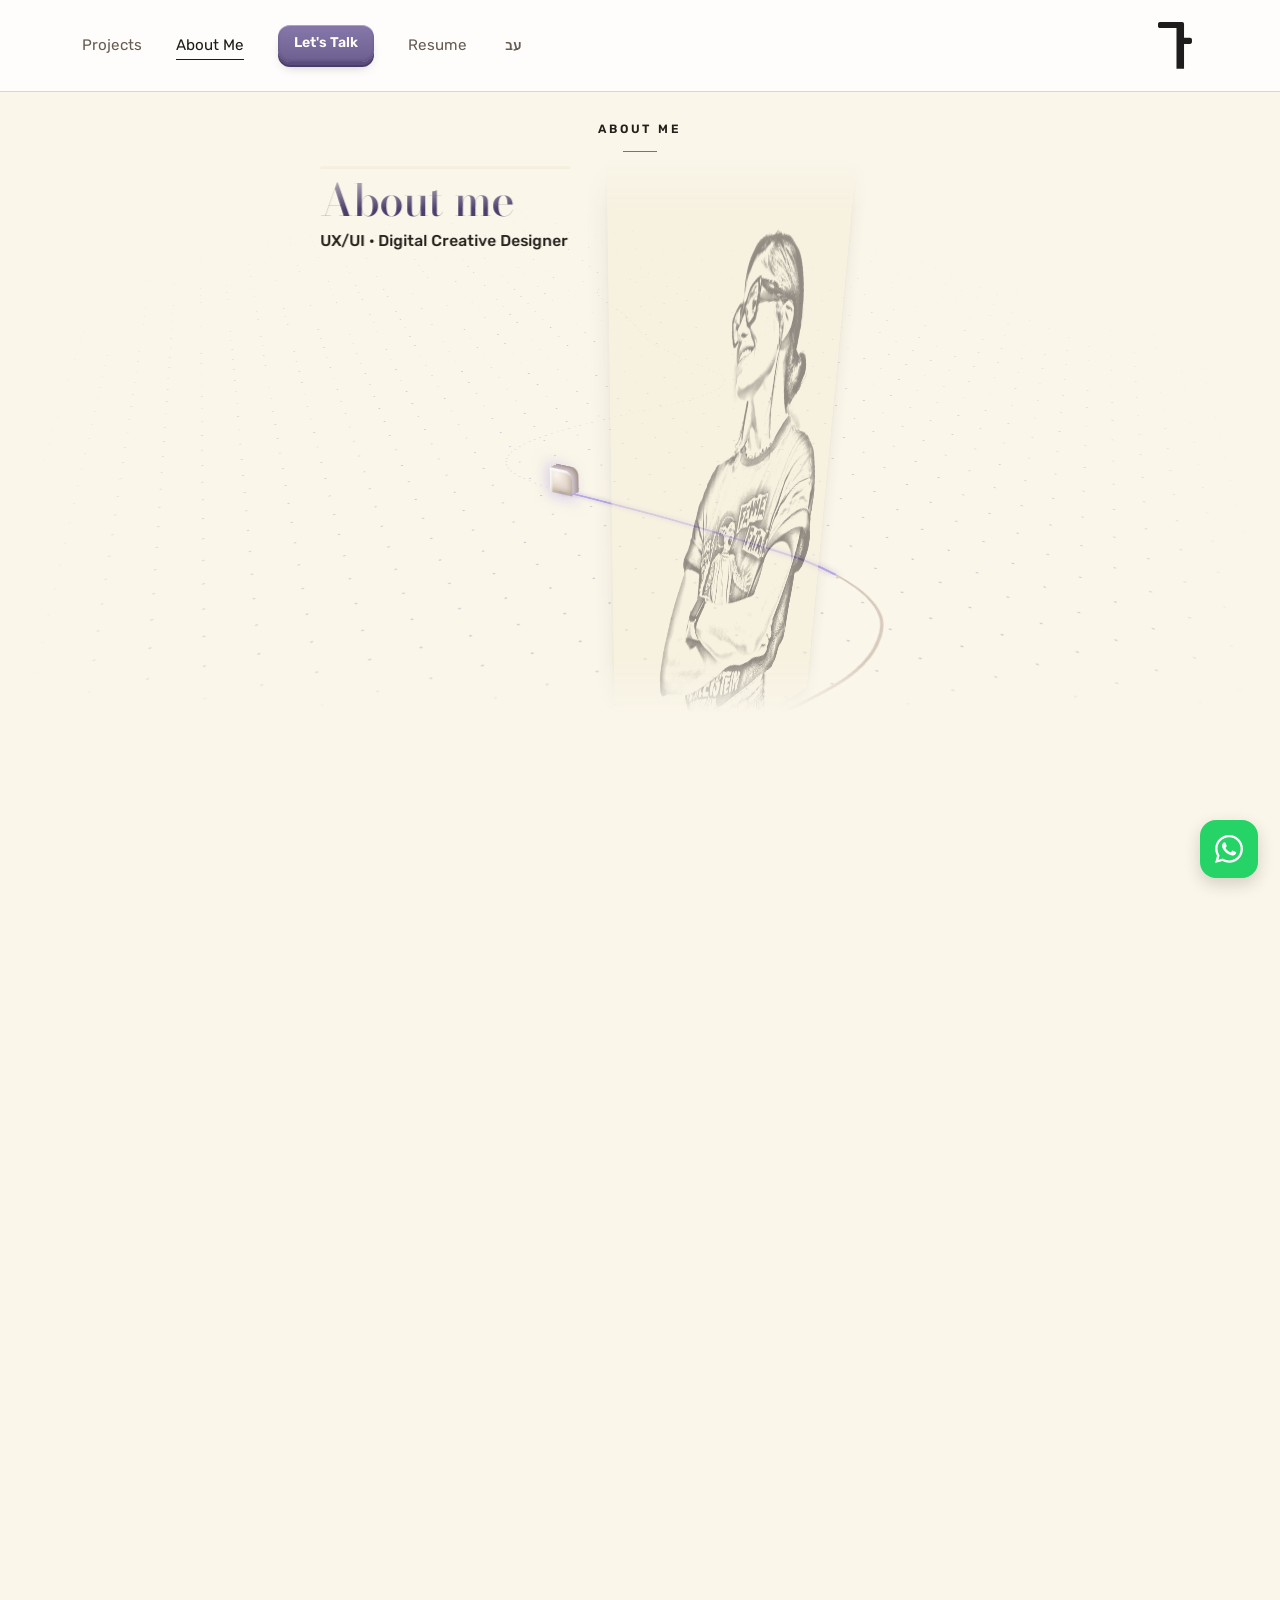
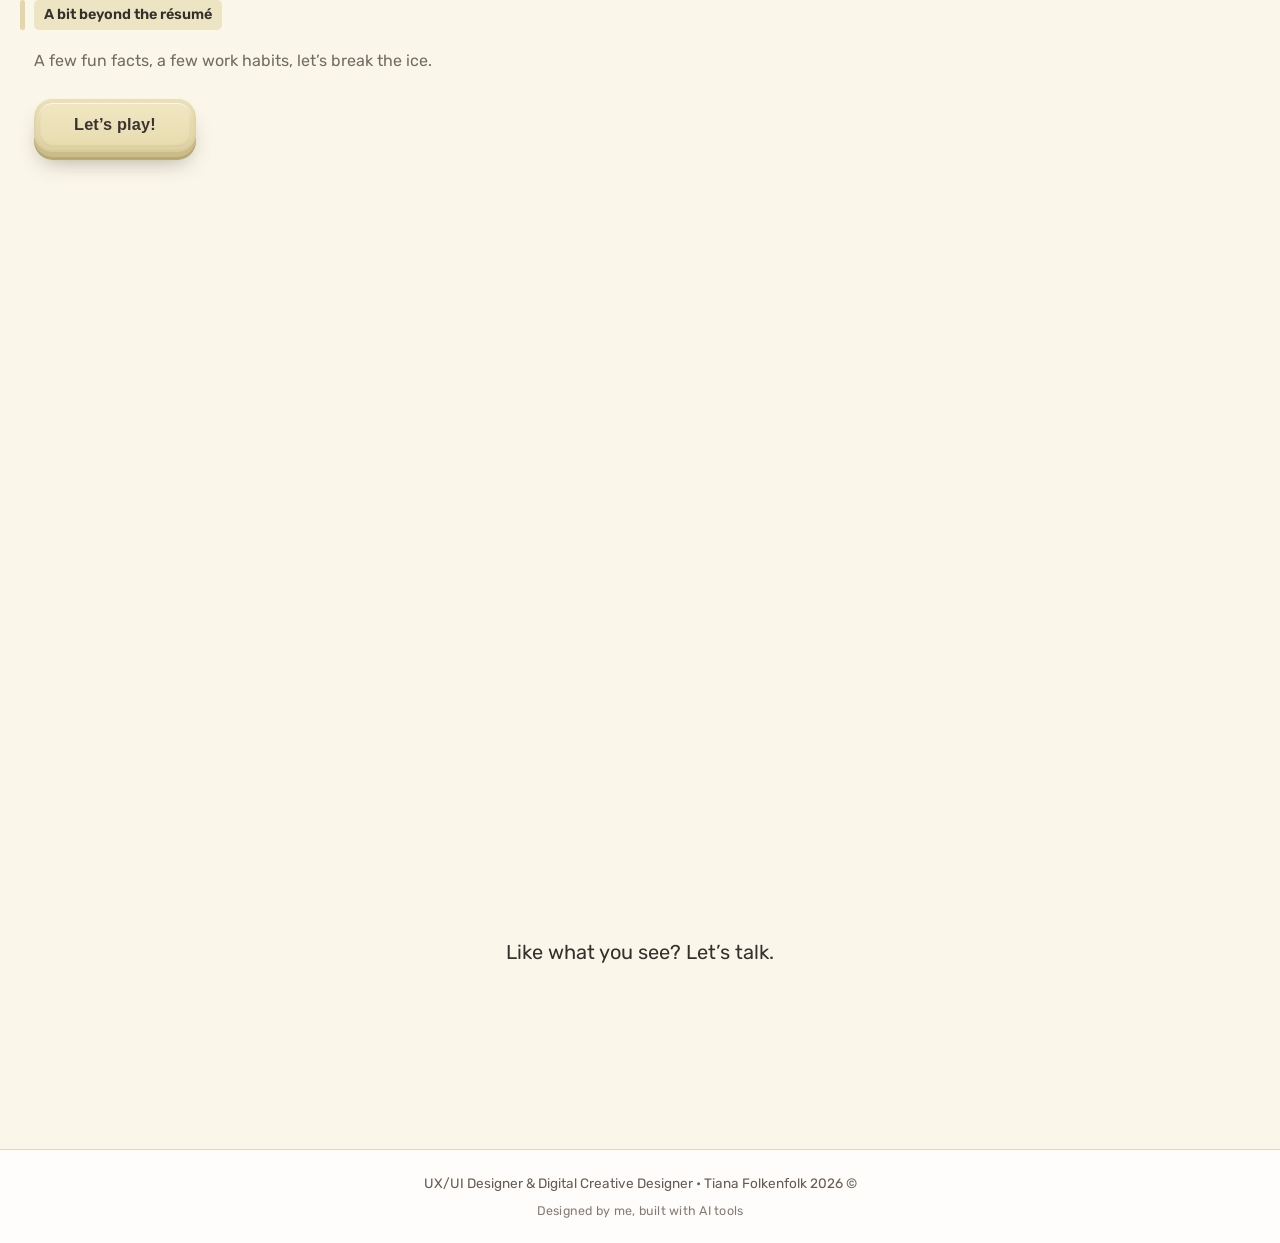
==== commit bb69eb97: "עבור מעקב ואנליזה" ====
--- a/about.html
+++ b/about.html
@@ -2,15 +2,8 @@
 <html lang="en" dir="ltr" class="lang-en">
 <head>
 <script>(function(){try{if(localStorage.getItem('site-lang-v2')==='he'){var d=document.documentElement;d.lang='he';d.dir='rtl';d.classList.remove('lang-en');}}catch(e){}})();</script>
-<!-- Google tag (gtag.js) -->
-<script async src="https://www.googletagmanager.com/gtag/js?id=G-1SDQXED43L"></script>
-<script>
-  window.dataLayer = window.dataLayer || [];
-  function gtag(){dataLayer.push(arguments);}
-  gtag('js', new Date());
-
-  gtag('config', 'G-1SDQXED43L');
-</script>
+<!-- Analytics (GA4): production only, see js/analytics.js -->
+<script src="js/analytics.js"></script>
 <meta charset="UTF-8">
 <meta name="viewport" content="width=device-width, initial-scale=1.0">
 <title>About | Tiana Folkenfolk</title>
--- a/css/style.css
+++ b/css/style.css
@@ -2272,12 +2272,12 @@
 .work-num{
   position: absolute; z-index: 2; inset-inline-start: 22px; top: 18px; width: 36px; height: 36px; border-radius: 50%;
   display: grid; place-items: center; background: var(--pi); color: #fff;
-  font-family: 'Bodoni Moda','Rubik',serif; font-size: 1.05rem; font-weight: 500; letter-spacing: .02em;
+  font-family: 'Rubik', sans-serif; font-size: 1.05rem; font-weight: 500; letter-spacing: .02em;
 }
 .work-content{ padding: 28px 4px 0 !important; display: grid; grid-template-columns: minmax(0,1fr) minmax(0,1.1fr); column-gap: 56px; }
 .work-content > .work-tags{ grid-column: 1 / -1; margin-bottom: 14px; gap: 0; position: relative; }
 .work-content > .work-tags::before{ content: ""; display: block; flex: 0 0 100%; width: 34px; height: 3px; border-radius: 2px; background: var(--pc); margin-bottom: 14px; }
-.work-content h3{ grid-column: 1; font-family: 'Bodoni Moda','Rubik',serif; font-weight: 500; font-size: 1.9rem; line-height: 1.2; letter-spacing: -.01em; margin: 0 0 16px; color: #251f1c; }
+.work-content h3{ grid-column: 1; font-family: 'Rubik', sans-serif; font-weight: 500; font-size: 1.9rem; line-height: 1.2; letter-spacing: -.01em; margin: 0 0 16px; color: #251f1c; }
 .work-content > .work-desc{ grid-column: 2; grid-row: 2 / span 4; margin: 0; max-width: 60ch; }
 .work-content > .work-tools, .work-content > .work-meta--results, .work-content > .work-btn{ grid-column: 1; align-self: start; }
 .work-content > .work-btn{ justify-self: start; margin-top: 6px; }
@@ -2622,16 +2622,15 @@
 /* ======== About hero v2: captions on a dashed timeline + skip ======== */
 .lh-skip{
   position: absolute; top: -6px; inset-inline-end: 4px; z-index: 6;
-  min-height: 36px; padding: 0 16px; border-radius: 999px; cursor: pointer;
-  font-family: inherit; font-size: .78rem; font-weight: 600; line-height: 1; letter-spacing: .06em; text-transform: uppercase;
-  color: #5b4d7e; background: rgba(255,253,248,.92); border: 1.5px solid rgba(122,106,158,.55);
-  box-shadow: 0 3px 0 rgba(122,106,158,.28);
-  opacity: 0; pointer-events: none; transform: translateY(-4px); transition: opacity .35s ease, transform .35s ease;
+  /* a quiet text link, not a button: skipping is not the main action */
+  padding: 10px 8px; border: 0; background: none; box-shadow: none; cursor: pointer;
+  font-family: inherit; font-size: .85rem; font-weight: 500; line-height: 1.2; letter-spacing: .01em; color: var(--text-muted);
+  opacity: 0; pointer-events: none; transform: translateY(-4px); transition: opacity .35s ease, transform .35s ease, color .15s ease;
 }
 .lh-skip::after{ content: " ›"; }
 [dir="rtl"] .lh-skip::after{ content: " ‹"; }
 .lh-skip.is-show{ opacity: 1; pointer-events: auto; transform: none; }
-.lh-skip:hover{ background: #e9e4f3; }
+.lh-skip.is-show:hover{ color: var(--text); text-decoration: underline; text-underline-offset: 3px; }
 .lh-skip:focus-visible{ outline: 2px solid #7A6A9E; outline-offset: 3px; }
 
 /* the quote and cards are readable straight away (the dot only lights them up) */
@@ -2841,26 +2840,17 @@
   .is-ringing .contact-callme-img, .is-ringing .cl-disp, .is-ringing .cl-recv i{ animation: none; }
 }
 
-/* ======== Contact: email as visible text, one-tap copy ======== */
-.contact-mail-copy{
-  display: inline-flex; align-items: center; gap: 10px;
-  margin-top: 26px; padding: 11px 16px 11px 18px; border-radius: 999px;
-  border: 1.5px solid rgba(122,106,158,.38); background: rgba(122,106,158,.07);
-  color: var(--text); font: inherit; font-size: 1.02rem; letter-spacing: .01em;
-  cursor: pointer; -webkit-tap-highlight-color: transparent;
-  transition: background .18s ease, border-color .18s ease, transform .12s ease;
-}
-.contact-mail-copy:hover{ background: rgba(122,106,158,.14); border-color: #7A6A9E; }
-.contact-mail-copy:active{ transform: scale(.97); }
-.contact-mail-copy:focus-visible{ outline: 2px solid #7A6A9E; outline-offset: 4px; }
-.contact-mail-copy .mc-ico{ width: 18px; height: 18px; fill: #7A6A9E; flex: none; }
+/* ======== Contact: the email is plain text with a small copy icon (the keys above are the actions); one tap copies it ======== */
+.contact-mail-copy{ display: inline-flex; align-items: center; gap: 8px; margin-top: 26px; padding: 8px 6px; border: 0; background: none; color: var(--text); font: inherit; font-size: 1.02rem; letter-spacing: .01em; cursor: pointer; -webkit-tap-highlight-color: transparent; }
+.contact-mail-copy .contact-mail-copy-addr{ text-decoration: underline; text-decoration-color: rgba(122,106,158,.45); text-underline-offset: 4px; transition: text-decoration-color .15s ease; }
+.contact-mail-copy:hover .contact-mail-copy-addr{ text-decoration-color: #7A6A9E; }
+.contact-mail-copy:focus-visible{ outline: 2px solid #7A6A9E; outline-offset: 4px; border-radius: 6px; }
+.contact-mail-copy .mc-ico{ width: 17px; height: 17px; fill: #7A6A9E; flex: none; }
 .contact-mail-copy .mc-ok{ display: none; }
-.contact-mail-copy.is-copied{ background: #7A6A9E; border-color: #7A6A9E; color: #fff; }
 .contact-mail-copy.is-copied .mc-copy{ display: none; }
-.contact-mail-copy.is-copied .mc-ok{ display: block; fill: #fff; animation: mcPop .28s ease-out; }
+.contact-mail-copy.is-copied .mc-ok{ display: block; animation: mcPop .28s ease-out; }
 @keyframes mcPop{ from{ transform: scale(.4); opacity: 0; } to{ transform: scale(1); opacity: 1; } }
-.contact-hero .contact-mail-copy{ margin-top: 26px; }
-@media (max-width: 760px){ .contact-mail-copy{ margin-top: 22px; font-size: .98rem; } }
+@media (max-width: 760px){ .contact-mail-copy{ margin-top: 20px; font-size: .96rem; } }
 
 /* DOgether: note that the product was designed in Hebrew (RTL) */
 .case-page-header .case-rtl-note{ font-size: 12px; color: #020202; margin-top: 12px; }
@@ -2885,7 +2875,7 @@
 
 /* about headline: always two lines; the type scales down on narrow screens so the first line never wraps */
 .page-hero h1.lh-title, .lh-title{ font-size: min(clamp(1.55rem, 3.1vw, 2.15rem), calc((100vw - 40px) / 15.5)); }
-@media (max-width: 760px){ .page-hero h1.lh-title, .lh-title{ font-size: min(1.8rem, calc((100vw - 40px) / 15.5)); } }
+@media (max-width: 760px){ .page-hero h1.lh-title, .lh-title{ font-size: min(1.8rem, calc((100vw - 40px) / 15.5)); white-space: normal; text-wrap: balance; overflow-wrap: anywhere; } }
 
 /* Side titles: bigger, read bottom-to-top on the left edge (and top-to-bottom on the right edge in Hebrew), and a long title wraps to a second line
    inside the card's height instead of running off the bottom */
@@ -2917,3 +2907,332 @@
 .btn.keycap.case-back{ margin-bottom: 0; }
 .btn.keycap.case-figma-btn{ margin-top: 0; margin-bottom: 0; }
 .case-page-header .case-rtl-note{ flex-basis: 100%; margin: 0; }
+
+/* ===== About hero: the portrait is one more piece of the logo's language - a single rounded corner (top right), the same shape and size as the lens window ===== */
+.lh-layer, .lh-print, .lh-shade, .lh-rv-clip{ border-radius: 0 47.6px 0 0; }
+/* the match: window corner on portrait corner -> the logo's dot lands, a note appears (seen only through the window) */
+.lh-match-dot{ position: absolute; left: 346px; top: 16px; width: 17px; height: 17px; background: #7A6A9E; border-radius: 0 34% 0 0; opacity: 0; transform: translateY(-18px) scale(1.5); transition: opacity .12s ease, transform .38s cubic-bezier(.3,1.7,.5,1); }
+.lh-rv.is-match .lh-match-dot{ opacity: 1; transform: none; }
+.lh-note.lh-match-note{ left: 252px; top: 48px; opacity: 0; transform: translateY(5px); transition: opacity .2s ease .14s, transform .2s ease .14s; }
+.lh-rv.is-match .lh-note.lh-match-note{ opacity: 1; transform: none; }
+.lh-rv.is-match .lh-rv-ring{ border-color: #7A6A9E; animation: lhMatchPulse .55s ease-out; }
+@keyframes lhMatchPulse{ 0%{ box-shadow: 0 0 0 0 rgba(122,106,158,.55), 0 4px 18px rgba(37,31,28,.22); } 100%{ box-shadow: 0 0 0 16px rgba(122,106,158,0), 0 4px 18px rgba(37,31,28,.22); } }
+@media (prefers-reduced-motion: reduce){ .lh-rv.is-match .lh-rv-ring{ animation: none; } }
+/* while it matches, the other notes step back so the one note reads cleanly */
+.lh-note{ transition: opacity .2s ease; }
+.lh-rv.is-match .lh-note:not(.lh-match-note){ opacity: 0; }
+.lh-rv-ring{ box-sizing: border-box; }
+
+/* =====================================================================
+   About stacks: the cards fan out to the side in depth (tilt, gaps, frosted glass), each with its title written normally at the top of its edge.
+   Bigger cards, bigger type. On a phone there is no room beside the card, so the cards behind peek out above it, like folder tabs.
+   ===================================================================== */
+.stk .stk-card .stk-spine, [dir="rtl"] .stk .stk-card .stk-spine{
+  position: absolute; top: 0 !important; bottom: auto !important; left: 0 !important; right: auto !important;
+  writing-mode: horizontal-tb; transform: none; text-align: start; border-radius: 0;
+  font-size: 1.3rem; line-height: 1.12;
+}
+[dir="rtl"] .stk .stk-card .stk-spine{ left: auto !important; right: 0 !important; }
+.stk--story .stk-card{ min-height: 270px; }
+.stk--skills .stk-card{ min-height: 236px; }
+.mag-fact-text{ font-size: 1.08rem; line-height: 1.75; }
+.mag-fact-lead{ font-size: 1.05rem; line-height: 1.7; }
+.mag-fact-quote{ font-size: clamp(1.3rem, 2.4vw, 1.7rem); }
+.stk .tag-list{ gap: 9px; }
+.stk .tag{ font-size: .98rem; padding: 7px 15px; }
+@media (min-width: 761px){
+  /* the title sits in the strip of the card that peeks out at the side (2-3 lines if it must), and across the top of the front card */
+  .stk .stk-card .stk-spine{ display: block; width: calc(var(--reach) - 26px) !important; height: auto; padding: 22px 0 0 24px !important; white-space: normal; }
+  [dir="rtl"] .stk .stk-card .stk-spine{ padding: 22px 24px 0 0 !important; }
+  .stk .stk-card.is-front .stk-spine{ width: auto !important; white-space: nowrap; }
+  .stk .stk-card, .stk--story .mag-fact, .stk--skills .stk-card, .stk--story .stk-card:not(.is-front), .stk--skills .stk-card:not(.is-front){ padding: 66px 34px 30px !important; }
+}
+@media (max-width: 760px){
+  .stk{ --tab: 44px; --lz: 0px; --tilt: 0deg; --gap: 0px; padding-inline-start: 0; padding-top: calc((var(--n) - 1) * var(--tab)); perspective: none; }
+  [dir="rtl"] .stk{ perspective-origin: 50% 50%; }
+  .stk-stage{ transform: none; }
+  .stk .stk-card{
+    transform-origin: 50% 0;
+    transform: translate3d(var(--dx), calc((var(--d, 0) * var(--tab) * var(--open) + var(--lift)) * -1), 0) scale(calc(1 - var(--d, 0) * .035 * var(--open))) rotate(var(--dr));
+  }
+  .stk.is-open .stk-card:not(.is-front):hover, .stk.is-open .stk-card:not(.is-front):focus-visible{ --lx: 0px; --lz2: 0px; --lift: 6px; }
+  .stk .stk-card .stk-spine, [dir="rtl"] .stk .stk-card .stk-spine{
+    display: flex; align-items: center; justify-content: flex-start; left: 0 !important; right: 0 !important; width: auto !important; height: var(--tab);
+    padding: 0 20px !important; font-size: 1.2rem; line-height: 1; white-space: nowrap;
+  }
+  .stk .stk-card, .stk--story .mag-fact, .stk--skills .stk-card, .stk--story .stk-card:not(.is-front), .stk--skills .stk-card:not(.is-front){ padding: calc(var(--tab) + 2px) 20px 24px !important; }
+  .stk--story .stk-card{ min-height: 230px; }
+  .stk--skills .stk-card{ min-height: 0; }
+  .mag-fact-text{ font-size: 1rem; line-height: 1.65; }
+  .mag-fact-lead{ font-size: .98rem; }
+  .mag-fact-quote{ font-size: clamp(1.15rem, 5vw, 1.4rem); }
+  .stk .tag{ font-size: .88rem; padding: 6px 12px; }
+}
+/* a card behind shows only its tab: its contents wait until it comes forward (nothing peeks over the front card's edge) */
+.stk .stk-card:not(.is-front) > *:not(.stk-spine){ opacity: 0 !important; }
+/* the notes in the lens are square: the window's corner is the one rounded thing on that layer */
+.lh-note{ border-radius: 0 !important; }
+
+/* ---- stacks, desktop: the same paper cards as the rest of the site, seen at an angle (depth = tilt + real gaps + layers that fade back) ---- */
+@media (min-width: 761px){
+  .stk{ --tilt: 30deg; --gap: 92px; --lz: -190px; --reach: 188px; perspective: 1500px; perspective-origin: 70% 22%; }
+  [dir="rtl"] .stk{ perspective-origin: 30% 22%; }
+  .stk .stk-card:not(.is-front){
+    background-color: color-mix(in srgb, var(--paper) calc(72% - var(--d, 0) * 8%), transparent);
+    opacity: calc(1 - var(--d, 0) * .1);
+  }
+  .stk .stk-card:not(.is-front) .stk-spine{ opacity: calc(1 - var(--d, 0) * .1); }
+  .stk .stk-card .stk-spine{ font-size: 1.22rem; }
+}
+/* contact: all three actions are the same keycap; the email one copies, and a small square note says so (no text on the page) */
+.contact-mail-btn{ cursor: pointer; font: inherit; padding: 0; border: 0; outline: 0; -webkit-appearance: none; appearance: none; display: inline-flex; align-items: center; justify-content: center; -webkit-tap-highlight-color: transparent; }
+.contact-mail-btn:focus:not(:focus-visible){ outline: 0; }
+.contact-mail-btn:focus-visible{ outline: 2px solid #7A6A9E; outline-offset: 4px; }
+.contact-tip{
+  position: absolute; left: 50%; top: calc(100% + 18px); transform: translate(-50%, -6px); z-index: 5;
+  display: flex; flex-direction: column; align-items: center; gap: 3px; width: max-content; max-width: 92vw;
+  padding: 7px 12px; background: #fffdf8; color: #4b3f6b; border: 1px solid rgba(122,106,158,.45); border-radius: 0;
+  box-shadow: 0 10px 18px -12px rgba(37,31,28,.4);
+  font-family: 'Rubik', sans-serif; font-size: .86rem; line-height: 1.25; letter-spacing: .01em; font-weight: 400;
+  opacity: 0; pointer-events: none; transition: opacity .18s ease, transform .18s ease;
+}
+.contact-tip::after{ content: ""; position: absolute; left: 50%; bottom: 100%; width: 8px; height: 8px; background: #fffdf8; border: 1px solid rgba(122,106,158,.45); border-bottom: 0; border-right: 0; transform: translate(-50%, 4px) rotate(45deg); }
+.contact-tip-ok{ display: none; align-items: center; gap: 5px; font-weight: 500; color: #6a58a0; }
+.contact-tip-ok svg{ width: 15px; height: 15px; fill: #7A6A9E; }
+.contact-tip-addr{ font-size: .8rem; color: #7b6f8f; }
+.contact-mail-btn.is-copied .contact-tip-ok{ display: inline-flex; }
+.contact-mail-btn.is-copied .contact-tip-addr{ font-size: .76rem; }
+.contact-mail-btn.is-copied .contact-tip{ opacity: 1; transform: translate(-50%, 0); }
+@media (hover: hover){
+  .contact-mail-btn:hover .contact-tip, .contact-mail-btn:focus-visible .contact-tip{ opacity: 1; transform: translate(-50%, 0); }
+}
+
+/* case pages: the top and bottom buttons are small keys, quieter than the work itself */
+.case-page-header .btn.keycap, .case-page-header .btn.keycap.case-figma-btn, .case-bottom-buttons .btn.keycap{
+  padding: 9px 20px 10px; font-size: .84rem; border-radius: 13px; margin-top: 0; margin-bottom: 6px; width: auto; min-width: 0;
+}
+.case-page-header .btn.keycap::before, .case-bottom-buttons .btn.keycap::before{ inset: 3px; border-radius: 10px; }
+.case-page-header .btn.keycap--cream, .case-bottom-buttons .btn.keycap--cream{
+  box-shadow: 0 1px 0 rgba(255,255,255,.9) inset, 0 -2px 4px rgba(120,100,30,.10) inset, 0 3px 0 var(--key-side), 0 5px 0 var(--key-deep), 0 10px 14px -8px rgba(37,31,28,.32);
+}
+.case-page-header .btn.keycap--purple, .case-bottom-buttons .btn.keycap--purple{
+  box-shadow: 0 1px 0 rgba(255,255,255,.35) inset, 0 -2px 4px rgba(30,20,60,.25) inset, 0 3px 0 var(--key-side), 0 5px 0 var(--key-deep), 0 10px 14px -8px rgba(37,31,28,.38);
+}
+.case-page-header .btn.keycap:active, .case-bottom-buttons .btn.keycap:active{ transform: translateY(3px); }
+.case-bottom-buttons{ gap: 16px; }
+/* the small case-page keys all share one width, so the pairs read as a set */
+.case-page-header .btn.keycap, .case-page-header .btn.keycap.case-figma-btn, .case-bottom-buttons .btn.keycap{
+  box-sizing: border-box; width: 172px; max-width: 100%; text-align: center; justify-content: center;
+}
+
+/* contact: the photo takes the portrait's shape (one big rounded corner) and the lavender sheet sits straight behind it, same shape */
+.contact-photo{ border-radius: 0 12.5% 0 0 / 0 10% 0 0; }
+[dir="rtl"] .contact-photo{ border-radius: 12.5% 0 0 0 / 10% 0 0 0; }
+.contact-callme-wrap::before{ border-radius: 0 12.5% 0 0 / 0 10% 0 0; transform: translate(-14px, 14px) !important; }
+[dir="rtl"] .contact-callme-wrap::before{ border-radius: 12.5% 0 0 0 / 10% 0 0 0; transform: translate(14px, 14px) !important; }
+
+/* contact: the photo carries the page - bigger, with the lavender sheet pushed further out behind it */
+.contact-callme-wrap{ width: 316px; max-width: 78vw; margin-bottom: 46px; }
+.contact-callme-wrap::before{ transform: translate(-24px, 22px) !important; box-shadow: 0 1px 0 rgba(255,255,255,.7) inset, 0 26px 34px -14px rgba(37,31,28,.34); }
+[dir="rtl"] .contact-callme-wrap::before{ transform: translate(24px, 22px) !important; }
+.contact-photo{ box-shadow: 0 22px 34px -18px rgba(37,31,28,.4); }
+@media (max-width: 760px){
+  .contact-callme-wrap{ width: 270px; max-width: 74vw; margin-bottom: 46px; }
+  .contact-callme-wrap::before{ transform: translate(-18px, 18px) !important; }
+  [dir="rtl"] .contact-callme-wrap::before{ transform: translate(18px, 18px) !important; }
+}
+
+/* contact: layers - a sketch sheet (wireframe marks, dashed edge) peeks out behind the photo on the far side, the lavender sheet on the near side; they drift a little against the photo as the pointer moves */
+.contact-sketch{
+  position: absolute; inset: 0; z-index: 0; pointer-events: none;
+  border: 1.5px dashed rgba(122,106,158,.6); border-radius: 0 12.5% 0 0 / 0 10% 0 0; background: rgba(250,246,236,.7);
+  transform: translate(calc(40px + var(--sx, 0px)), calc(-38px + var(--sy, 0px))); transition: transform .4s cubic-bezier(.2,.8,.25,1);
+}
+[dir="rtl"] .contact-sketch{ border-radius: 12.5% 0 0 0 / 10% 0 0 0; }
+.contact-sketch svg{ position: absolute; inset: 0; width: 100%; height: 100%; overflow: hidden; }
+.contact-sketch .sk-x{ fill: none; stroke: #7A6A9E; stroke-width: 1.2px; vector-effect: non-scaling-stroke; opacity: .6; }
+.contact-sketch .sk-bar{ fill: rgba(122,106,158,.38); }
+.contact-callme-wrap::before{ transform: translate(calc(-24px + var(--lx, 0px)), calc(22px + var(--ly, 0px))) !important; transition: transform .4s cubic-bezier(.2,.8,.25,1); }
+[dir="rtl"] .contact-callme-wrap::before{ transform: translate(calc(24px + var(--lx, 0px)), calc(22px + var(--ly, 0px))) !important; }
+@media (max-width: 760px){
+  .contact-sketch{ transform: translate(calc(26px + var(--sx, 0px)), calc(-24px + var(--sy, 0px))); }
+  .contact-callme-wrap::before{ transform: translate(calc(-18px + var(--lx, 0px)), calc(18px + var(--ly, 0px))) !important; }
+  [dir="rtl"] .contact-callme-wrap::before{ transform: translate(calc(18px + var(--lx, 0px)), calc(18px + var(--ly, 0px))) !important; }
+}
+[dir="rtl"] .contact-sketch{ transform: translate(calc(-40px + var(--sx, 0px)), calc(-38px + var(--sy, 0px))); }
+[dir="rtl"] .contact-sketch svg{ transform: scaleX(-1); }
+@media (max-width: 760px){ [dir="rtl"] .contact-sketch{ transform: translate(calc(-26px + var(--sx, 0px)), calc(-24px + var(--sy, 0px))); } }
+
+/* contact: real depth - the layers sit at different distances (perspective), the light comes from the top right so every sheet throws a shadow down-left onto the one behind it, and a thin frame floats in front of the photo */
+.contact-callme-wrap{ perspective: 900px; perspective-origin: calc(50% + var(--ox, 0px)) calc(50% + var(--oy, 0px)); transition: perspective-origin .45s cubic-bezier(.2,.8,.25,1); }
+.contact-sketch{
+  background: #fbf8ef; border-color: rgba(122,106,158,.7);
+  box-shadow: -10px 14px 22px -12px rgba(37,31,28,.26);
+  transform: translate3d(88px, -78px, -150px) !important;
+}
+.contact-sketch .sk-x{ opacity: .85; } .contact-sketch .sk-bar{ fill: rgba(122,106,158,.5); }
+.contact-callme-wrap::before{
+  transform: translate3d(-46px, 42px, -70px) !important;
+  box-shadow: 0 1px 0 rgba(255,255,255,.7) inset, -12px 18px 26px -10px rgba(37,31,28,.34) !important;
+}
+.contact-photo{ box-shadow: -14px 20px 30px -12px rgba(37,31,28,.5); }
+.contact-callme-wrap::after{
+  content: ""; position: absolute; inset: -11px; z-index: 5; pointer-events: none;
+  border: 1.5px dashed rgba(122,106,158,.75); border-radius: 0 12.5% 0 0 / 0 10% 0 0;
+  transform: translate3d(0, 0, 70px);
+}
+[dir="rtl"] .contact-sketch{ transform: translate3d(-88px, -78px, -150px) !important; }
+[dir="rtl"] .contact-callme-wrap::before{ transform: translate3d(46px, 42px, -70px) !important; }
+[dir="rtl"] .contact-callme-wrap::after{ border-radius: 12.5% 0 0 0 / 10% 0 0 0; }
+@media (max-width: 760px){
+  .contact-sketch{ transform: translate3d(56px, -50px, -120px) !important; }
+  .contact-callme-wrap::before{ transform: translate3d(-32px, 30px, -50px) !important; }
+  [dir="rtl"] .contact-sketch{ transform: translate3d(-56px, -50px, -120px) !important; }
+  [dir="rtl"] .contact-callme-wrap::before{ transform: translate3d(32px, 30px, -50px) !important; }
+}
+@media (prefers-reduced-motion: reduce){ .contact-callme-wrap{ transition: none; } }
+
+/* about stacks, desktop: every title fits on two lines at most, and each card behind lets a blurred glimpse of its own content show below the title (it never competes with the front card) */
+@media (min-width: 761px){
+  .stk{ --reach: 214px; --gap: 104px; }
+  .stk .stk-card .stk-spine{ font-size: 1.08rem; line-height: 1.14; width: calc(var(--reach) - 52px) !important; max-width: none !important; text-wrap: balance; padding: 22px 0 0 22px !important; }
+  [dir="rtl"] .stk .stk-card .stk-spine{ padding: 22px 22px 0 0 !important; width: calc(var(--reach) - 30px) !important; font-size: 1.02rem; }
+  .stk .stk-card.is-front .stk-spine{ width: auto !important; }
+  .stk .stk-card:not(.is-front) > *:not(.stk-spine):not(h2):not(h3):not(h4):not(.mag-fact-label){ opacity: .34 !important; filter: blur(2.4px); }
+  .stk .stk-card:not(.is-front) .mag-fact-label, .stk .stk-card:not(.is-front) > :is(h2, h3, h4){ opacity: 0 !important; }
+}
+
+/* ======== Projects (home), desktop: the About card look + the dot ride ========
+   Each case is one card (same paper, radius and shadow as the About cards). The cover is a "window" with the site's one big corner,
+   tilted a little to the side in perspective, with one plane behind it. The dot comes down the margin and lights each card when it arrives. */
+.work-row .work-tag, .work-row .work-tags--b2b .work-tag, .work-row .work-tags--dogether .work-tag, .work-row .work-tags--mixmatch .work-tag{
+  text-transform: none; letter-spacing: 0; font-size: .86rem; font-weight: 500; color: var(--text-muted) !important;
+}
+.work-row .work-tag--category, .work-row .work-tags .work-tag--category{ color: var(--pi) !important; font-weight: 600; }
+.work-content > .work-tags::before{ content: none !important; display: none; }
+.work-content > .work-tags{ margin-bottom: 12px; }
+
+@media (min-width: 901px){
+  .works-section .work-list{ gap: 40px; position: relative; }
+  .work-row{
+    --paper: #fffdf8; --tilt: -15deg;
+    display: grid !important; grid-template-columns: minmax(0, 46fr) minmax(0, 54fr); column-gap: 48px; align-items: center;
+    padding: 30px 34px 30px 30px;
+    background: var(--paper) !important; border: 1px solid rgba(122,106,158,.16) !important; border-radius: 14px !important;
+    box-shadow: 0 1px 0 rgba(255,255,255,.7) inset, 0 20px 36px -22px rgba(37,31,28,.34), 0 3px 8px -4px rgba(37,31,28,.12) !important;
+    transition: filter .9s ease;
+  }
+  [dir="rtl"] .work-row{ --tilt: 15deg; padding: 30px 30px 30px 34px; }
+  .work-row--dogether{ --paper: #f4ecd8; }
+  .work-row--mixmatch{ --paper: #e9e4f3; }
+
+  .work-row .work-image{
+    --cr: 4px 72px 4px 4px; perspective: 1100px; perspective-origin: 50% 50%; overflow: visible; isolation: isolate;
+    background: transparent !important; box-shadow: none; border-radius: var(--cr); aspect-ratio: 4 / 3.2;
+  }
+  [dir="rtl"] .work-row .work-image{ --cr: 72px 4px 4px 4px; }
+  .work-row .work-image img, .work-row--b2b .work-image img{
+    border-radius: var(--cr); transform: rotateY(var(--tilt)); transform-origin: 50% 50%;
+    box-shadow: none !important; filter: none !important; transition: transform .6s cubic-bezier(.2,.85,.25,1);
+  }
+  .work-row--b2b .work-image img{ background: #ecf0f8; }
+  .work-row .work-image::before{
+    content: ""; position: absolute; inset: 0; z-index: -1; pointer-events: none; border-radius: var(--cr);
+    background: color-mix(in srgb, var(--pc) 16%, var(--paper)); background-image: none; -webkit-mask: none; mask: none;
+    border: 1px solid rgba(122,106,158,.22);
+    transform: translate3d(-34px, 20px, -90px) rotateY(var(--tilt)); transition: transform .6s cubic-bezier(.2,.85,.25,1);
+  }
+  [dir="rtl"] .work-row .work-image::before{ transform: translate3d(34px, 20px, -90px) rotateY(var(--tilt)); }
+  .work-row .work-image::after{ content: none !important; }
+  .work-row:hover .work-image img{ transform: rotateY(calc(var(--tilt) * .45)) !important; }
+  .work-row:hover .work-image::before{ transform: translate3d(-44px, 26px, -90px) rotateY(calc(var(--tilt) * .45)); }
+  [dir="rtl"] .work-row:hover .work-image::before{ transform: translate3d(44px, 26px, -90px) rotateY(calc(var(--tilt) * .45)); }
+
+  .work-content{ padding: 4px 0 0 !important; display: flex !important; flex-direction: column; align-items: flex-start; }
+  .work-content h3{ font-size: 1.85rem; line-height: 1.18; margin: 0 0 16px; }
+  .work-content > .work-desc{ margin: 0 0 18px; font-size: .92rem; line-height: 1.7; max-width: none; }
+  .work-content > .work-tools{ margin-bottom: 10px !important; }
+  .work-row .work-meta--results{ margin: 0 0 18px !important; }
+  .work-content > .work-btn{ margin-top: 4px; }
+}
+@media (min-width: 901px) and (prefers-reduced-motion: reduce){ .work-row .work-image img, .work-row .work-image::before{ transition: none; } }
+
+/* the ride: a rail in the margin, one node per card, the dot between them */
+.wf-rail{ position: absolute; top: 0; bottom: 0; width: 0; pointer-events: none; }
+.wf-line, .wf-glow{ position: absolute; left: -1px; width: 2px; border-radius: 2px; }
+.wf-line{ background: #D8CBBE; }
+.wf-glow{ background: #B7A6E2; box-shadow: 0 0 6px rgba(183,166,226,.9); opacity: 0; transition: opacity 1s ease; }
+.wf-rail.is-moving .wf-glow{ opacity: 1; transition-duration: .1s; }
+.wf-node{ position: absolute; left: -6px; width: 12px; height: 12px; margin-top: -6px; border-radius: 50%; background: var(--bg, #faf6e9); border: 2px solid #C9BFE0; transition: background .45s ease, border-color .45s ease; }
+.wf-node::after{ content: ""; position: absolute; left: 100%; top: 50%; width: 34px; height: 2px; margin-top: -1px; background: #D8CBBE; transition: background .45s ease; }
+.wf-node.on{ background: #B7A6E2; border-color: #B7A6E2; }
+.wf-node.on::after{ background: #B7A6E2; }
+[dir="rtl"] .wf-node::after{ left: auto; right: 100%; }
+.wf-armed .work-row:not(.is-lit){ filter: saturate(.35) brightness(.99); }
+.work-row.is-spark{ animation: wfSpark 1.2s ease-out; }
+@keyframes wfSpark{ 0%{ box-shadow: 0 0 0 0 rgba(183,166,226,.9), 0 20px 36px -22px rgba(37,31,28,.34); } 30%{ box-shadow: 0 0 26px 4px rgba(183,166,226,.8), 0 20px 36px -22px rgba(37,31,28,.34); } 100%{ box-shadow: 0 0 0 0 rgba(183,166,226,0), 0 20px 36px -22px rgba(37,31,28,.34); } }
+.wf-dot{ transition: opacity .35s ease; }
+@media (max-width: 1099px){ .wf-rail, .wf-dot{ display: none; } }
+@media (prefers-reduced-motion: reduce){ .wf-armed .work-row:not(.is-lit){ filter: none; } }
+
+/* the guide: the key words of the opening paragraph light up, and the trace round a card's frame */
+.wf-armed .hero-lede .hl{ color: inherit; transition: color .7s ease, text-shadow .7s ease; }
+.wf-armed .hero-lede .hl.on{ color: #7A6A9E; text-shadow: 0 0 14px rgba(183,166,226,.45); }
+.wf-frame{ position: absolute; left: 0; top: 0; overflow: visible; pointer-events: none; z-index: 2; }
+[dir="rtl"] .wf-frame{ transform: scaleX(-1); }
+.wf-frame path{ fill: none; stroke: #B7A6E2; stroke-width: 2px; stroke-linecap: round; filter: drop-shadow(0 0 4px rgba(183,166,226,.85)); }
+.wf-frame{ opacity: 0; transition: opacity 1.2s ease; }
+.wf-frame.show{ opacity: 1; transition-duration: .1s; }
+.work-row.is-spark{ animation: none; }
+
+/* phones: keep the browser from inflating text on its own (it made the About headline run off the screen), and never let it clip */
+html{ -webkit-text-size-adjust: 100%; text-size-adjust: 100%; }
+
+/* phone menu: the language switch is a small quiet word, not a full-width key; it must not compete with the real links */
+.mobile-menu .lang-toggle--mobile{
+  align-self: flex-start; width: auto; margin: 4px 0 6px; padding: 10px 0 8px;
+  background: none; box-shadow: none; border-radius: 0; transform: none;
+  font-size: .9rem; font-weight: 500; color: var(--text-muted);
+}
+.mobile-menu .lang-toggle--mobile:hover, .mobile-menu .lang-toggle--mobile:active{ background: none; box-shadow: none; transform: none; color: var(--accent); }
+
+/* the opening paragraph: the role line stands on its own, then the story */
+.hero .subline{ margin-bottom: 32px; }
+.hero-lede .lede-lead{ display: block; font-size: 1.7rem; font-weight: 700; line-height: 1.2; color: var(--text); margin-bottom: 12px; }
+.hero-lede-block .hero-detail-mark{ margin-top: 0; }
+@media (max-width: 600px){ .hero-lede .lede-lead{ font-size: 1.4rem; } }
+
+/* with the small role line gone from above the title, the hero starts closer to the menu */
+.hero{ padding-top: 44px; }
+@media (max-width: 760px){ .hero{ padding-top: 24px; } }
+
+/* ===== Menu hierarchy: one key only, "Let's Talk". Resume, About, Projects and the language switch are plain text. ===== */
+@media (min-width:761px){
+  .nav-links{ align-items:center; gap:34px; }
+  /* one key only: Let's Talk. Everything else is plain text. */
+  .nav-links li:nth-child(3) a{
+    position:relative; display:inline-flex; align-items:center; padding:6px 16px 7px; border-radius:12px;
+    background:linear-gradient(180deg,#8678AA,#6D5F8E); color:#fffdf8 !important; font-size:.88rem; font-weight:600;
+    box-shadow:0 1px 0 rgba(255,255,255,.35) inset,0 -1px 3px rgba(30,20,60,.25) inset,0 3px 0 #5A4D7E,0 5px 0 #483D66,0 9px 12px -6px rgba(37,31,28,.35);
+    transform:translateY(-2px);
+  }
+  .nav-links li:nth-child(3) a::after{ display:none; }
+  .nav-links .nav-cv-btn{
+    background:none !important; box-shadow:none !important; transform:none !important; border:0 !important;
+    padding:4px 0 !important; color:var(--text-muted) !important; font-weight:400; font-size:.95rem; border-radius:0;
+  }
+  .nav-links .nav-cv-btn::after{ display:block !important; }
+  .nav-links .nav-cv-btn:hover{ color:var(--accent) !important; transform:none !important; }
+  .nav-links .lang-toggle{
+    background:none !important; box-shadow:none !important; transform:none !important; border:0 !important; border-radius:0;
+    min-width:0; padding:4px 0 !important; font-size:.88rem; font-weight:500; color:var(--text-muted); line-height:1.4; margin-inline-start:4px;
+  }
+  .nav-links .lang-toggle:hover{ color:var(--accent); transform:none !important; }
+}
+
+/* phone menu: the same single key, at the end of the list */
+.mobile-menu a[href="contact.html"]{
+  align-self: flex-start; margin: 14px 0 6px; padding: 10px 22px 11px; border: 0; border-radius: 12px;
+  background: linear-gradient(180deg, #8678AA, #6D5F8E); color: #fffdf8 !important; font-weight: 600;
+  box-shadow: 0 1px 0 rgba(255,255,255,.35) inset, 0 -1px 3px rgba(30,20,60,.25) inset, 0 3px 0 #5A4D7E, 0 5px 0 #483D66, 0 9px 12px -6px rgba(37,31,28,.35);
+}
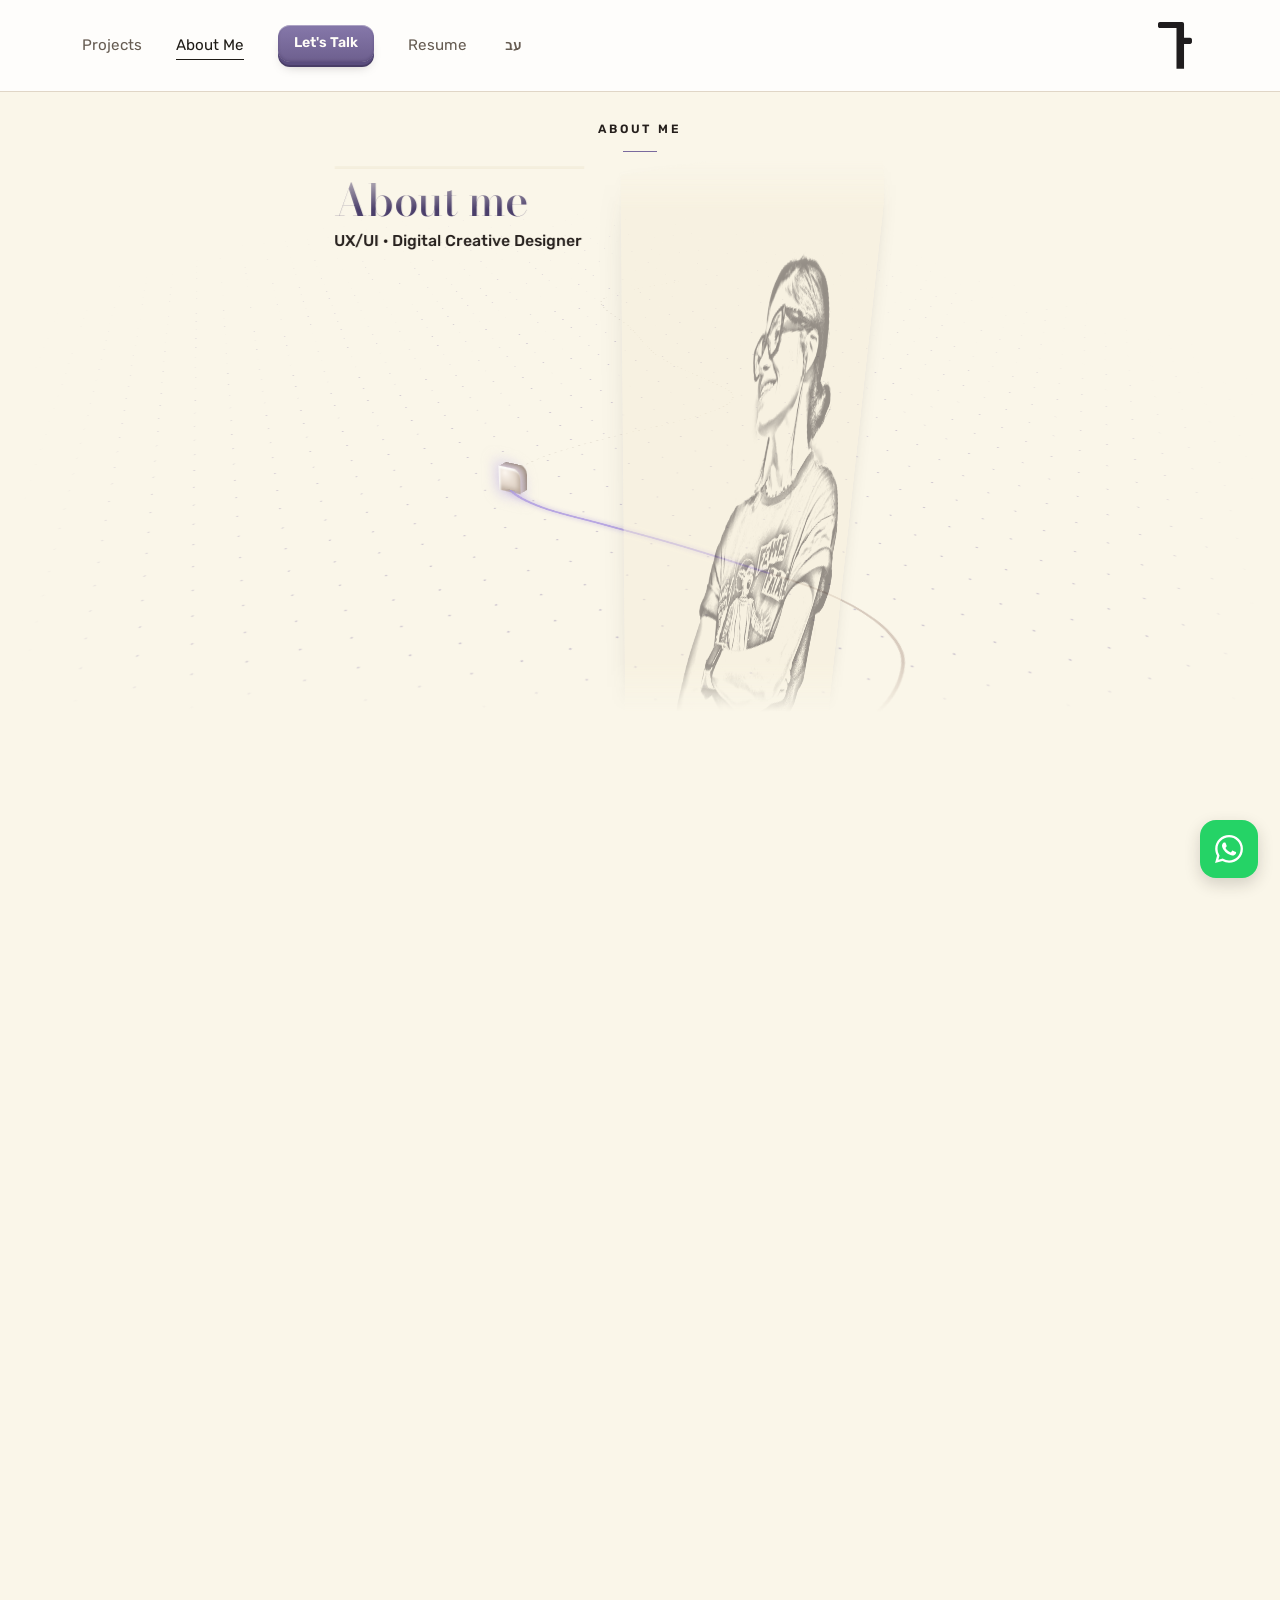
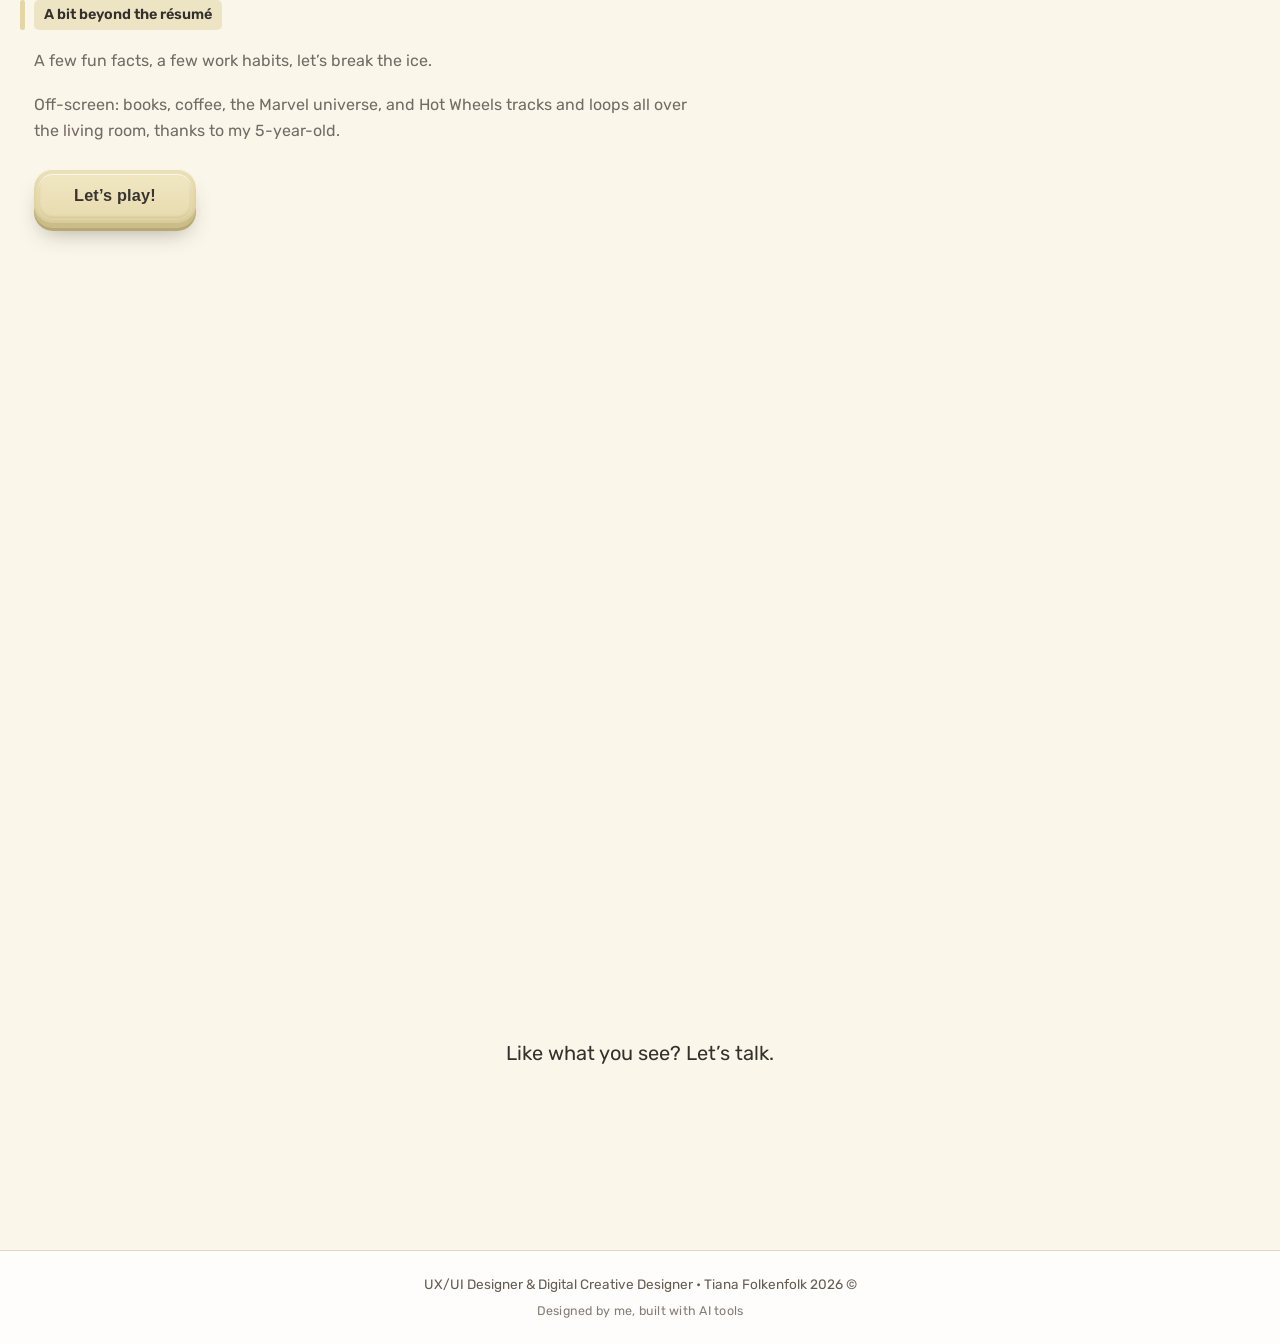
==== commit 9ab72eba: "תיקונים באודות" ====
--- a/about.html
+++ b/about.html
@@ -2,8 +2,15 @@
 <html lang="en" dir="ltr" class="lang-en">
 <head>
 <script>(function(){try{if(localStorage.getItem('site-lang-v2')==='he'){var d=document.documentElement;d.lang='he';d.dir='rtl';d.classList.remove('lang-en');}}catch(e){}})();</script>
-<!-- Analytics (GA4): production only, see js/analytics.js -->
-<script src="js/analytics.js"></script>
+<!-- Google tag (gtag.js) -->
+<script async src="https://www.googletagmanager.com/gtag/js?id=G-1SDQXED43L"></script>
+<script>
+  window.dataLayer = window.dataLayer || [];
+  function gtag(){dataLayer.push(arguments);}
+  gtag('js', new Date());
+
+  gtag('config', 'G-1SDQXED43L');
+</script>
 <meta charset="UTF-8">
 <meta name="viewport" content="width=device-width, initial-scale=1.0">
 <title>About | Tiana Folkenfolk</title>
@@ -65,7 +72,7 @@
             <div class="lh-bgtext" id="lhBg" aria-hidden="true">
               <div class="lh-bgb lh-bgb--1"><div class="lh-bgb-t" data-i18n="lh-cap1-t">About me</div><div class="lh-bgb-b" data-i18n="lh-cap1-b">UX/UI&nbsp;· <span style="white-space:nowrap">Digital Creative Designer</span></div></div>
               <div class="lh-bgb lh-bgb--2"><div class="lh-bgb-t" data-i18n="ed-fact1-chip">Background</div><div class="lh-bgb-b" data-i18n="ed-fact1-body">I’m a UX/UI designer with a rich background in commercial design and creating experiences in physical spaces. Over the years, I’ve learned that design is about much more than what you see. It shapes how people feel and make decisions, through the planning of space, visual hierarchy, and the placement of messages and products.</div></div>
-              <div class="lh-bgb lh-bgb--3"><div class="lh-bgb-t" data-i18n="ed-fact2-chip">Digital Shift</div><div class="lh-bgb-b" data-i18n="ed-fact2-body">Moving into UX/UI felt like a natural continuation of that same way of thinking. The space I design in simply shifted, going through its own digital transformation.</div></div>
+              <div class="lh-bgb lh-bgb--3"><div class="lh-bgb-t" data-i18n="ed-fact2-chip">Digital Shift</div><div class="lh-bgb-b" data-i18n="ed-fact2-body">Moving into UX/UI felt like a natural continuation of that same way of thinking. The space I design in simply shifted, going through its own digital transformation. Today I own the UX and UI of an early-stage fintech product, designing in Figma and building in code.</div></div>
             </div>
             <div class="lh-shadow" id="lhShadow" aria-hidden="true"></div>
             <div class="lh-rig" id="lhRig" aria-hidden="true">
@@ -96,7 +103,7 @@
             <div class="lh-bgm" id="lhBgm" aria-hidden="true">
               <div class="lh-bgb lh-bgm-b--1"><div class="lh-bgb-t" data-i18n="lh-cap1-t">About me</div><div class="lh-bgb-b" data-i18n="lh-cap1-b">UX/UI&nbsp;· <span style="white-space:nowrap">Digital Creative Designer</span></div></div>
               <div class="lh-bgb lh-bgm-b--2"><div class="lh-bgb-t" data-i18n="ed-fact1-chip">Background</div><div class="lh-bgb-b" data-i18n="ed-fact1-body">I’m a UX/UI designer with a rich background in commercial design and creating experiences in physical spaces. Over the years, I’ve learned that design is about much more than what you see. It shapes how people feel and make decisions, through the planning of space, visual hierarchy, and the placement of messages and products.</div></div>
-              <div class="lh-bgb lh-bgm-b--3"><div class="lh-bgb-t" data-i18n="ed-fact2-chip">Digital Shift</div><div class="lh-bgb-b" data-i18n="ed-fact2-body">Moving into UX/UI felt like a natural continuation of that same way of thinking. The space I design in simply shifted, going through its own digital transformation.</div></div>
+              <div class="lh-bgb lh-bgm-b--3"><div class="lh-bgb-t" data-i18n="ed-fact2-chip">Digital Shift</div><div class="lh-bgb-b" data-i18n="ed-fact2-body">Moving into UX/UI felt like a natural continuation of that same way of thinking. The space I design in simply shifted, going through its own digital transformation. Today I own the UX and UI of an early-stage fintech product, designing in Figma and building in code.</div></div>
             </div>
           </div>
         </div>
@@ -108,7 +115,7 @@
                 <div class="mag-fact-inner">
                   <h2 class="mag-fact-label" data-i18n="ed-quote-chip">Approach</h2>
                   <p class="mag-fact-lead" data-i18n="ed-quote-lead">I’ve worked with international brands like H&amp;M and IKEA, where I designed shopping experiences, window displays, and visual communication, always guided by the same question:</p>
-                  <p class="mag-fact-quote" data-i18n="ed-quote-main">”What does the user <strong>see, feel, and need</strong> to understand and decide?”</p>
+                  <p class="mag-fact-quote" data-i18n="ed-quote-main">“What does the user <strong>see, feel, and need</strong> to understand and decide?”</p>
                 </div>
               </div>
               <div class="mag-fact stk-card">
@@ -120,7 +127,7 @@
               <div class="mag-fact stk-card">
                 <div class="mag-fact-inner">
                   <h2 class="mag-fact-label" data-i18n="ed-fact2-chip">Digital Shift</h2>
-                  <div class="mag-fact-text" data-i18n="ed-fact2-body">Moving into UX/UI felt like a natural continuation of that same way of thinking. The space I design in simply shifted, going through its own digital transformation.</div>
+                  <div class="mag-fact-text" data-i18n="ed-fact2-body">Moving into UX/UI felt like a natural continuation of that same way of thinking. The space I design in simply shifted, going through its own digital transformation. Today I own the UX and UI of an early-stage fintech product, designing in Figma and building in code.</div>
                 </div>
               </div>
               </div>
@@ -138,6 +145,7 @@
           </div>
         </div>
         <p class="reveal" data-i18n="quiz-intro">A few fun facts, a few work habits, let’s break the ice.</p>
+        <p class="reveal" data-i18n="quiz-offscreen">Off-screen: books, coffee, the Marvel universe, and Hot Wheels tracks and loops all over the living room, thanks to my 5-year-old.</p>
         <button class="btn keycap quiz-start-btn reveal" id="quiz-start-btn" type="button" data-i18n="quiz-start-btn">Let’s play!</button>
 
         <div class="quiz-card reveal" id="quiz-card" hidden>
@@ -193,8 +201,11 @@
             <span class="tag">Figma</span>
             <span class="tag">Wireframing</span>
             <span class="tag">Prototyping &amp; micro-interactions</span>
+            <span class="tag">Coded Prototypes</span>
             <span class="tag">Design Systems</span>
+            <span class="tag">Design Handoff</span>
             <span class="tag">Responsive Design</span>
+            <span class="tag">RTL Design</span>
             <span class="tag">User Flows</span>
             <span class="tag">User Research</span>
             <span class="tag">Interaction Design</span>
@@ -205,10 +216,13 @@
           <div class="card stk-card">
           <h2 data-i18n="skills-ai-title">AI Skills</h2>
           <div class="tag-list">
-            <span class="tag">Google AI</span>
             <span class="tag">Claude</span>
-            <span class="tag">Figma AI</span>
             <span class="tag">Midjourney</span>
+            <span class="tag">Claude Code</span>
+            <span class="tag">Figma Make</span>
+            <span class="tag">Kling</span>
+            <span class="tag">Runway</span>
+            <span class="tag">Veo</span>
             <span class="tag">Brainstorming &amp; Ideation</span>
             <span class="tag">Visual Design</span>
             <span class="tag">Prompting</span>
@@ -234,8 +248,8 @@
           <h2 data-i18n="education-title">Education</h2>
           <p data-i18n="education-text">
             <strong style="color:var(--accent)">HackerU</strong><br>
-            UI/UX Course: Specification and Digital Design<br>
-            2023 to 2024
+            UX/UI Design Course<br>
+            2023-2024
           </p>
         </div>
         <div class="card reveal">
--- a/css/style.css
+++ b/css/style.css
@@ -3236,3 +3236,7 @@
   background: linear-gradient(180deg, #8678AA, #6D5F8E); color: #fffdf8 !important; font-weight: 600;
   box-shadow: 0 1px 0 rgba(255,255,255,.35) inset, 0 -1px 3px rgba(30,20,60,.25) inset, 0 3px 0 #5A4D7E, 0 5px 0 #483D66, 0 9px 12px -6px rgba(37,31,28,.35);
 }
+
+/* the closing line: the thought runs on one line, "Bye, heels." stands alone on the next */
+.hero .hero-closing{ max-width: none; }
+.hero-closing .bye{ display: block; }
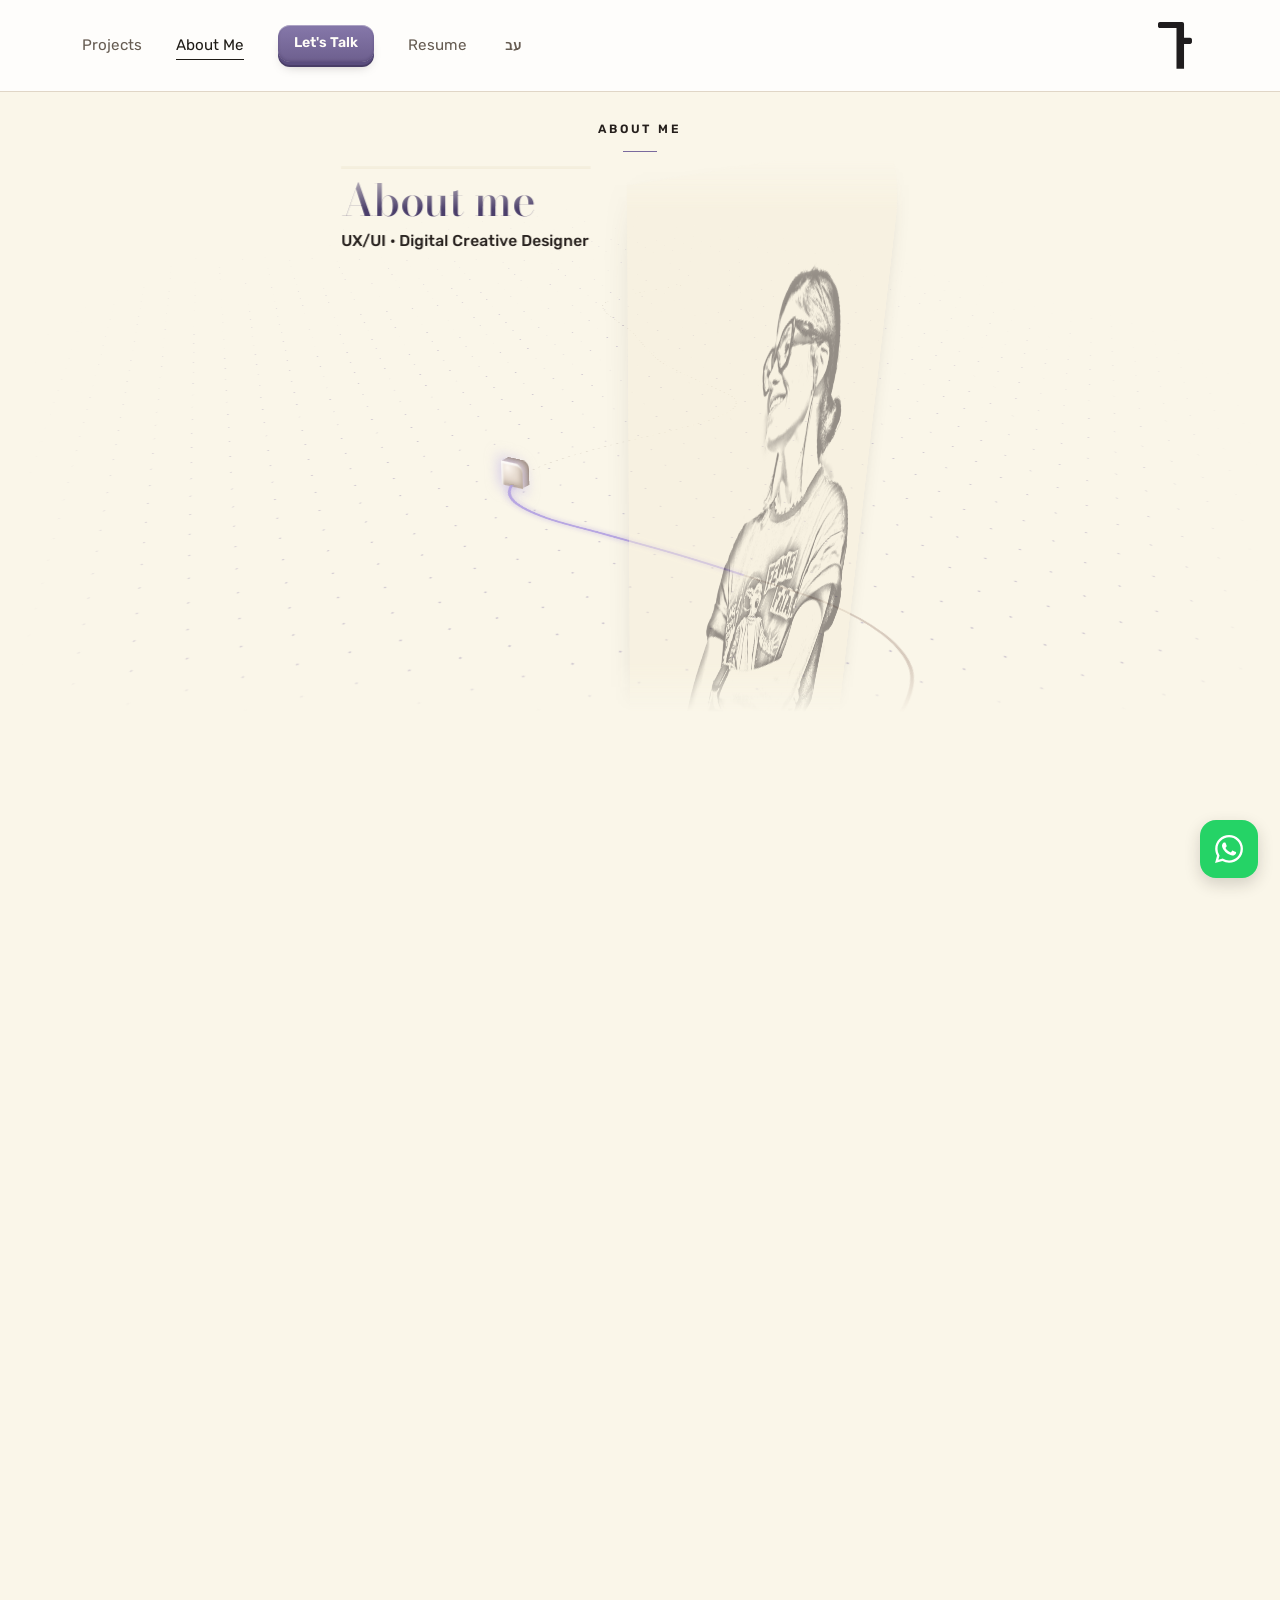
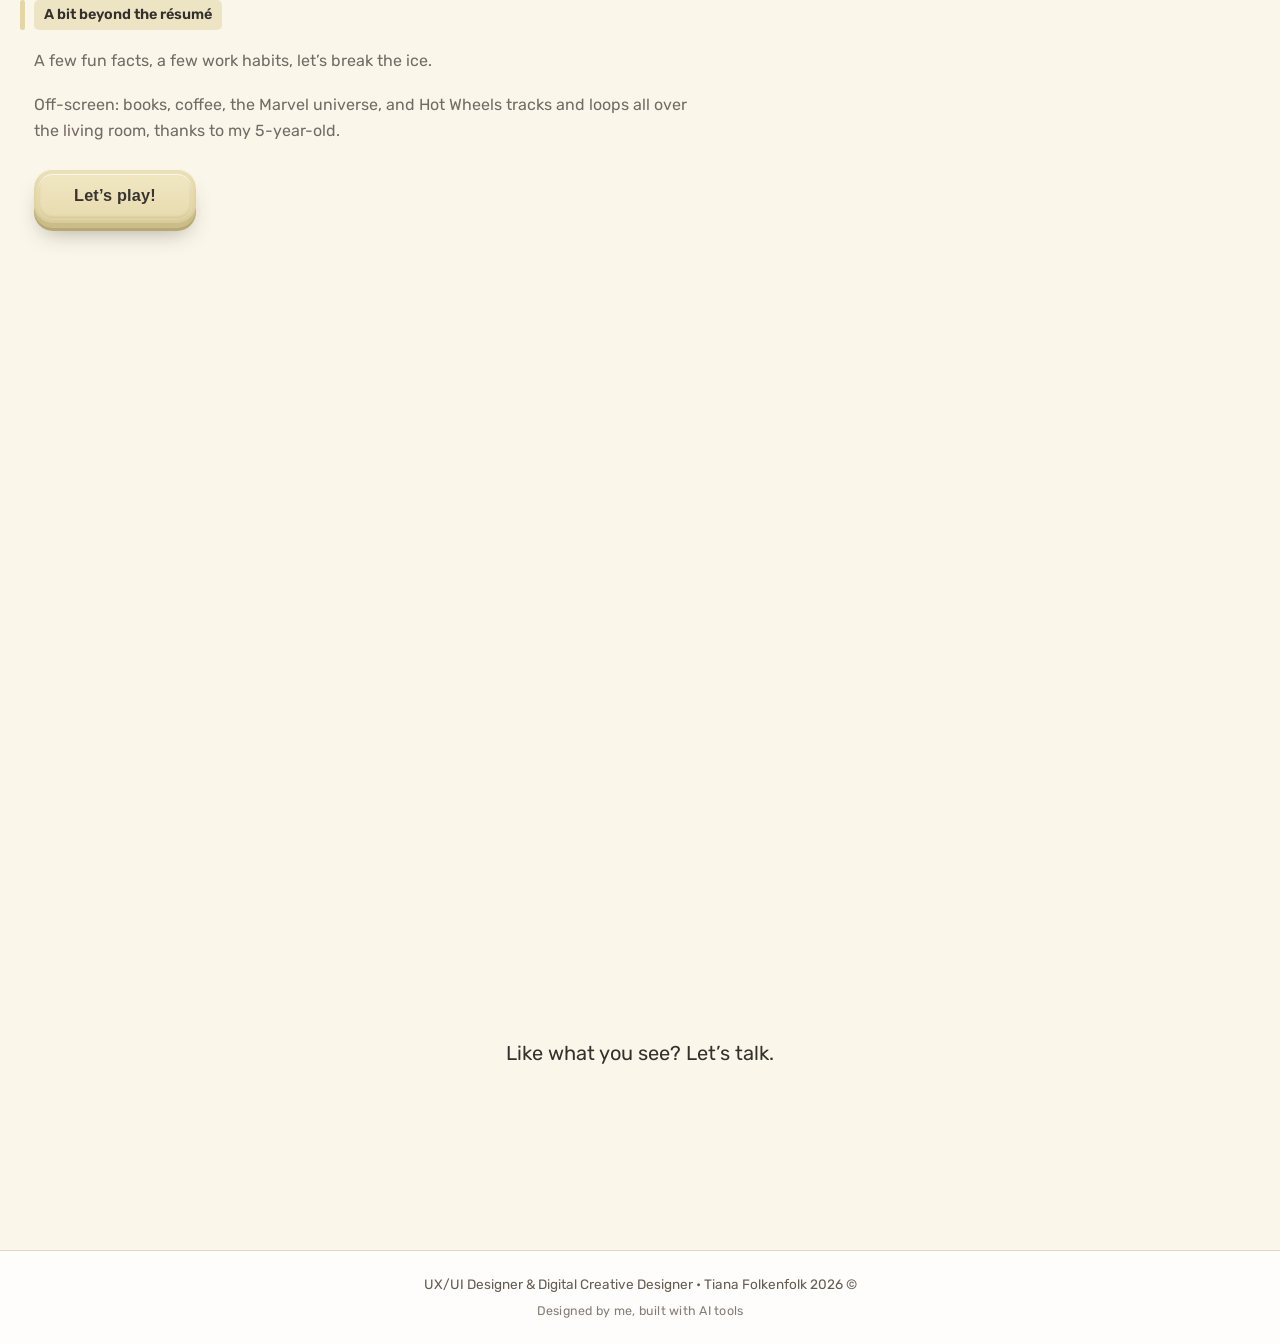
==== commit 1ed94e18: "תיקונים טכניים חדשים" ====
--- a/about.html
+++ b/about.html
@@ -2,15 +2,8 @@
 <html lang="en" dir="ltr" class="lang-en">
 <head>
 <script>(function(){try{if(localStorage.getItem('site-lang-v2')==='he'){var d=document.documentElement;d.lang='he';d.dir='rtl';d.classList.remove('lang-en');}}catch(e){}})();</script>
-<!-- Google tag (gtag.js) -->
-<script async src="https://www.googletagmanager.com/gtag/js?id=G-1SDQXED43L"></script>
-<script>
-  window.dataLayer = window.dataLayer || [];
-  function gtag(){dataLayer.push(arguments);}
-  gtag('js', new Date());
-
-  gtag('config', 'G-1SDQXED43L');
-</script>
+<!-- Analytics (GA4): production only, see js/analytics.js -->
+<script src="js/analytics.js"></script>
 <meta charset="UTF-8">
 <meta name="viewport" content="width=device-width, initial-scale=1.0">
 <title>About | Tiana Folkenfolk</title>
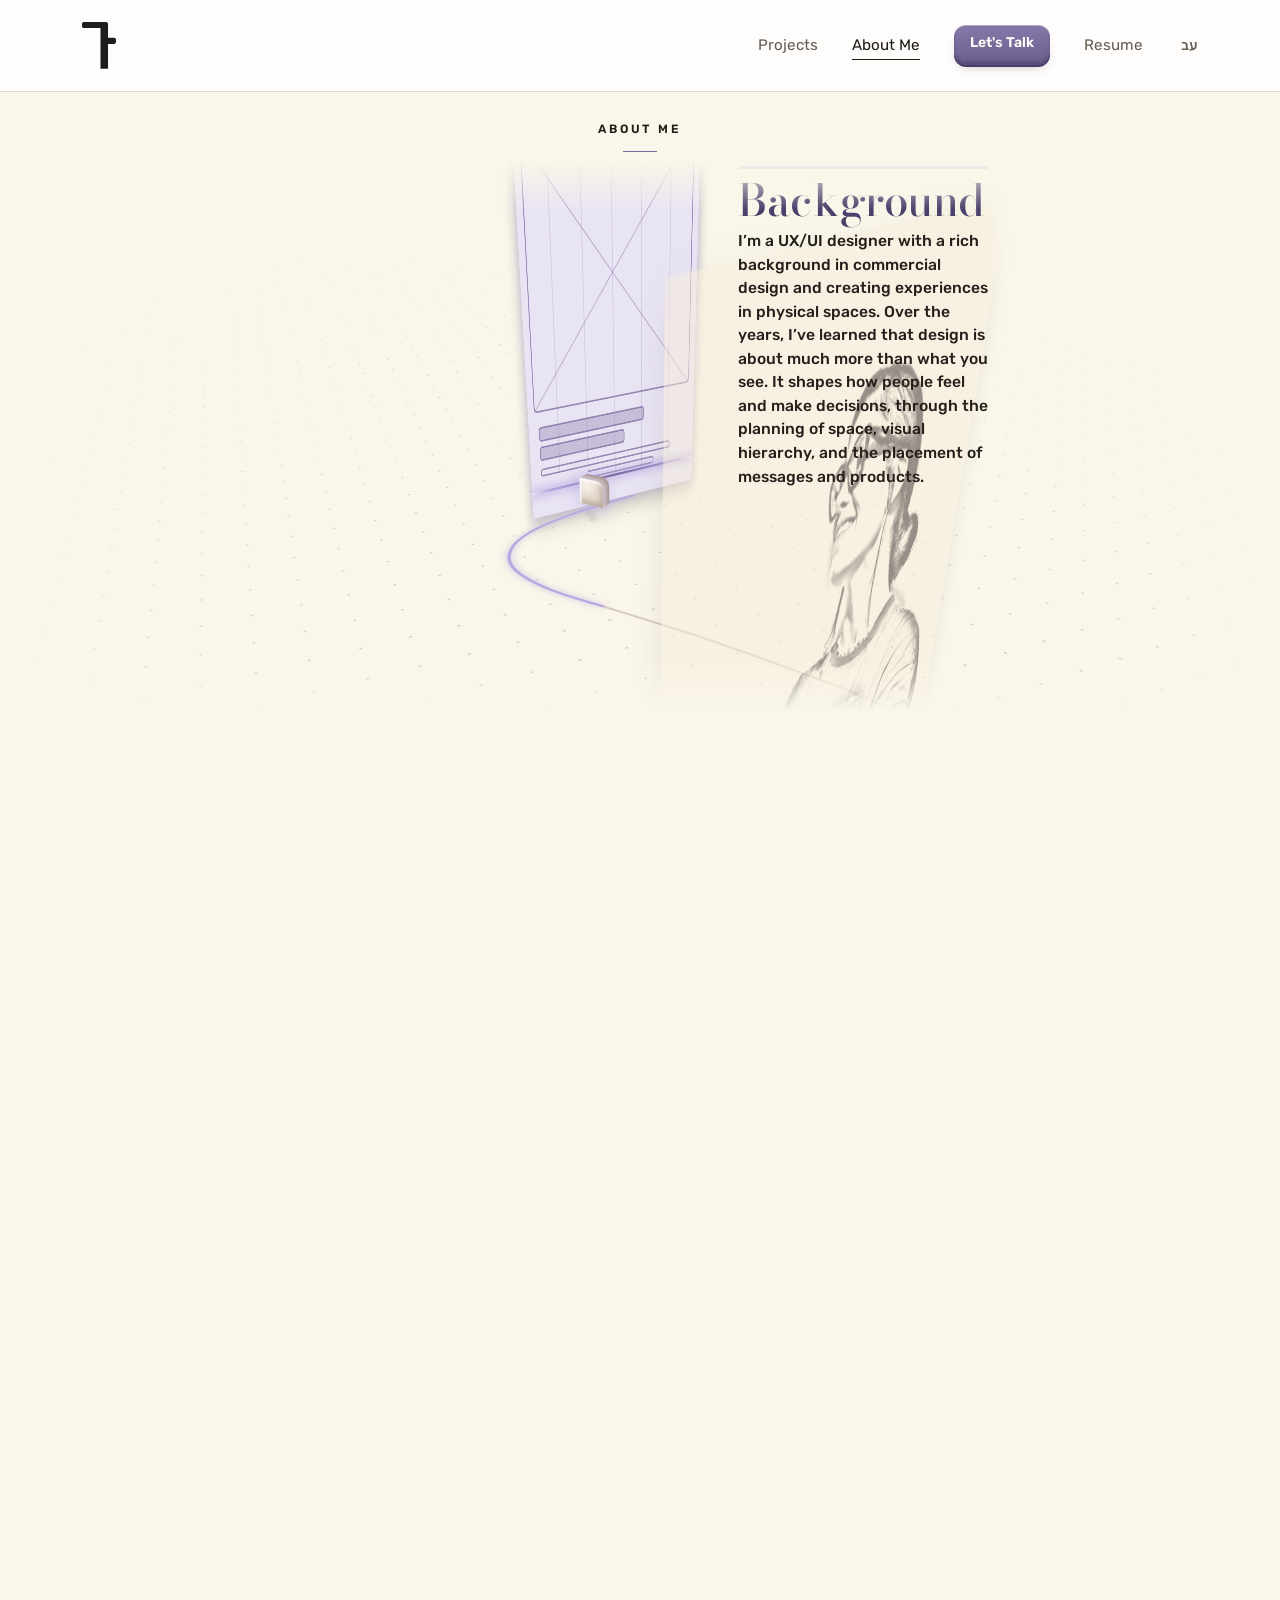
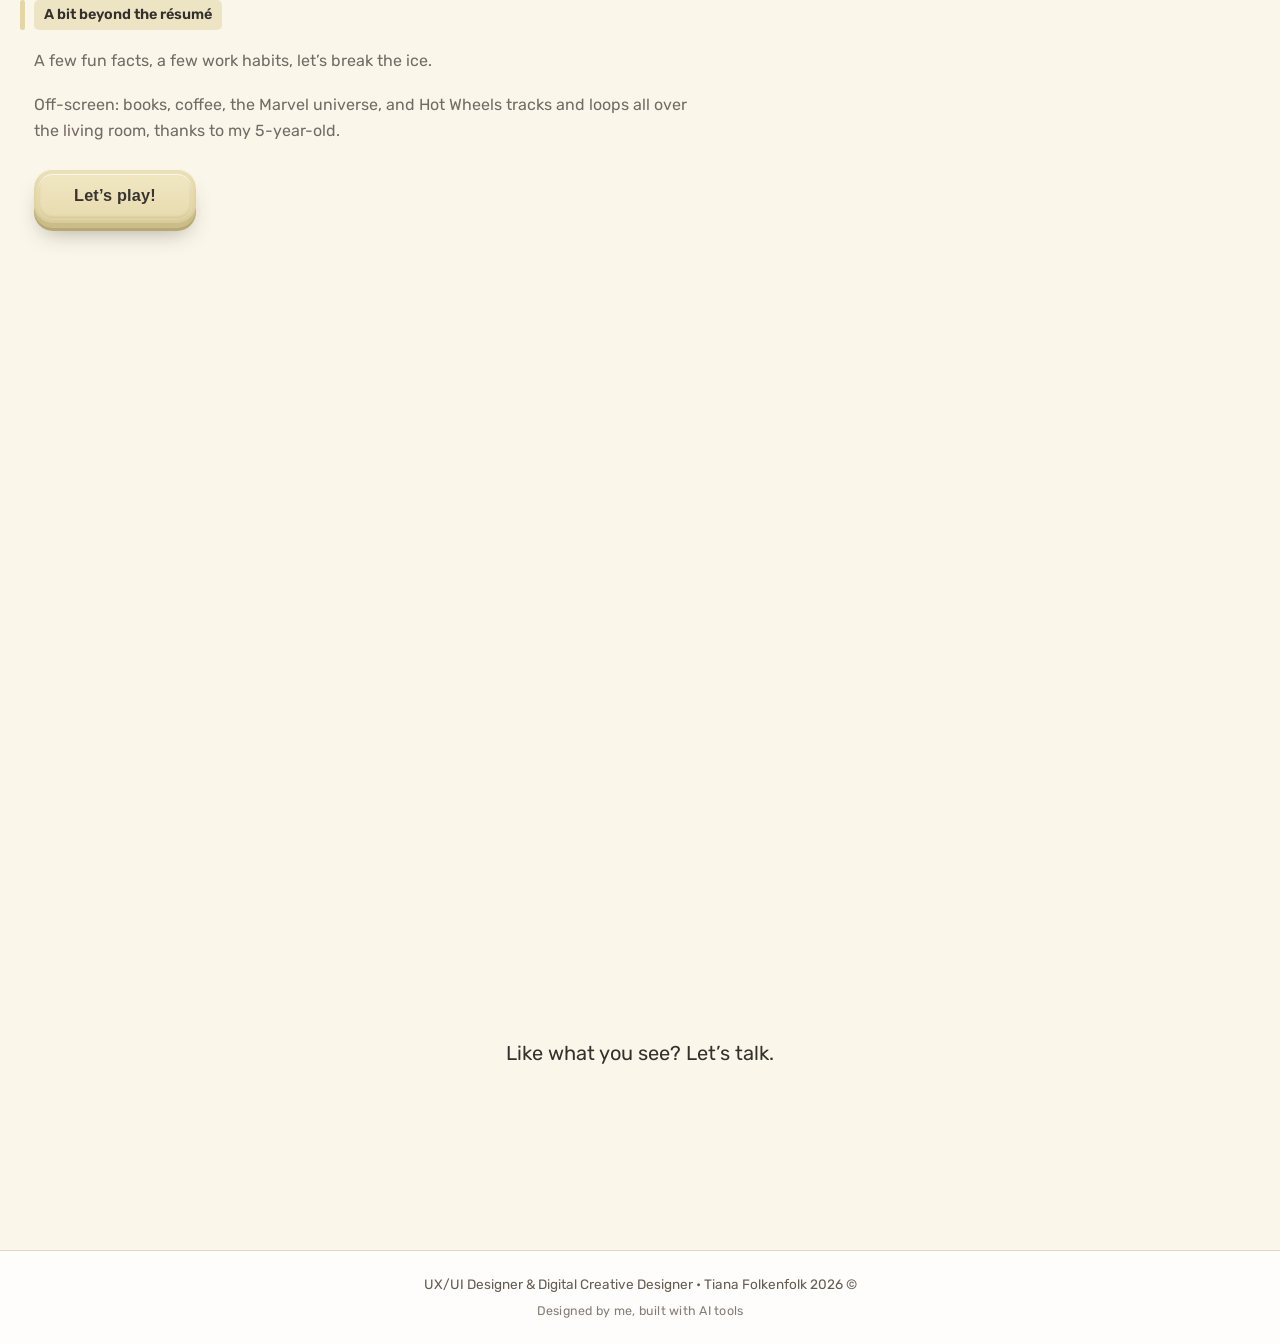
==== commit 81d180ec: "דיוקים" ====
--- a/about.html
+++ b/about.html
@@ -274,10 +274,6 @@
   </a>
 </div>
 
-<a href="https://wa.me/972525218873" target="_blank" rel="noopener" class="whatsapp-fab" data-i18n-aria="whatsapp-aria" aria-label="Send a WhatsApp message">
-  <svg viewBox="0 0 24 24"><path d="M17.472 14.382c-.297-.149-1.758-.867-2.03-.967-.273-.099-.471-.148-.67.15-.197.297-.767.966-.94 1.164-.173.199-.347.223-.644.075-.298-.15-1.255-.463-2.39-1.475-.883-.788-1.48-1.761-1.653-2.059-.173-.297-.018-.458.13-.606.134-.133.298-.347.446-.52.149-.174.198-.298.298-.497.099-.198.05-.371-.025-.52-.075-.149-.669-1.612-.916-2.207-.242-.579-.487-.5-.669-.51-.173-.008-.371-.01-.57-.01-.198 0-.52.074-.792.372-.272.297-1.04 1.016-1.04 2.479 0 1.462 1.065 2.875 1.213 3.074.149.198 2.096 3.2 5.077 4.487.709.306 1.262.489 1.694.625.712.227 1.36.195 1.871.118.571-.085 1.758-.719 2.006-1.413.248-.694.248-1.289.173-1.413-.074-.124-.272-.198-.57-.347m-5.421 7.403h-.004a9.87 9.87 0 01-5.031-1.378l-.361-.214-3.741.982.998-3.648-.235-.374a9.86 9.86 0 01-1.51-5.26c.001-5.45 4.436-9.884 9.888-9.884 2.64 0 5.122 1.03 6.988 2.898a9.825 9.825 0 012.893 6.994c-.003 5.45-4.437 9.884-9.885 9.884m8.413-18.297A11.815 11.815 0 0012.05 0C5.495 0 .16 5.335.157 11.892c0 2.096.547 4.142 1.588 5.945L.057 24l6.305-1.654a11.882 11.882 0 005.683 1.448h.005c6.554 0 11.89-5.335 11.893-11.893a11.821 11.821 0 00-3.48-8.413"/></svg>
-</a>
-
 <div class="flow-dot" id="flowDot" aria-hidden="true"><i class="flow-dot-core"><b></b></i></div>
 
 <script src="js/i18n-data.js"></script>
--- a/css/style.css
+++ b/css/style.css
@@ -1202,7 +1202,7 @@
 
 .work-desc{
   color: var(--text-muted);
-  font-size: .92rem;
+  font-size: 1rem;
   line-height:1.8;
   margin-bottom: 14px;
 }
@@ -1222,7 +1222,7 @@
 }
 
 .work-tools-label{
-  color: var(--text-faint);
+  color: var(--text-muted);
   font-size: .82rem;
   margin-inline-end: 2px;
 }
@@ -1921,7 +1921,7 @@
   box-shadow: 0 1px 0 rgba(255,255,255,.35) inset, 0 -2px 5px rgba(30,20,60,.25) inset, 0 1px 0 var(--key-side), 0 2px 0 var(--key-deep), 0 6px 10px -6px rgba(37,31,28,.4);
 }
 
-/* =====================================================================
+/* ==============================================================
    About flow: the logo's dot sets off a chain reaction (hero), then rolls
    down the page opening each stack. Shapes come from the site's own language:
    keycaps, pills, paper cards, the three pastel rails.
@@ -1983,7 +1983,7 @@
   --ds: 22px; --sh: 1;
 }
 @property --halo{ syntax: '<number>'; inherits: true; initial-value: 0; }
-.flow-dot{ --o1: 0px; --o2: 0px; --o3: calc(var(--ds) * .22 * var(--sh)); --b3: calc(var(--ds) * .3 * var(--sh)); --a3: calc(.16 * var(--sh)); --c1: #cdbfb1; --c2: #b9aa9a; --km: 0; --halo: 0; transition: --halo .6s ease; }
+.flow-dot{ --o1: calc(var(--ds) * .13 * var(--sh)); --o2: calc(var(--ds) * .1 * var(--sh)); --o3: calc(var(--ds) * .3 * var(--sh)); --b3: calc(var(--ds) * .42 * var(--sh)); --a3: calc(.22 * var(--sh)); --c1: #cbbcac; --c2: #b3a291; --km: 0; --halo: 0; transition: --halo .6s ease; }
 .flow-dot.is-key{ transition: opacity .22s ease; }
 .flow-dot-core{
   position: absolute; left: 0; top: 0; display: block;
@@ -1992,14 +1992,21 @@
 }
 .flow-dot-core b{
   position: absolute; inset: 0; border-radius: var(--r-tl, 0) var(--r-tr, 33%) var(--r-br, 0) var(--r-bl, 0); transform: rotate(var(--rot, 0rad));
-  background: radial-gradient(circle at 30% 24%, #fbf5ee 0, #eadfd4 38%, #d6c8ba 100%);
-  box-shadow: inset 1.5px 2px 1px rgba(255,255,255,.85), inset -2px -3px 4px rgba(120,98,78,.32);
+  background: radial-gradient(circle at 30% 22%, #fffaf3 0, #efe5da 34%, #d9ccbe 72%, #c9baaa 100%);
+  box-shadow: inset 1.5px 2px 1px rgba(255,255,255,.95), inset -2px -3.5px 5px rgba(110,88,68,.38), inset 0 -1px 0 rgba(255,255,255,.35);
 }
 /* at the very end the dot turns into the closing key: purple face + inner bevel fade in as it grows */
 .flow-dot-core b::before{ content: ""; position: absolute; inset: 0; border-radius: inherit; background: linear-gradient(180deg, #8678AA, #6D5F8E); opacity: var(--km); }
 .flow-dot-core b::after{ content: ""; position: absolute; inset: calc(5px * var(--km)); border-radius: calc(14px * var(--km)); background: linear-gradient(180deg, #7F70A3, #725F95); box-shadow: 0 1px 0 rgba(255,255,255,.3) inset; opacity: var(--km); }
 .btn.keycap.is-pending{ visibility: hidden; }
 .flow-dot.is-pop .flow-dot-core{ animation: dotPop .6s cubic-bezier(.3,1.4,.4,1); }
+.flow-dot.is-flip-y .flow-dot-core{ animation: dotFlipY .95s cubic-bezier(.45,.05,.3,1); }
+.flow-dot.is-flip-x .flow-dot-core{ animation: dotFlipX .95s cubic-bezier(.45,.05,.3,1); }
+.flow-dot.is-flip-t .flow-dot-core{ animation: dotFlipT 1s cubic-bezier(.45,.05,.3,1); }
+@keyframes dotFlipY{ 0%{ transform: perspective(110px) rotateY(0); } 100%{ transform: perspective(110px) rotateY(360deg); } }
+@keyframes dotFlipX{ 0%{ transform: perspective(110px) rotateX(0) scale(1); } 50%{ transform: perspective(110px) rotateX(180deg) scale(1.1); } 100%{ transform: perspective(110px) rotateX(360deg) scale(1); } }
+@keyframes dotFlipT{ 0%{ transform: perspective(110px) rotateX(0) rotateY(0); } 100%{ transform: perspective(110px) rotateX(-360deg) rotateY(180deg); } }
+@media (prefers-reduced-motion: reduce){ .flow-dot[class*="is-flip"] .flow-dot-core{ animation: none; } }
 @keyframes dotPop{ 0%{ transform: scale(0); } 100%{ transform: scale(1); } }
 .flow-dot.is-land .flow-dot-core{ animation: dotLand .5s cubic-bezier(.3,.7,.3,1); }
 @keyframes dotLand{ 0%{ transform: scale(1,1); } 30%{ transform: scale(1.3,.72); } 62%{ transform: scale(.9,1.12); } 100%{ transform: scale(1,1); } }
@@ -2327,7 +2334,7 @@
 .work-row--dogether .work-image img{ object-position: 50% 42%; }
 .work-row .work-tag{ font-size: .75rem; }
 .work-row .work-tools-label, .work-row .tool-pill, .work-row .rb-label, .work-row .rb-chip{ font-size: .84rem; }
-.work-content > .work-desc{ font-size: .94rem; line-height: 1.75; }
+.work-content > .work-desc{ font-size: 1rem; line-height: 1.75; }
 .work-row .work-btn{ font-size: .875rem; }
 .work-content > .work-tags{ margin-bottom: 18px; }
 .work-content h3{ margin-bottom: 22px; }
@@ -2399,7 +2406,7 @@
 .lh-bh{ position: absolute; left: -1px; right: -1px; bottom: 0; height: 3px; border-radius: 2px; z-index: 5; pointer-events: none; opacity: 0;
   background: linear-gradient(90deg, rgba(183,166,226,0), #B7A6E2 10%, #7A6A9E 50%, #B7A6E2 90%, rgba(183,166,226,0)); box-shadow: 0 0 12px 3px rgba(183,166,226,.8); }
 
-/* =====================================================================
+/* ==============================================================
    One key language across the site: cream keys (secondary / icons), purple keys (primary)
    ===================================================================== */
 .btn.keycap.keycap--cream{
@@ -2774,7 +2781,7 @@
 .lh-note{ font-size: 14.5px; line-height: 1.3; padding: 7px 11px; min-width: 112px; border-radius: 0 9px 0 0; border-inline-start-width: 3px; }
 .lh-note-pin{ width: 9px; height: 9px; margin: -4.5px 0 0 -4.5px; border-radius: 0 34% 0 0; }
 
-/* =====================================================================
+/* ==============================================================
    Cards wait, out of sight, until the line brings them in (after the hero); the line goes round each card of a stack in turn and lights it.
    Titles live in ONE place: along the card's side, large - never again as a second title on top.
    ===================================================================== */
@@ -2816,7 +2823,7 @@
   .stk--skills .stk-card{ min-height: 218px; }
 }
 
-/* =====================================================================
+/* ==============================================================
    Contact: the line is the telephone cord. It runs in to the payphone, follows the photo's own cord to the receiver, and the phone rings.
    ===================================================================== */
 .cl-rail{ z-index: 3; }
@@ -2923,7 +2930,7 @@
 .lh-rv.is-match .lh-note:not(.lh-match-note){ opacity: 0; }
 .lh-rv-ring{ box-sizing: border-box; }
 
-/* =====================================================================
+/* ==============================================================
    About stacks: the cards fan out to the side in depth (tilt, gaps, frosted glass), each with its title written normally at the top of its edge.
    Bigger cards, bigger type. On a phone there is no room beside the card, so the cards behind peek out above it, like folder tabs.
    ===================================================================== */
@@ -3102,7 +3109,7 @@
   .stk .stk-card:not(.is-front) .mag-fact-label, .stk .stk-card:not(.is-front) > :is(h2, h3, h4){ opacity: 0 !important; }
 }
 
-/* ======== Projects (home), desktop: the About card look + the dot ride ========
+/* ======== Projects (home), desktop: the About card look + the dot ride =
    Each case is one card (same paper, radius and shadow as the About cards). The cover is a "window" with the site's one big corner,
    tilted a little to the side in perspective, with one plane behind it. The dot comes down the margin and lights each card when it arrives. */
 .work-row .work-tag, .work-row .work-tags--b2b .work-tag, .work-row .work-tags--dogether .work-tag, .work-row .work-tags--mixmatch .work-tag{
@@ -3150,7 +3157,7 @@
 
   .work-content{ padding: 4px 0 0 !important; display: flex !important; flex-direction: column; align-items: flex-start; }
   .work-content h3{ font-size: 1.85rem; line-height: 1.18; margin: 0 0 16px; }
-  .work-content > .work-desc{ margin: 0 0 18px; font-size: .92rem; line-height: 1.7; max-width: none; }
+  .work-content > .work-desc{ margin: 0 0 18px; font-size: 1rem; line-height: 1.7; max-width: none; }
   .work-content > .work-tools{ margin-bottom: 10px !important; }
   .work-row .work-meta--results{ margin: 0 0 18px !important; }
   .work-content > .work-btn{ margin-top: 4px; }
@@ -3240,3 +3247,35 @@
 /* the closing line: the thought runs on one line, "Bye, heels." stands alone on the next */
 .hero .hero-closing{ max-width: none; }
 .hero-closing .bye{ display: block; }
+
+/* small role line above the home hero title */
+.hero p.hero-role{
+  font-size: .95rem;
+  font-weight: 600;
+  letter-spacing: .04em;
+  color: var(--text-muted);
+  margin-block: 0 10px;
+}
+
+/* scope row: chips on one line, same label colour as the other cards' result row */
+.work-row .work-meta--inline{ display: flex; flex-wrap: wrap; align-items: baseline; column-gap: 16px !important; row-gap: 2px !important; }
+.work-row .work-meta--inline .rb-chip{ display: inline; margin: 0; }
+.work-row .work-meta--inline .rb-label{ margin-inline-end: -8px; }
+
+/* project groups: one small heading per track, sitting close to its own cards */
+.works-section .work-group{ font-size: .85rem; font-weight: 700; letter-spacing: .12em; text-transform: uppercase; color: var(--text-muted); margin: 0 0 -40px; display: flex; align-items: center; gap: 14px; }
+.works-section .work-group::after{ content: ""; flex: 1; height: 1px; background: currentColor; opacity: .25; }
+.works-section .work-group--second{ margin-top: 24px; }
+@media (max-width: 760px){ .works-section .work-group{ margin-bottom: -28px; } }
+
+/* ---- Project cards: result/scope row now sits above the tools row ---- */
+.work-row .work-content > .work-meta--results{ margin-bottom: 10px !important; }
+.work-row .work-content > .work-tools{ margin-bottom: 18px !important; }
+
+/* ---- Header: logo sits at the start of the reading direction (left in English, right in Hebrew) ---- */
+.nav .brand{ order: -1; }
+
+/* ---- Mobile menu button: 44x44 touch target, icon stays aligned to the page edge ---- */
+@media (max-width: 860px){
+  .menu-toggle{ display: inline-flex; align-items: center; justify-content: center; min-width: 44px; min-height: 44px; padding: 0; margin-inline-end: -10px; order: 0; }
+}
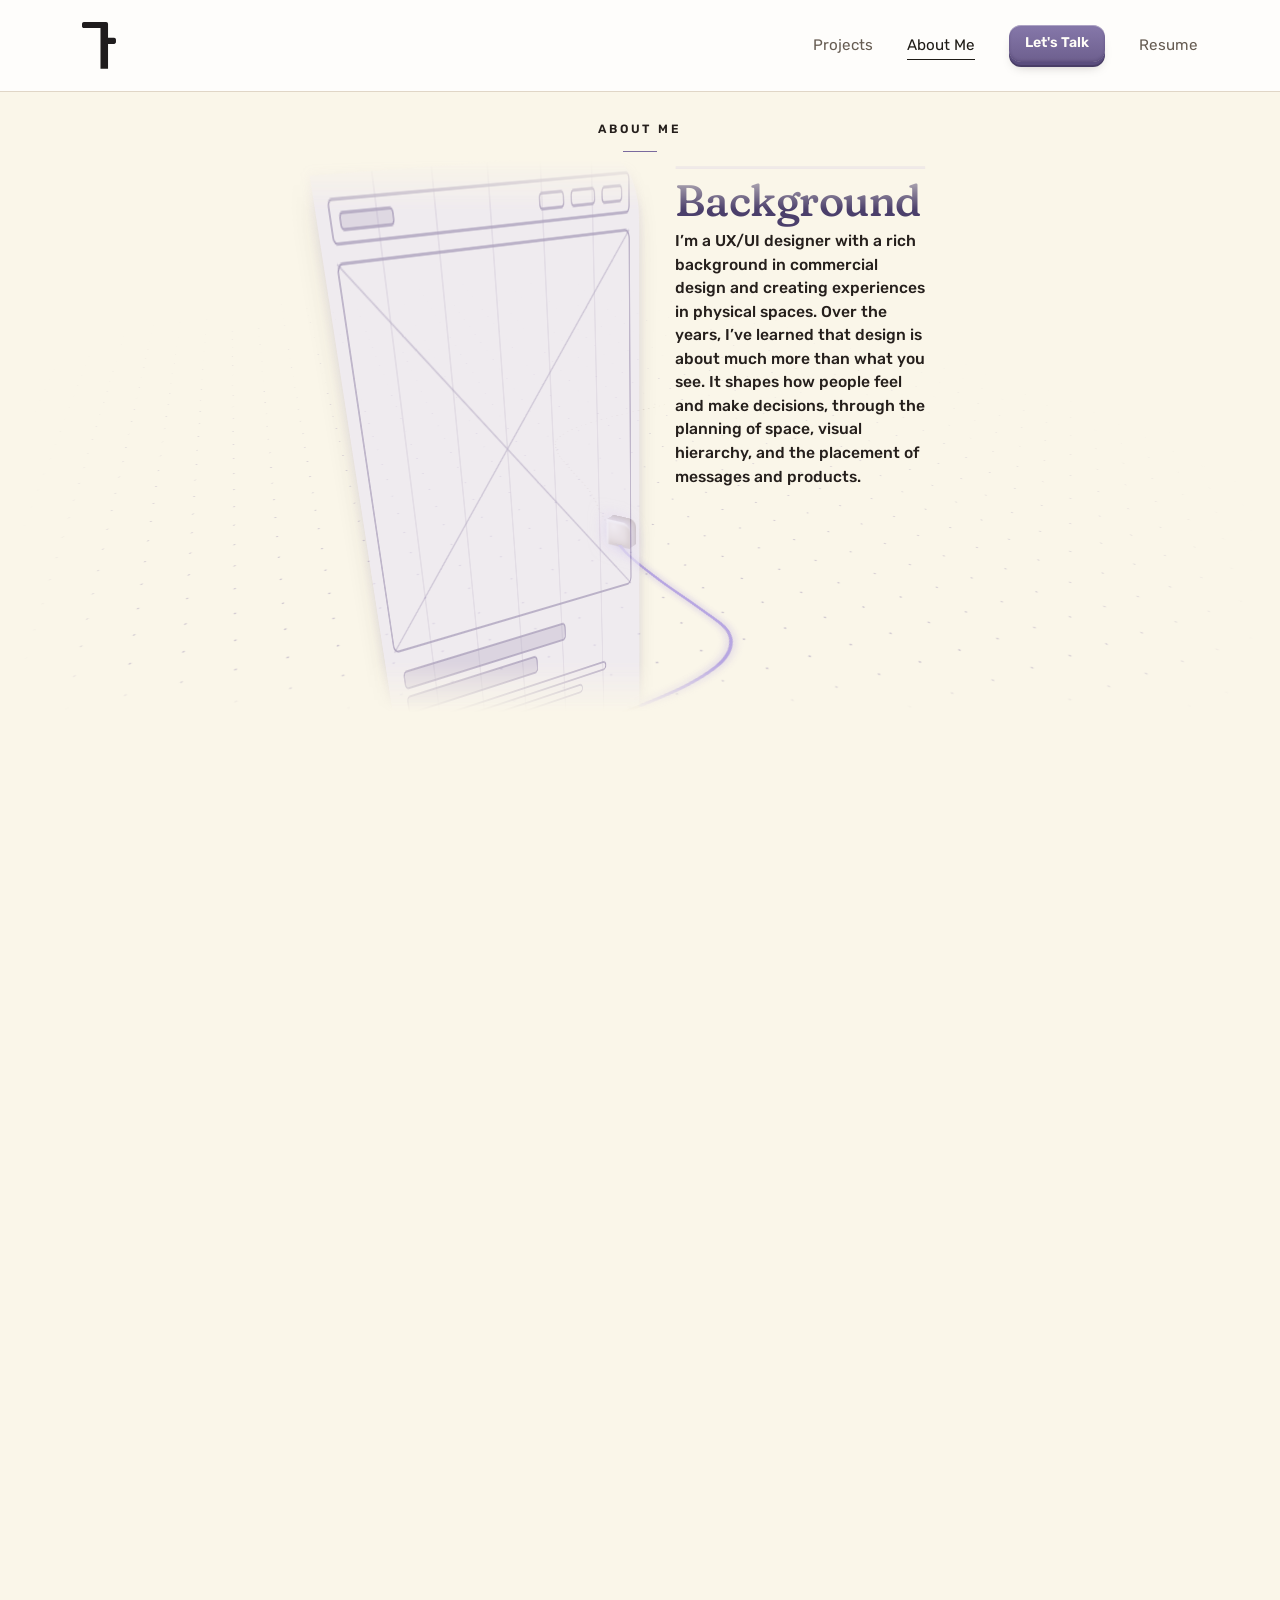
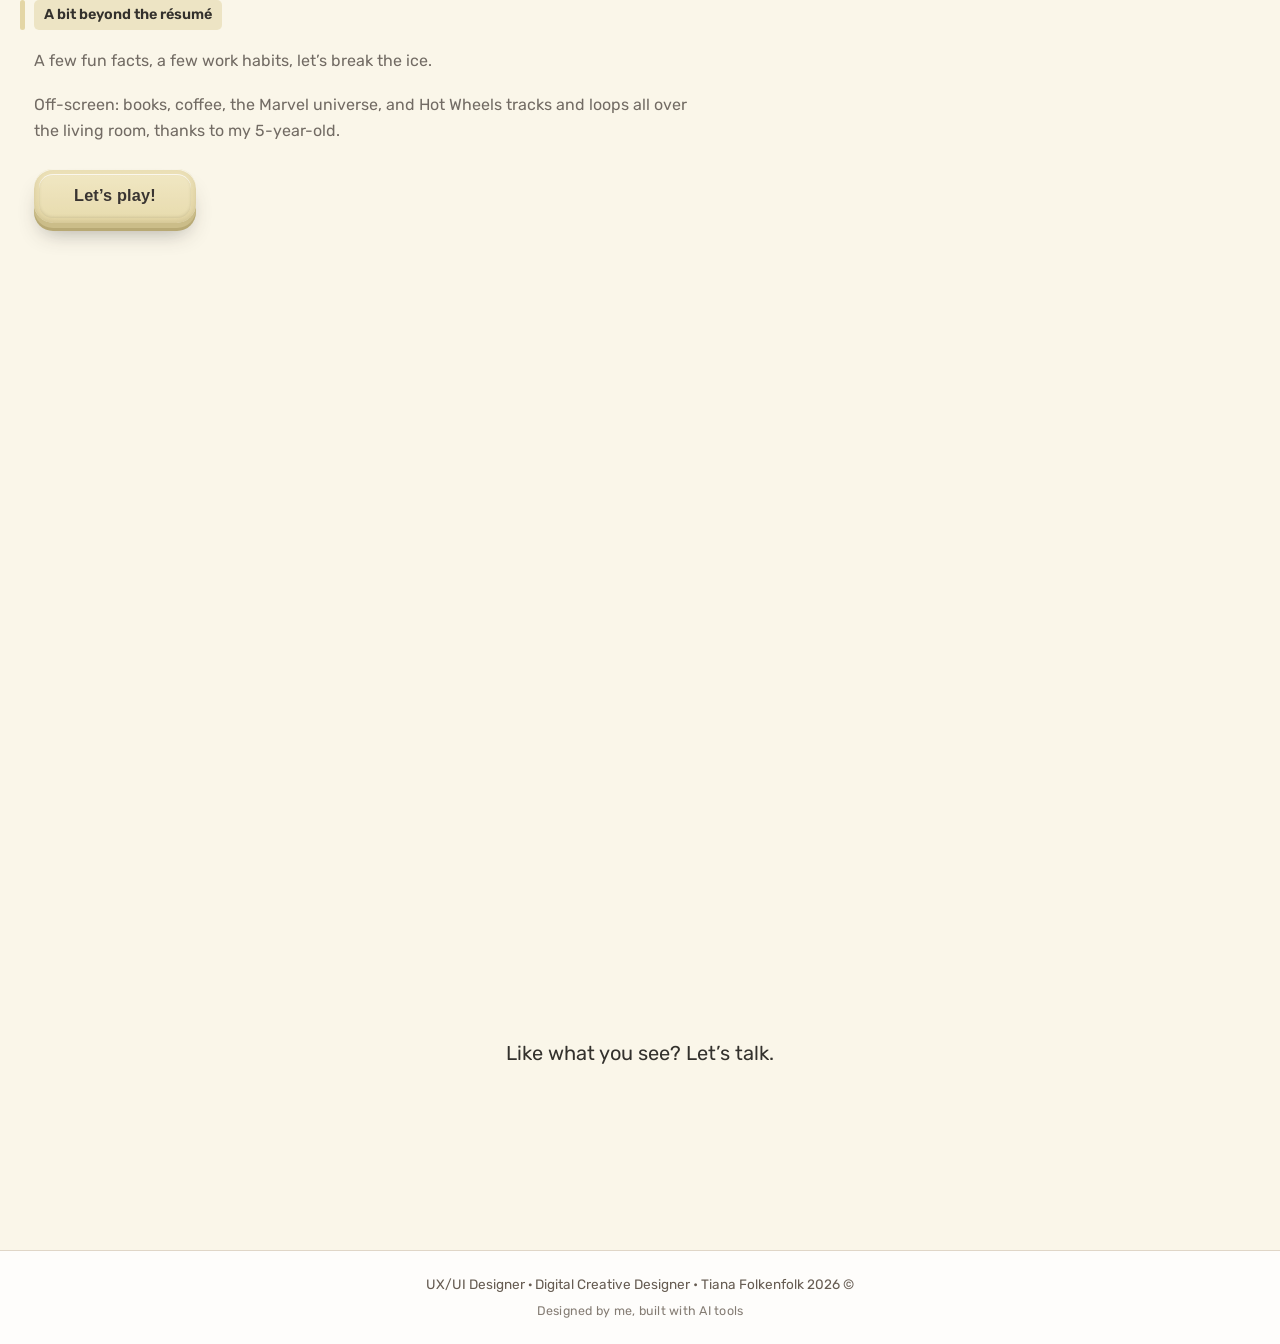
==== commit c8364a3a: "שינוי פונט, הסתרת גרסה בעברית" ====
--- a/about.html
+++ b/about.html
@@ -24,7 +24,7 @@
 <meta name="twitter:description" content="From retail and customer experience to UX/UI: skills, tools and background.">
 <meta name="twitter:image" content="https://tianaf-portfolio.vercel.app/assets/og-image.png">
 <link rel="preconnect" href="https://fonts.googleapis.com">
-<link href="https://fonts.googleapis.com/css2?family=Bodoni+Moda:ital,wght@0,400;0,500;0,600;1,400;1,500;1,600&family=Rubik:wght@400;500;600;700&display=swap" rel="stylesheet">
+<link href="https://fonts.googleapis.com/css2?family=Fraunces:ital,opsz,wght,SOFT@0,9..144,400..600,100;1,9..144,400..600,100&family=Rubik:wght@400;500;600;700&display=swap" rel="stylesheet">
 <link rel="stylesheet" href="css/style.css">
 <noscript><style>.lh .lh-rig{ opacity: 1 !important; }</style></noscript>
 </head>
@@ -263,7 +263,7 @@
 </main>
 
 <footer>
-  <div class="wrap" data-i18n="footer-text">UX/UI Designer &amp; Digital Creative Designer • Tiana Folkenfolk 2026 ©</div>
+  <div class="wrap" data-i18n="footer-text">UX/UI Designer · Digital Creative Designer • Tiana Folkenfolk 2026 ©</div>
   <div class="wrap footer-credit" data-i18n="footer-credit">Designed by me, built with AI tools</div>
 </footer>
 
--- a/css/style.css
+++ b/css/style.css
@@ -809,7 +809,7 @@
 .lang-en .lh-role{ white-space: nowrap; }
 .lh-T .lh-head{
   position: absolute; inset-inline: 22px; bottom: 22px; margin: 0; max-width: none; text-align: start;
-  color: #251f1c; font-family: 'Bodoni Moda', 'Rubik', serif; font-weight: 500;
+  color: #251f1c; font-family: 'Fraunces', 'Rubik', serif; font-variation-settings: "SOFT" 100, "WONK" 0; font-weight: 500;
   font-size: 23px; line-height: 1.18; letter-spacing: -.01em; opacity: 0;
 }
 .lh-T .lh-head em{ display: inline-block; font-style: italic; font-weight: 600; color: #7A6A9E; }
@@ -832,7 +832,7 @@
 .mag-body .mag-quote{
   border-top: 1px solid rgba(122,106,158,.4); border-bottom: 1px solid rgba(122,106,158,.4);
   padding: 22px 0; margin: 0 0 36px;
-  font-family: 'Bodoni Moda', 'Rubik', serif; font-style: italic; font-weight: 500;
+  font-family: 'Fraunces', 'Rubik', serif; font-variation-settings: "SOFT" 100, "WONK" 0; font-style: italic; font-weight: 500;
   font-size: clamp(19px, 2.4vw, 25px); line-height: 1.45; color: var(--text); max-width: 62ch;
   text-align: start;
   opacity: 0; transform: translateY(16px);
@@ -1056,7 +1056,7 @@
 
 .card h3,
 .card h2{
-  font-family: 'Bodoni Moda', 'Rubik', serif;
+  font-family: 'Fraunces', 'Rubik', serif; font-variation-settings: "SOFT" 100, "WONK" 0;
   font-size: 1.05rem;
   font-weight: 500;
   margin-bottom: 9px;
@@ -2060,7 +2060,7 @@
   display: flex; align-items: flex-start; justify-content: center; padding-top: 14px;
   background: transparent; border-radius: 13px 0 0 13px;
   writing-mode: vertical-rl; transform: rotate(180deg);
-  font-family: 'Bodoni Moda', 'Rubik', serif; font-size: .95rem; font-weight: 500; letter-spacing: .01em; color: #4b3f6b; white-space: nowrap; line-height: 1;
+  font-family: 'Fraunces', 'Rubik', serif; font-variation-settings: "SOFT" 100, "WONK" 0; font-size: .95rem; font-weight: 500; letter-spacing: .01em; color: #4b3f6b; white-space: nowrap; line-height: 1;
   transition: opacity .35s ease; pointer-events: none;
 }
 [dir="rtl"] .stk-spine{ border-radius: 0 13px 13px 0; transform: none; }
@@ -2199,7 +2199,7 @@
 
 /* one voice for every card title: the "Background / Digital Shift" labels use the same serif as the other card titles and as the spine, so the title doesn't change typeface when a card comes forward */
 .stk--story .mag-fact-label{
-  font-family: 'Bodoni Moda', 'Rubik', serif; font-size: 1.05rem; font-weight: 500;
+  font-family: 'Fraunces', 'Rubik', serif; font-variation-settings: "SOFT" 100, "WONK" 0; font-size: 1.05rem; font-weight: 500;
   letter-spacing: normal; text-transform: none; color: var(--text, #251f1c); margin: 0 0 9px;
 }
 
@@ -2655,7 +2655,7 @@
 /* text beside the layer that is being printed (written with it, then it settles into the cards below) */
 .lh-bgtext{ position: absolute; inset: 0; pointer-events: none; z-index: 2; }
 .lh-bgb{ position: absolute; left: 0; top: 0; width: clamp(140px, 42vw, 230px); opacity: 0; will-change: transform, opacity, clip-path; text-align: start; }
-.lh-bgb-t{ font-family: 'Bodoni Moda', 'Rubik', serif; font-weight: 500; font-size: clamp(28px, 7.6vw, 40px); line-height: 1.05; letter-spacing: -.01em; color: #4b3f6b; margin-bottom: 6px; padding-top: 2px; }
+.lh-bgb-t{ font-family: 'Fraunces', 'Rubik', serif; font-variation-settings: "SOFT" 100, "WONK" 0; font-weight: 500; font-size: clamp(28px, 7.6vw, 40px); line-height: 1.05; letter-spacing: -.01em; color: #4b3f6b; margin-bottom: 6px; padding-top: 2px; }
 .lh-bgb-b{ font-size: .9rem; line-height: 1.5; color: #251f1c; font-weight: 500; }
 .lh-bgb-b--big{ font-size: .88rem; }
 .lh-bgb-b strong{ color: #6D5F8E; font-weight: 700; }
@@ -2699,7 +2699,7 @@
 .mag-fact--quote .mag-fact-label{ margin-bottom: 0; }
 .mag-fact-lead{ margin: 0; font-size: .88rem; line-height: 1.65; color: var(--text-muted); text-align: start; }
 .mag-fact-quote{
-  margin: 0; font-family: 'Bodoni Moda', 'Rubik', serif; font-style: italic; font-weight: 500;
+  margin: 0; font-family: 'Fraunces', 'Rubik', serif; font-variation-settings: "SOFT" 100, "WONK" 0; font-style: italic; font-weight: 500;
   font-size: clamp(1.1rem, 2.1vw, 1.38rem); line-height: 1.4; color: var(--text); text-align: start;
 }
 .mag-fact-quote strong{ color: #7A6A9E; font-weight: 700; font-style: normal; }
@@ -2766,7 +2766,7 @@
 .lh-T .lh-head{ display: none; }
 .page-hero h1.lh-title, .lh-title{
   margin: 6px auto 16px; max-width: 22em; text-align: center;
-  font-family: 'Bodoni Moda', 'Rubik', serif; font-weight: 500; font-size: clamp(1.55rem, 3.1vw, 2.15rem); line-height: 1.22; letter-spacing: -.01em; color: #251f1c;
+  font-family: 'Fraunces', 'Rubik', serif; font-variation-settings: "SOFT" 100, "WONK" 0; font-weight: 500; font-size: clamp(1.45rem, 2.9vw, 2rem); line-height: 1.22; letter-spacing: -.01em; color: #251f1c;
 }
 .lh-title em{ font-style: normal; font-weight: inherit; color: #7A6A9E; }   /* the new pair is picked out by colour only, no italic */
 /* the headline is always two lines, the break after the comma; each line stays on one line and the type scales down to fit */
@@ -3250,10 +3250,10 @@
 
 /* small role line above the home hero title */
 .hero p.hero-role{
-  font-size: .95rem;
-  font-weight: 600;
-  letter-spacing: .04em;
-  color: var(--text-muted);
+  font-size: .875rem;
+  font-weight: 500;
+  letter-spacing: .03em;
+  color: #6e645a;
   margin-block: 0 10px;
 }
 
@@ -3279,3 +3279,12 @@
 @media (max-width: 860px){
   .menu-toggle{ display: inline-flex; align-items: center; justify-content: center; min-width: 44px; min-height: 44px; padding: 0; margin-inline-end: -10px; order: 0; }
 }
+
+/* B2B now has a full-bleed cover like the other projects: fill the stage, no padding or backing colour */
+.work-row--b2b .work-image img{ object-fit: cover !important; padding: 0 !important; background: none !important; }
+
+/* the headline serif is a little wider than the old one: let it wrap on narrow phones */
+@media (max-width: 520px){ .lh-title{ white-space: normal; } }
+
+/* Hebrew version is paused: hide the language toggle (see HEBREW_ENABLED in js/i18n.js) */
+html.he-off .lang-toggle, html.he-off li:has(> .lang-toggle){ display: none !important; }
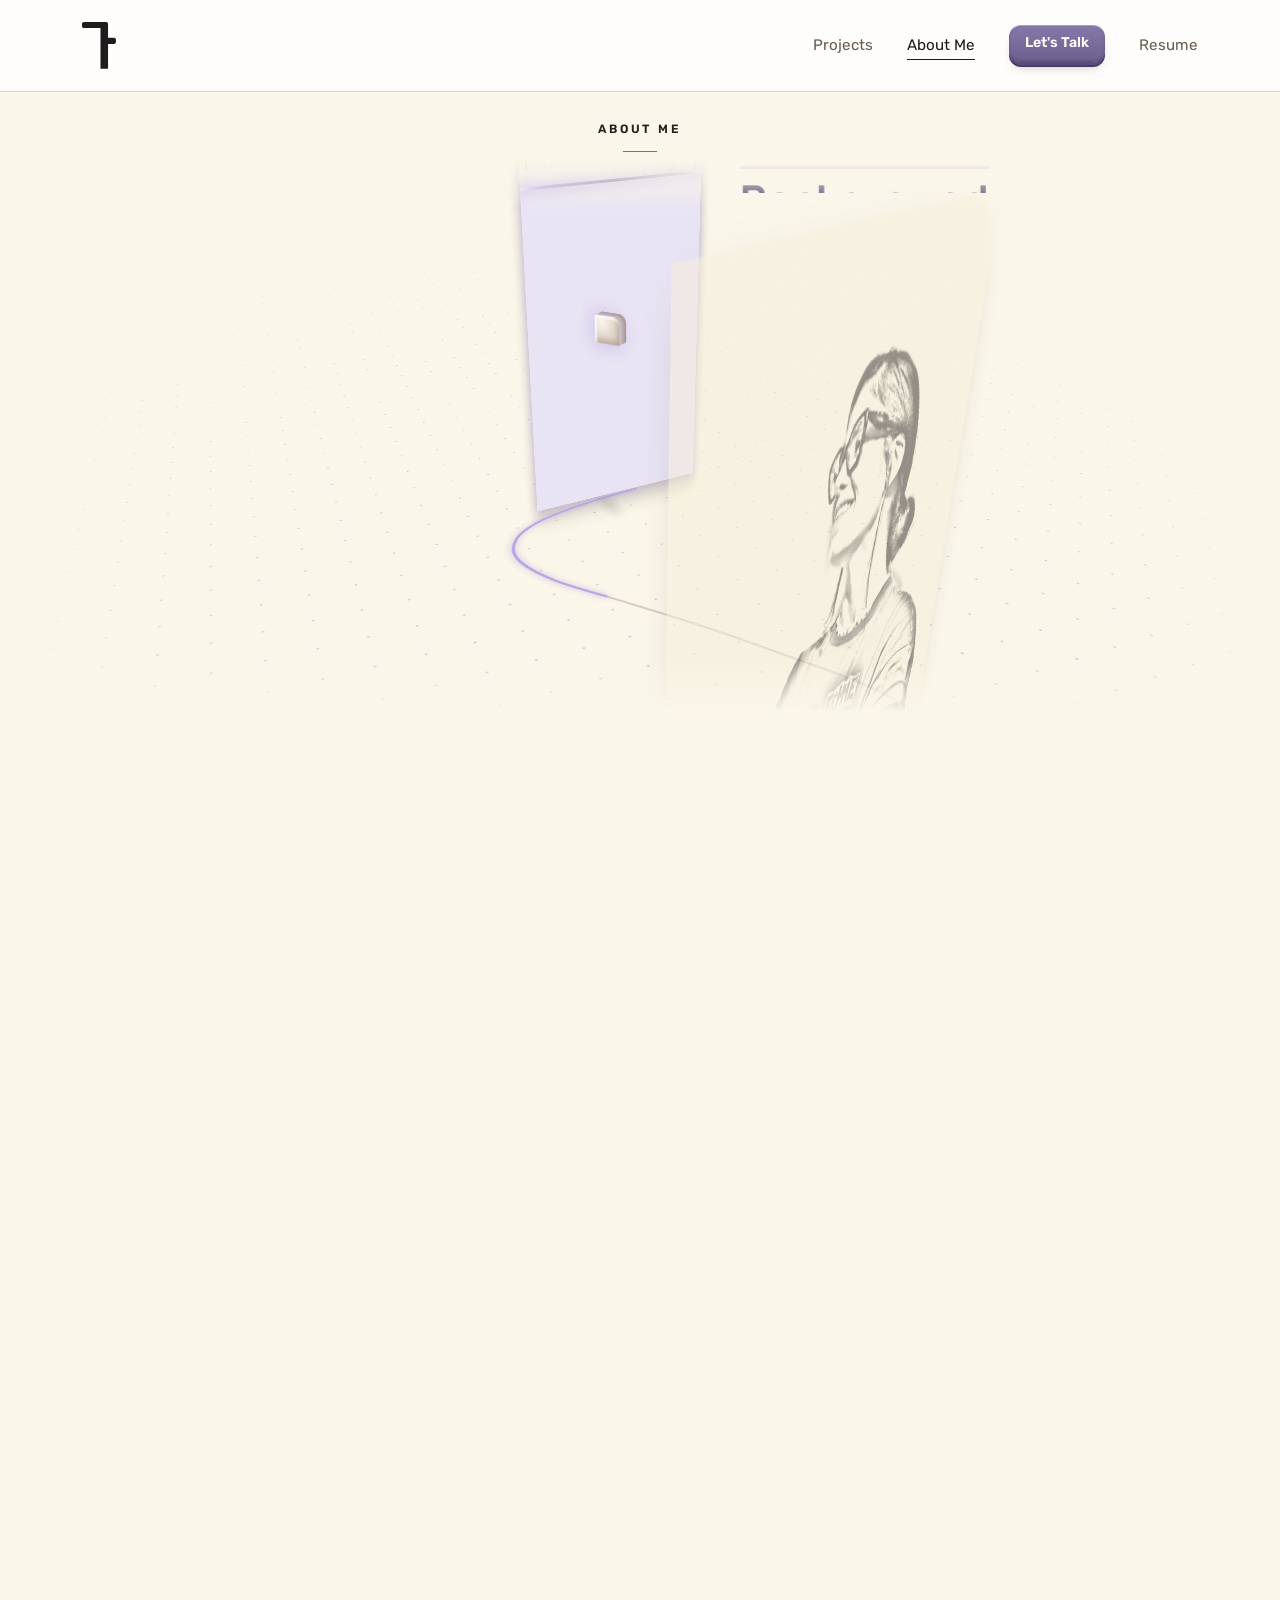
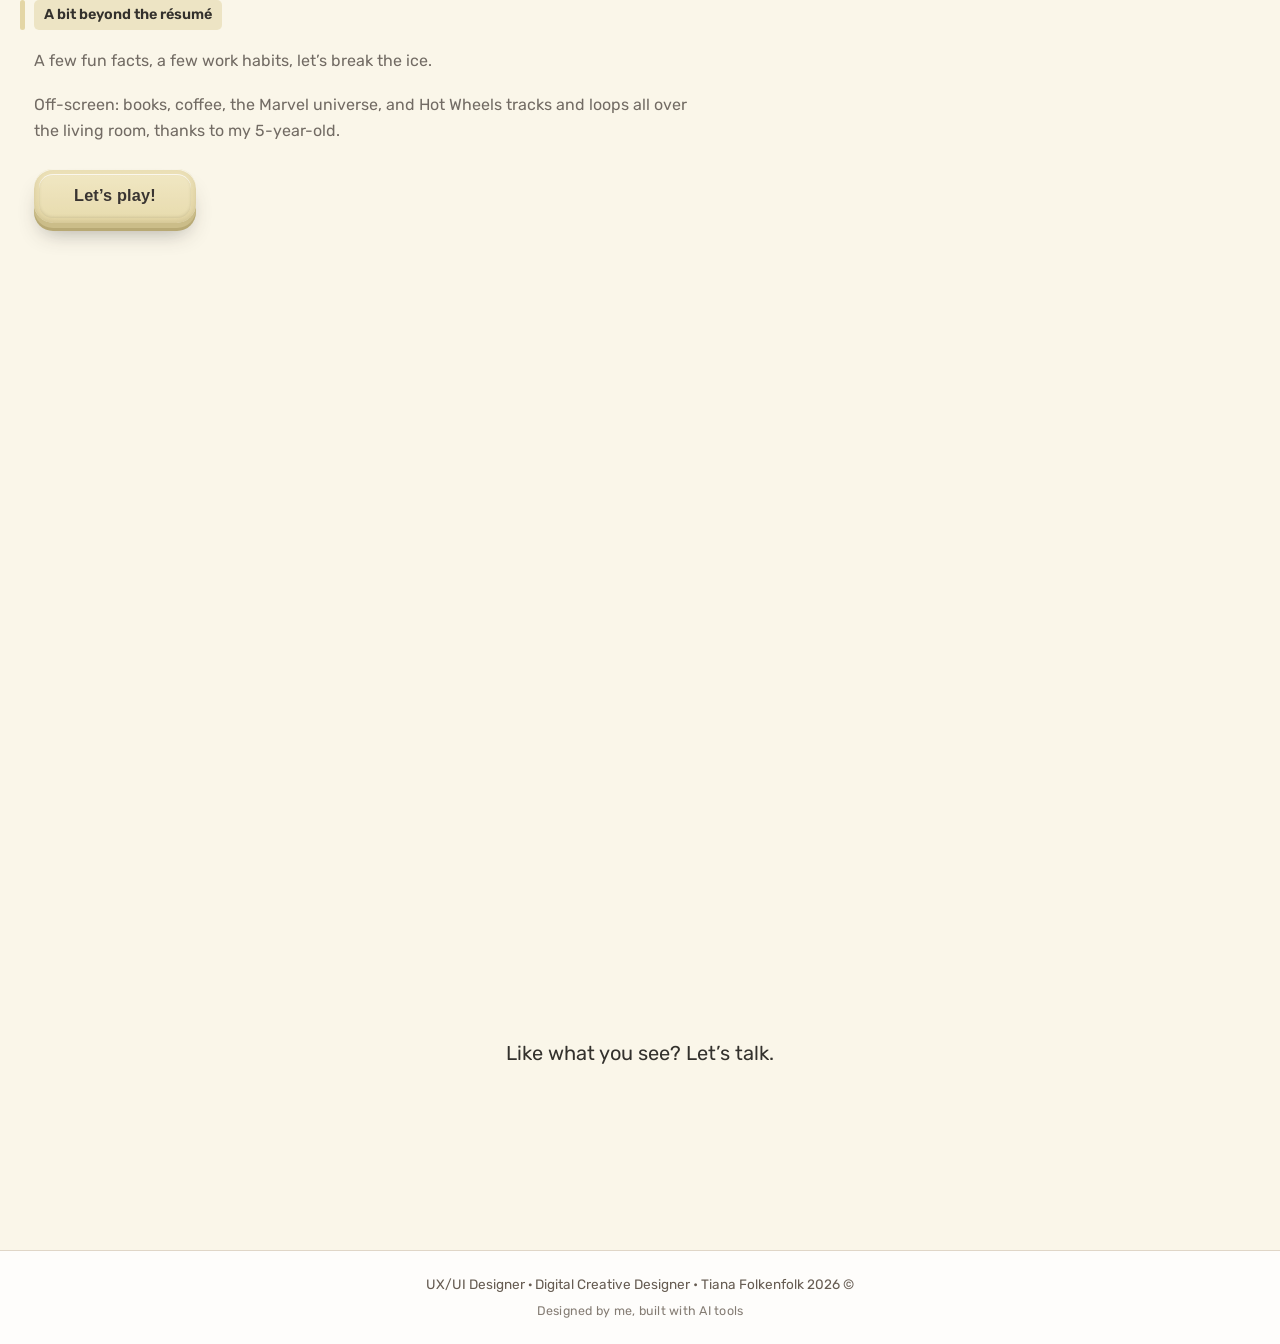
==== commit 9cec441e: "שינוי פונט בכותרות" ====
--- a/about.html
+++ b/about.html
@@ -24,7 +24,7 @@
 <meta name="twitter:description" content="From retail and customer experience to UX/UI: skills, tools and background.">
 <meta name="twitter:image" content="https://tianaf-portfolio.vercel.app/assets/og-image.png">
 <link rel="preconnect" href="https://fonts.googleapis.com">
-<link href="https://fonts.googleapis.com/css2?family=Fraunces:ital,opsz,wght,SOFT@0,9..144,400..600,100;1,9..144,400..600,100&family=Rubik:wght@400;500;600;700&display=swap" rel="stylesheet">
+<link href="https://fonts.googleapis.com/css2?family=Manrope:wght@400..800&family=Rubik:wght@400;500;600;700&display=swap" rel="stylesheet">
 <link rel="stylesheet" href="css/style.css">
 <noscript><style>.lh .lh-rig{ opacity: 1 !important; }</style></noscript>
 </head>
--- a/css/style.css
+++ b/css/style.css
@@ -809,10 +809,10 @@
 .lang-en .lh-role{ white-space: nowrap; }
 .lh-T .lh-head{
   position: absolute; inset-inline: 22px; bottom: 22px; margin: 0; max-width: none; text-align: start;
-  color: #251f1c; font-family: 'Fraunces', 'Rubik', serif; font-variation-settings: "SOFT" 100, "WONK" 0; font-weight: 500;
+  color: #251f1c; font-family: 'Manrope', 'Rubik', sans-serif; font-weight: 600;
   font-size: 23px; line-height: 1.18; letter-spacing: -.01em; opacity: 0;
 }
-.lh-T .lh-head em{ display: inline-block; font-style: italic; font-weight: 600; color: #7A6A9E; }
+.lh-T .lh-head em{ display: inline-block; font-style: normal; font-weight: 700; color: #7A6A9E; }
 
 /* before JS runs the stage stays empty (the portrait must not flash at the start of the animation); about.html's <noscript> shows it when there is no JS */
 .lh:not(.lh-ready) .lh-rig{ opacity: 0; }
@@ -832,7 +832,7 @@
 .mag-body .mag-quote{
   border-top: 1px solid rgba(122,106,158,.4); border-bottom: 1px solid rgba(122,106,158,.4);
   padding: 22px 0; margin: 0 0 36px;
-  font-family: 'Fraunces', 'Rubik', serif; font-variation-settings: "SOFT" 100, "WONK" 0; font-style: italic; font-weight: 500;
+  font-family: 'Manrope', 'Rubik', sans-serif; font-weight: 600;
   font-size: clamp(19px, 2.4vw, 25px); line-height: 1.45; color: var(--text); max-width: 62ch;
   text-align: start;
   opacity: 0; transform: translateY(16px);
@@ -1056,7 +1056,7 @@
 
 .card h3,
 .card h2{
-  font-family: 'Fraunces', 'Rubik', serif; font-variation-settings: "SOFT" 100, "WONK" 0;
+  font-family: 'Manrope', 'Rubik', sans-serif;
   font-size: 1.05rem;
   font-weight: 500;
   margin-bottom: 9px;
@@ -2060,7 +2060,7 @@
   display: flex; align-items: flex-start; justify-content: center; padding-top: 14px;
   background: transparent; border-radius: 13px 0 0 13px;
   writing-mode: vertical-rl; transform: rotate(180deg);
-  font-family: 'Fraunces', 'Rubik', serif; font-variation-settings: "SOFT" 100, "WONK" 0; font-size: .95rem; font-weight: 500; letter-spacing: .01em; color: #4b3f6b; white-space: nowrap; line-height: 1;
+  font-family: 'Manrope', 'Rubik', sans-serif; font-size: .95rem; font-weight: 600; letter-spacing: .01em; color: #4b3f6b; white-space: nowrap; line-height: 1;
   transition: opacity .35s ease; pointer-events: none;
 }
 [dir="rtl"] .stk-spine{ border-radius: 0 13px 13px 0; transform: none; }
@@ -2199,7 +2199,7 @@
 
 /* one voice for every card title: the "Background / Digital Shift" labels use the same serif as the other card titles and as the spine, so the title doesn't change typeface when a card comes forward */
 .stk--story .mag-fact-label{
-  font-family: 'Fraunces', 'Rubik', serif; font-variation-settings: "SOFT" 100, "WONK" 0; font-size: 1.05rem; font-weight: 500;
+  font-family: 'Manrope', 'Rubik', sans-serif; font-size: 1.05rem; font-weight: 600;
   letter-spacing: normal; text-transform: none; color: var(--text, #251f1c); margin: 0 0 9px;
 }
 
@@ -2655,7 +2655,7 @@
 /* text beside the layer that is being printed (written with it, then it settles into the cards below) */
 .lh-bgtext{ position: absolute; inset: 0; pointer-events: none; z-index: 2; }
 .lh-bgb{ position: absolute; left: 0; top: 0; width: clamp(140px, 42vw, 230px); opacity: 0; will-change: transform, opacity, clip-path; text-align: start; }
-.lh-bgb-t{ font-family: 'Fraunces', 'Rubik', serif; font-variation-settings: "SOFT" 100, "WONK" 0; font-weight: 500; font-size: clamp(28px, 7.6vw, 40px); line-height: 1.05; letter-spacing: -.01em; color: #4b3f6b; margin-bottom: 6px; padding-top: 2px; }
+.lh-bgb-t{ font-family: 'Manrope', 'Rubik', sans-serif; font-weight: 700; font-size: clamp(28px, 7.6vw, 40px); line-height: 1.05; letter-spacing: -.02em; color: #4b3f6b; margin-bottom: 6px; padding-top: 2px; }
 .lh-bgb-b{ font-size: .9rem; line-height: 1.5; color: #251f1c; font-weight: 500; }
 .lh-bgb-b--big{ font-size: .88rem; }
 .lh-bgb-b strong{ color: #6D5F8E; font-weight: 700; }
@@ -2699,7 +2699,7 @@
 .mag-fact--quote .mag-fact-label{ margin-bottom: 0; }
 .mag-fact-lead{ margin: 0; font-size: .88rem; line-height: 1.65; color: var(--text-muted); text-align: start; }
 .mag-fact-quote{
-  margin: 0; font-family: 'Fraunces', 'Rubik', serif; font-variation-settings: "SOFT" 100, "WONK" 0; font-style: italic; font-weight: 500;
+  margin: 0; font-family: 'Manrope', 'Rubik', sans-serif; font-weight: 600;
   font-size: clamp(1.1rem, 2.1vw, 1.38rem); line-height: 1.4; color: var(--text); text-align: start;
 }
 .mag-fact-quote strong{ color: #7A6A9E; font-weight: 700; font-style: normal; }
@@ -2766,7 +2766,7 @@
 .lh-T .lh-head{ display: none; }
 .page-hero h1.lh-title, .lh-title{
   margin: 6px auto 16px; max-width: 22em; text-align: center;
-  font-family: 'Fraunces', 'Rubik', serif; font-variation-settings: "SOFT" 100, "WONK" 0; font-weight: 500; font-size: clamp(1.45rem, 2.9vw, 2rem); line-height: 1.22; letter-spacing: -.01em; color: #251f1c;
+  font-family: 'Manrope', 'Rubik', sans-serif; font-weight: 700; font-size: clamp(1.45rem, 2.9vw, 2rem); line-height: 1.22; letter-spacing: -.02em; color: #251f1c;
 }
 .lh-title em{ font-style: normal; font-weight: inherit; color: #7A6A9E; }   /* the new pair is picked out by colour only, no italic */
 /* the headline is always two lines, the break after the comma; each line stays on one line and the type scales down to fit */
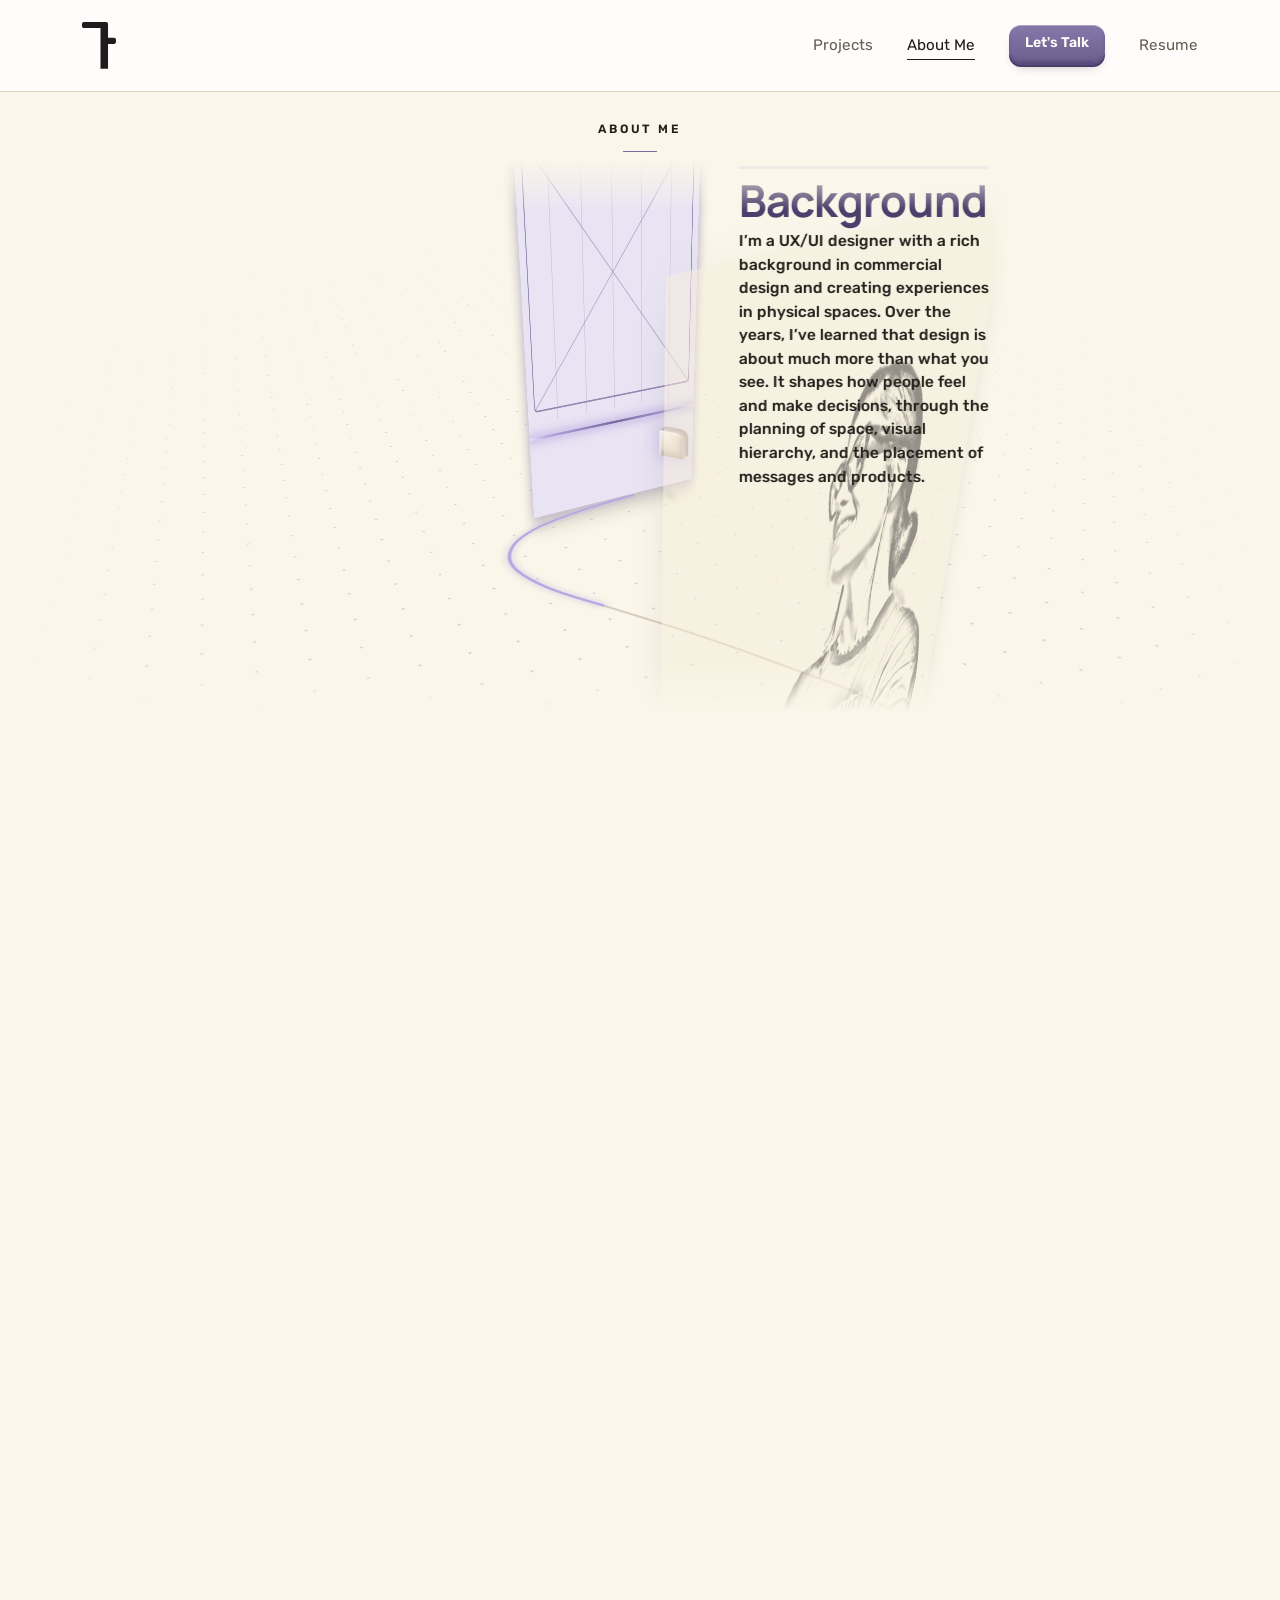
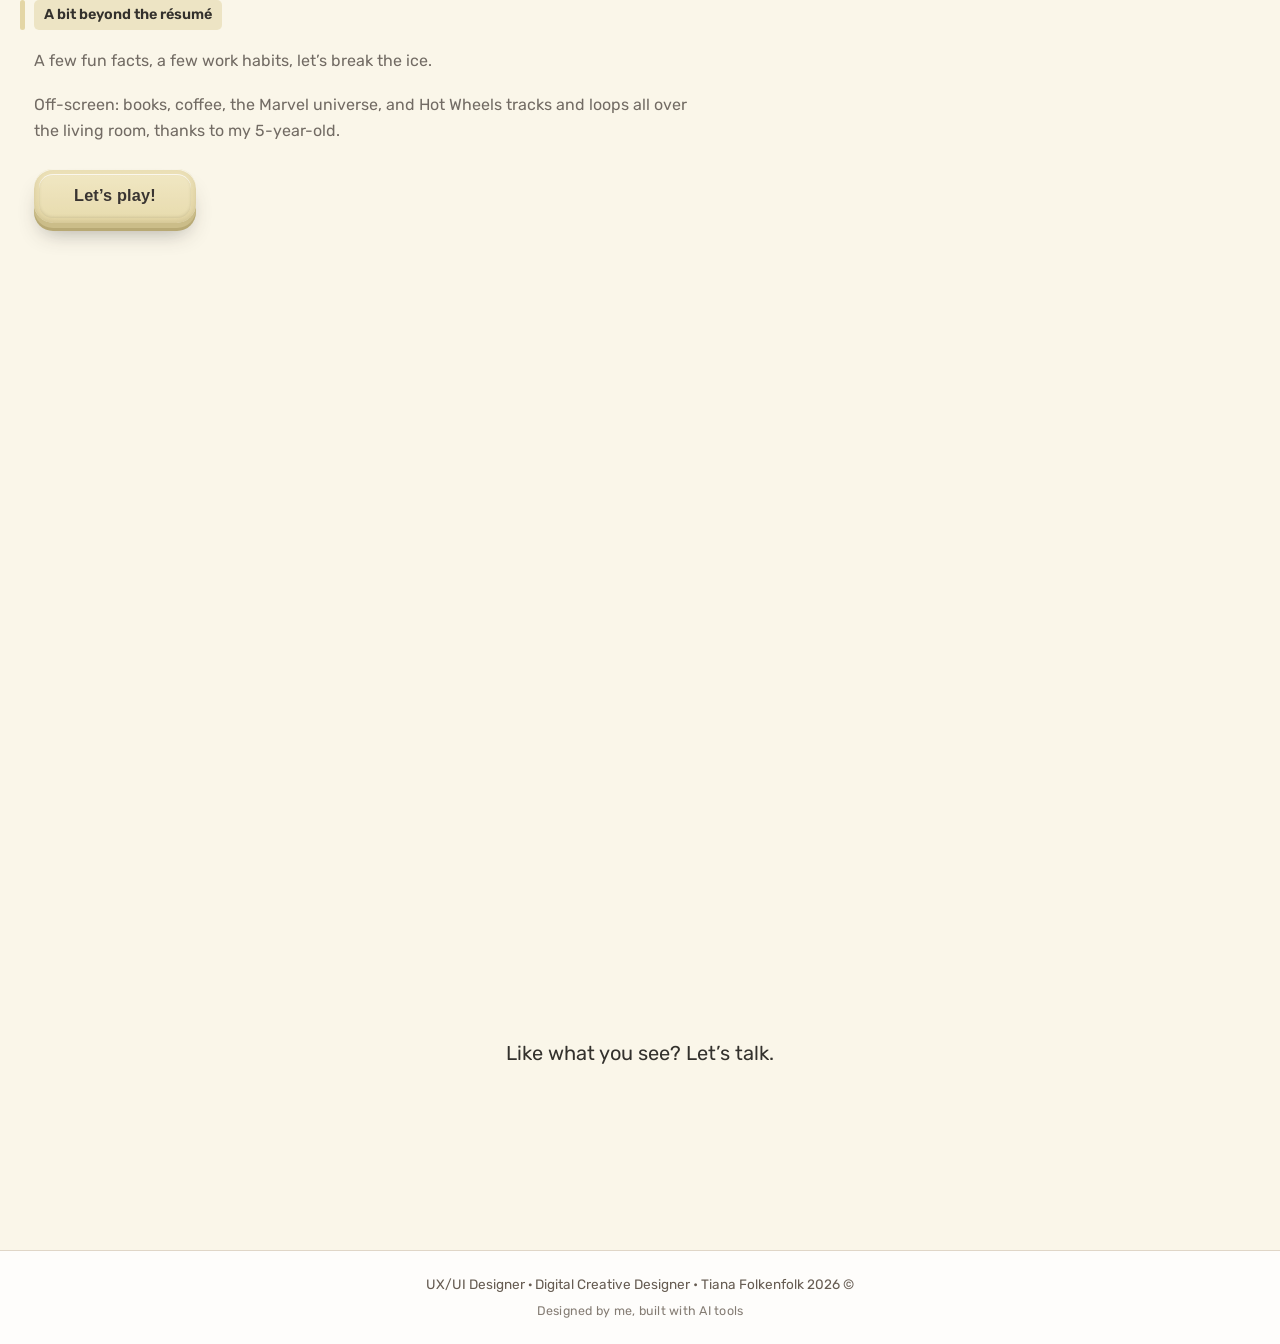
==== commit b223359a: "הורדה של פופ אפ טריויה, אנליזה של פיגמה" ====
--- a/about.html
+++ b/about.html
@@ -267,13 +267,6 @@
   <div class="wrap footer-credit" data-i18n="footer-credit">Designed by me, built with AI tools</div>
 </footer>
 
-<div class="trivia-teaser" id="trivia-teaser">
-  <button class="trivia-teaser-close" data-i18n-aria="trivia-close-aria" aria-label="Close">&times;</button>
-  <a href="about.html#trivia" class="trivia-teaser-link">
-    <span class="trivia-teaser-text" data-i18n="trivia-teaser-text">Wait...<strong>fancy a quick game?</strong></span>
-  </a>
-</div>
-
 <div class="flow-dot" id="flowDot" aria-hidden="true"><i class="flow-dot-core"><b></b></i></div>
 
 <script src="js/i18n-data.js"></script>
--- a/css/style.css
+++ b/css/style.css
@@ -3288,3 +3288,6 @@
 
 /* Hebrew version is paused: hide the language toggle (see HEBREW_ENABLED in js/i18n.js) */
 html.he-off .lang-toggle, html.he-off li:has(> .lang-toggle){ display: none !important; }
+
+/* open mobile menu: the hamburger becomes a clear close mark */
+.menu-toggle.is-close{ font-size: 2.3rem; line-height: 1; font-weight: 300; }
